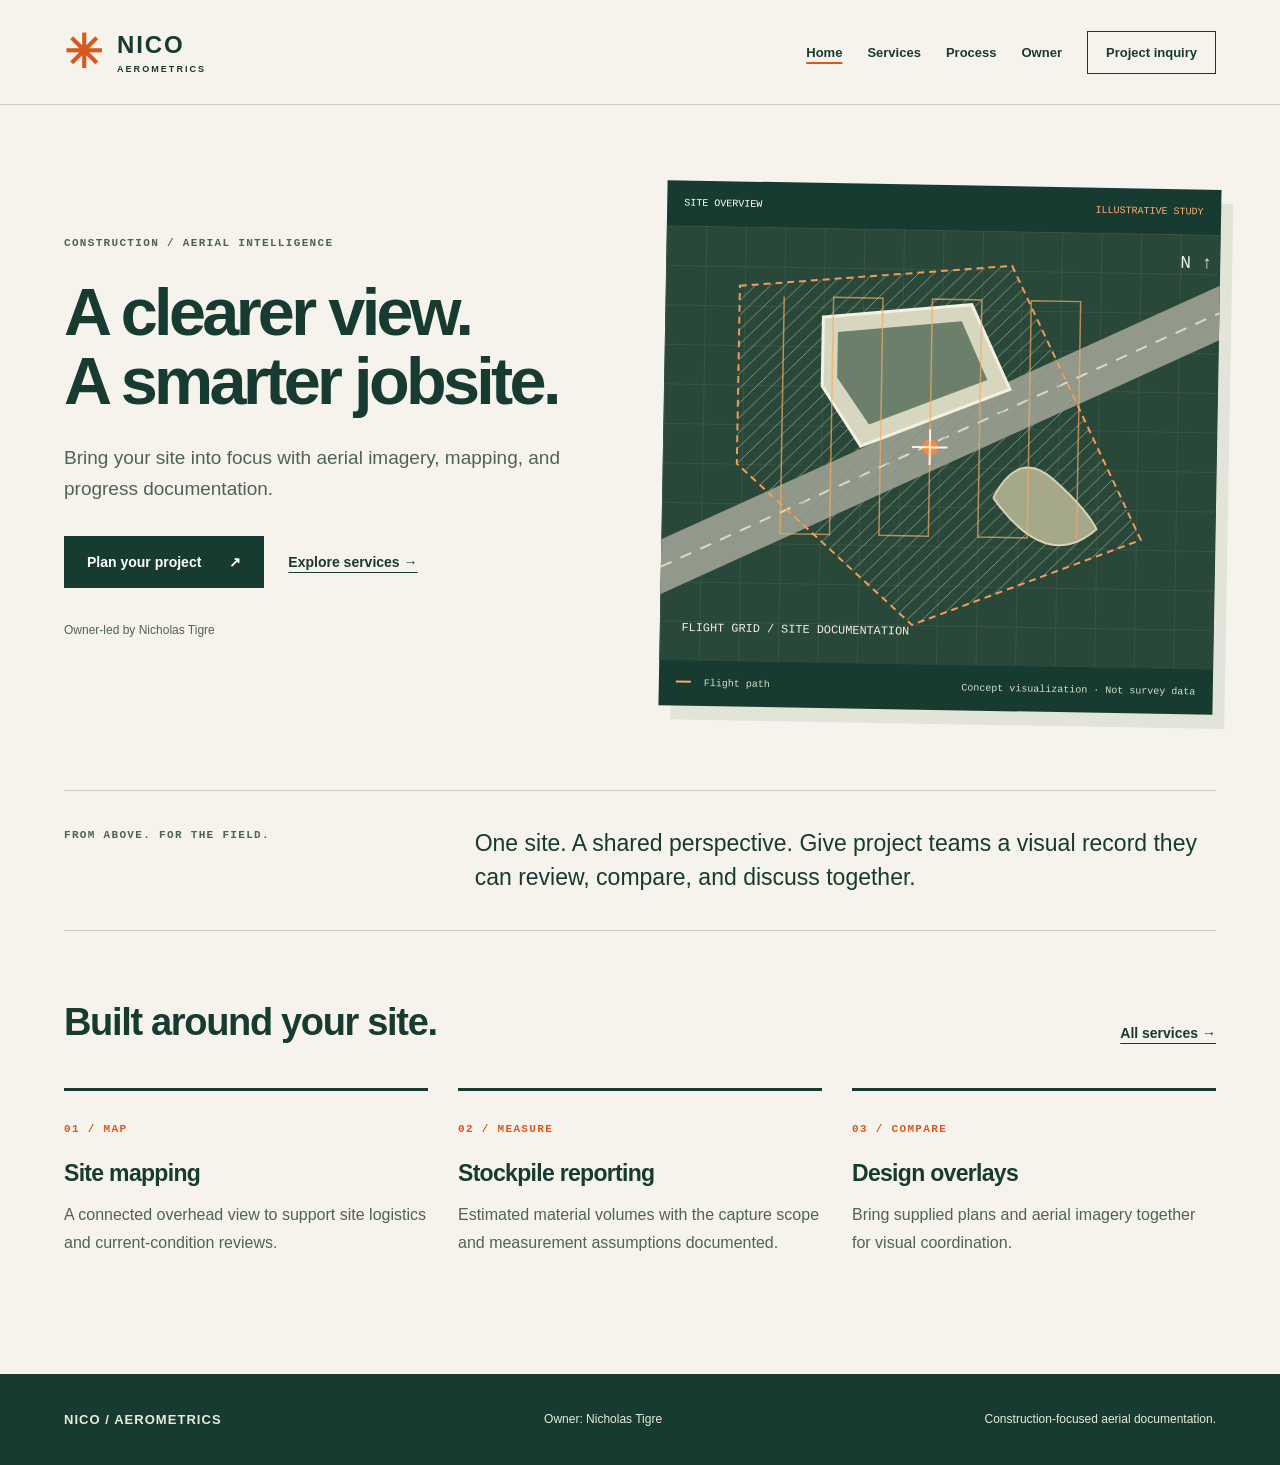
==== index.html @ 3d9e698f "Rename business to Nico Aerometrics" ====
﻿<!DOCTYPE html>
<html lang="en">
<head>
<meta charset="UTF-8">
<meta name="viewport" content="width=device-width, initial-scale=1.0">
<meta name="description" content="Aerial documentation for the decisions on the ground.">
<title>Home | Nico Aerometrics</title>
<link rel="stylesheet" href="styles.css">
<script src="script.js" defer></script>
</head>
<body>
<a class="skip-link" href="#main-content">Skip to main content</a>
<header class="site-header"><div class="header-inner"><a class="brand" href="index.html"><span class="brand-icon" aria-hidden="true">✳</span><span>NICO<span class="brand-sub">AEROMETRICS</span></span></a><button id="menu-toggle" class="menu-toggle" aria-expanded="false" aria-controls="main-nav" hidden>Menu</button><nav id="main-nav" aria-label="Main navigation"><ul><li><a href="index.html" aria-current="page">Home</a></li><li><a href="projects.html">Services</a></li><li><a href="skills.html">Process</a></li><li><a href="about.html">Owner</a></li><li><a href="contact.html">Project inquiry</a></li></ul></nav></div></header>
<main id="main-content" tabindex="-1"><section class="hero"><div><p class="eyebrow">CONSTRUCTION / AERIAL INTELLIGENCE</p><h1>A clearer view.<br>A smarter jobsite.</h1><p class="lead">Bring your site into focus with aerial imagery, mapping, and progress documentation.</p><div class="actions"><a class="button" href="contact.html">Plan your project <span aria-hidden="true">↗</span></a><a class="text-link" href="projects.html">Explore services →</a></div><p class="caption">Owner-led by Nicholas Tigre</p></div><div class="map-frame"><div class="map-label">SITE OVERVIEW <span>ILLUSTRATIVE STUDY</span></div><svg viewBox="0 0 560 440" role="img" aria-labelledby="map-title"><title id="map-title">Illustrative aerial site plan with a building footprint, stockpiles, and a flight grid. Not actual mapping data.</title><defs><pattern id="grid" width="40" height="40" patternUnits="userSpaceOnUse"><path d="M 40 0 H 0 V 40" fill="none" stroke="#456052" stroke-width="1"/></pattern><pattern id="land" width="15" height="15" patternUnits="userSpaceOnUse"><path d="M0 15L15 0" stroke="#83917a" stroke-width="1"/></pattern></defs><rect width="560" height="440" fill="#29483a"/><rect width="560" height="440" fill="url(#grid)"/><path d="M-20 355L580 70" stroke="#92998b" stroke-width="50"/><path d="M-20 355L580 70" stroke="#e0d9c7" stroke-width="2" stroke-dasharray="12 10"/><path d="M75 60L350 35L485 310L255 400L75 240Z" fill="url(#land)" stroke="#f69b56" stroke-width="2" stroke-dasharray="7 5"/><path d="M160 90L310 75L350 160L200 220L160 160Z" fill="#d7d6bf" stroke="#f5f0df" stroke-width="3"/><path d="M175 105L300 92L327 151L208 198L175 151Z" fill="#6c7f6b"/><path d="M335 270Q360 220 395 250T440 300Q390 345 335 270" fill="#a6a88a" stroke="#d8d1b4" stroke-width="2"/><path d="M120 70V310H170V70H220V310H270V70H320V310H370V70H420V310" fill="none" stroke="#f3ab65" stroke-width="1.5" opacity=".7"/><circle cx="270" cy="220" r="8" fill="#f28b43"/><path d="M270 202V238M252 220H288" stroke="#fff5df" stroke-width="2"/><text x="22" y="410" fill="#efefdf" font-size="12" font-family="monospace">FLIGHT GRID / SITE DOCUMENTATION</text><text x="520" y="34" fill="#efefdf" font-size="18" font-family="monospace">N ↑</text></svg><div class="map-key"><span><i></i> Flight path</span><span>Concept visualization · Not survey data</span></div></div></section>
<section class="intro-band"><p class="eyebrow">FROM ABOVE. FOR THE FIELD.</p><p>One site. A shared perspective. Give project teams a visual record they can review, compare, and discuss together.</p></section>
<section><div class="section-heading"><h2>Built around your site.</h2><a class="text-link" href="projects.html">All services →</a></div><div class="cards"><article><span class="number">01 / MAP</span><h3>Site mapping</h3><p>A connected overhead view to support site logistics and current-condition reviews.</p></article><article><span class="number">02 / MEASURE</span><h3>Stockpile reporting</h3><p>Estimated material volumes with the capture scope and measurement assumptions documented.</p></article><article><span class="number">03 / COMPARE</span><h3>Design overlays</h3><p>Bring supplied plans and aerial imagery together for visual coordination.</p></article></div></section></main>
<footer class="site-footer"><a class="brand" href="index.html">NICO / AEROMETRICS</a><p>Owner: Nicholas Tigre</p><p>Construction-focused aerial documentation.</p></footer>
</body>
</html>
---- styles.css ----
﻿:root{--ink:#173b30;--paper:#f5f3eb;--orange:#d85920;--line:#c9cec0;--muted:#506257}*{box-sizing:border-box}body{margin:0;background:var(--paper);color:var(--ink);font-family:Arial,Helvetica,sans-serif}a{color:inherit;text-underline-offset:5px}button,input,select,textarea{font:inherit}a:focus-visible,button:focus-visible,input:focus-visible,select:focus-visible,textarea:focus-visible{outline:3px solid var(--orange);outline-offset:5px}[hidden]{display:none!important}.skip-link{position:absolute;left:1rem;top:-100px;padding:1rem;background:var(--ink);color:white;z-index:5}.skip-link:focus{top:1rem}.site-header{border-bottom:1px solid var(--line)}.header-inner{max-width:1320px;margin:auto;padding:25px 5%;display:flex;align-items:center;justify-content:space-between;gap:24px}.brand{text-decoration:none;font-weight:800;letter-spacing:.08em;display:flex;align-items:center;gap:12px;font-size:24px}.brand-icon{color:var(--orange);font-size:46px}.brand-sub{display:block;font-size:9px;letter-spacing:.23em;margin-top:5px}nav ul{display:flex;gap:25px;align-items:center;list-style:none;padding:0;margin:0}nav a{display:block;padding:12px 0;text-decoration:none;font-size:13px;font-weight:600}nav a:hover,nav a[aria-current=page]{text-decoration:underline;text-decoration-color:var(--orange);text-decoration-thickness:2px}nav li:last-child a{border:1px solid var(--ink);padding:13px 18px}.menu-toggle{background:transparent;border:1px solid var(--ink);padding:12px 16px;color:var(--ink)}main{max-width:1320px;margin:auto;padding:0 5%}section{padding:70px 0}.hero{display:grid;grid-template-columns:1fr 1fr;gap:45px;align-items:center;padding:80px 0}.eyebrow,.number{font-family:Consolas,monospace;font-size:11px;letter-spacing:.12em;font-weight:600}.eyebrow{margin:0 0 25px;color:var(--muted)}h1{font-size:clamp(40px,5.2vw,72px);line-height:1.03;letter-spacing:-.055em;margin:0 0 28px;font-weight:700}h2{font-size:clamp(26px,3vw,38px);line-height:1.13;letter-spacing:-.035em;margin:0 0 22px}h3{font-size:23px;letter-spacing:-.03em;margin:24px 0 14px}p{line-height:1.75;font-size:16px;margin:0 0 20px}.lead{font-size:19px;max-width:590px;color:var(--muted);line-height:1.6}.actions{display:flex;gap:24px;align-items:center;flex-wrap:wrap;margin:32px 0}.button{display:inline-flex;justify-content:space-between;gap:28px;background:var(--ink);color:#fff;text-decoration:none;border:0;padding:18px 23px;font-size:14px;font-weight:600;cursor:pointer}.button:hover{background:#275743}.text-link{font-size:14px;font-weight:600}.caption{font-size:12px;color:var(--muted)}.map-frame{background:var(--ink);color:#fff;transform:rotate(1deg);box-shadow:12px 14px 0 #e2e4d7}.map-frame svg{display:block;width:100%;height:auto}.map-label,.map-key{display:flex;justify-content:space-between;gap:15px;padding:17px;font-family:Consolas,monospace;font-size:10px}.map-label span{color:#ffad76}.map-key{color:#d4dccb;flex-wrap:wrap}.map-key i{display:inline-block;width:15px;border-top:2px solid #f3ab65;margin:0 7px 3px 0}.intro-band{border-top:1px solid var(--line);border-bottom:1px solid var(--line);display:grid;grid-template-columns:1fr 2fr;gap:40px;padding:35px 0;align-items:start}.intro-band p{margin:0}.intro-band>p:last-child{font-size:23px;line-height:1.5;max-width:730px}.section-heading{display:flex;justify-content:space-between;align-items:center;gap:20px;margin-bottom:22px}.cards{display:grid;grid-template-columns:repeat(3,1fr);gap:30px}.cards article{border-top:3px solid var(--ink);padding:27px 0}.number{color:var(--orange)}.cards p{color:var(--muted)}.page-intro{padding:85px 0 55px;border-bottom:1px solid var(--line)}.page-intro h1{max-width:900px}.page-intro .lead{max-width:700px}.service-list article{display:grid;grid-template-columns:90px 1fr;gap:25px;padding:38px 0;border-bottom:1px solid var(--line)}.service-list article:first-child{padding-top:0}.service-list article p{max-width:760px}.detail{font-size:14px;color:var(--muted)}.notice{background:#e7eadd;padding:28px;border-left:3px solid var(--orange);margin:15px 0 35px}.notice h2,.notice h3{font-size:21px;margin:0 0 12px}.notice p{margin:0;font-size:14px}.cta{display:flex;align-items:center;justify-content:space-between;gap:25px}.cta h2{max-width:580px;margin:0}.steps{display:grid;grid-template-columns:1fr 1fr;gap:45px}.steps article{border-top:1px solid var(--line);padding-top:25px}.steps h2{margin-top:22px;font-size:29px}.owner-layout{display:grid;grid-template-columns:1fr 1.3fr;gap:70px;align-items:center}.owner-mark{aspect-ratio:1;background:var(--ink);color:#e8ebda;display:flex;flex-direction:column;justify-content:center;align-items:center;font-size:110px;font-weight:bold;letter-spacing:-.08em;border:16px solid #e1e6d7}.owner-mark span{font:11px Consolas,monospace;letter-spacing:.15em;color:#ffad76;margin-top:24px}.inquiry-layout{display:grid;grid-template-columns:1fr 1.3fr;gap:70px}label{display:block;font-size:14px;font-weight:600;margin:0 0 9px}input,textarea,select{display:block;width:100%;background:#fffdf7;border:1px solid #8d9c8e;border-radius:0;padding:13px;color:var(--ink);margin:0 0 24px;min-width:0}textarea{resize:vertical}.secondary-button{padding:12px 18px;border:1px solid var(--ink);background:transparent;color:var(--ink);cursor:pointer}#message-result{margin-top:30px}.site-footer{background:var(--ink);color:#e8ebdc;padding:35px max(5%,calc((100vw - 1188px)/2));display:flex;align-items:center;justify-content:space-between;gap:24px;flex-wrap:wrap}.site-footer .brand{font-size:13px}.site-footer p{font-size:12px;margin:0}
@media(max-width:850px){nav ul{gap:15px}.hero{gap:25px}h1{font-size:48px}.owner-layout,.inquiry-layout{gap:35px}.map-frame{transform:none}.cards{gap:20px}}
@media(max-width:700px){.header-inner{flex-wrap:wrap;padding-block:18px}.brand{font-size:21px}nav{width:100%}nav ul{flex-direction:column;align-items:stretch;gap:3px}nav a{padding:14px 0}.menu-toggle{margin-left:auto}.js-menu nav:not(.is-open){display:none}.hero{grid-template-columns:1fr;padding:48px 0;gap:38px}h1{font-size:clamp(38px,9vw,60px)}.hero .lead{font-size:18px}.intro-band,.cards,.steps,.owner-layout,.inquiry-layout{grid-template-columns:1fr;gap:25px}.intro-band>p:last-child{font-size:21px}section{padding:45px 0}.page-intro{padding:50px 0 35px}.section-heading,.cta{align-items:flex-start;flex-direction:column}.service-list article{grid-template-columns:35px 1fr;gap:15px}.owner-mark{max-width:320px;width:100%}.site-footer{align-items:flex-start;flex-direction:column}.site-footer p{font-size:12px}.map-label,.map-key{font-size:9px}main{overflow-wrap:break-word}}
@media(prefers-reduced-motion:no-preference){a,button{transition:background-color .15s ease}}

@media(min-width:701px){.menu-toggle{display:none}}
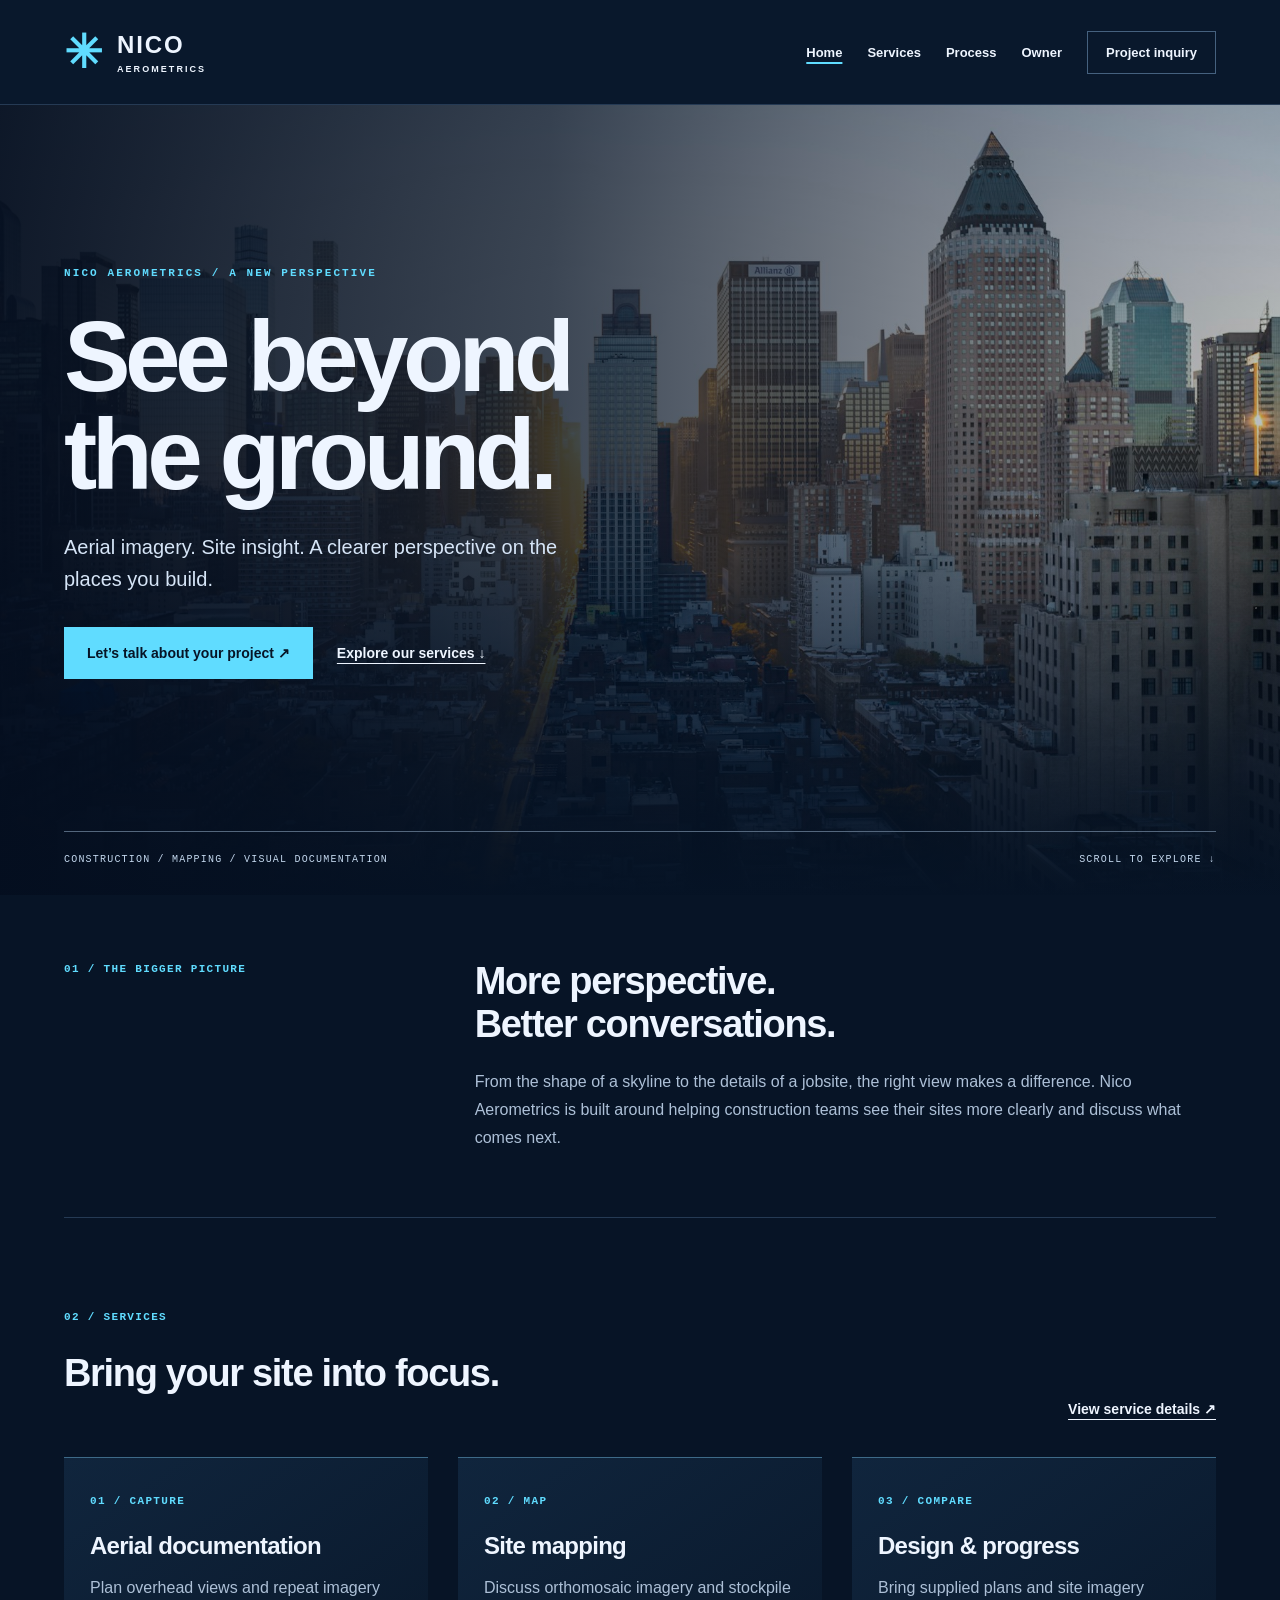
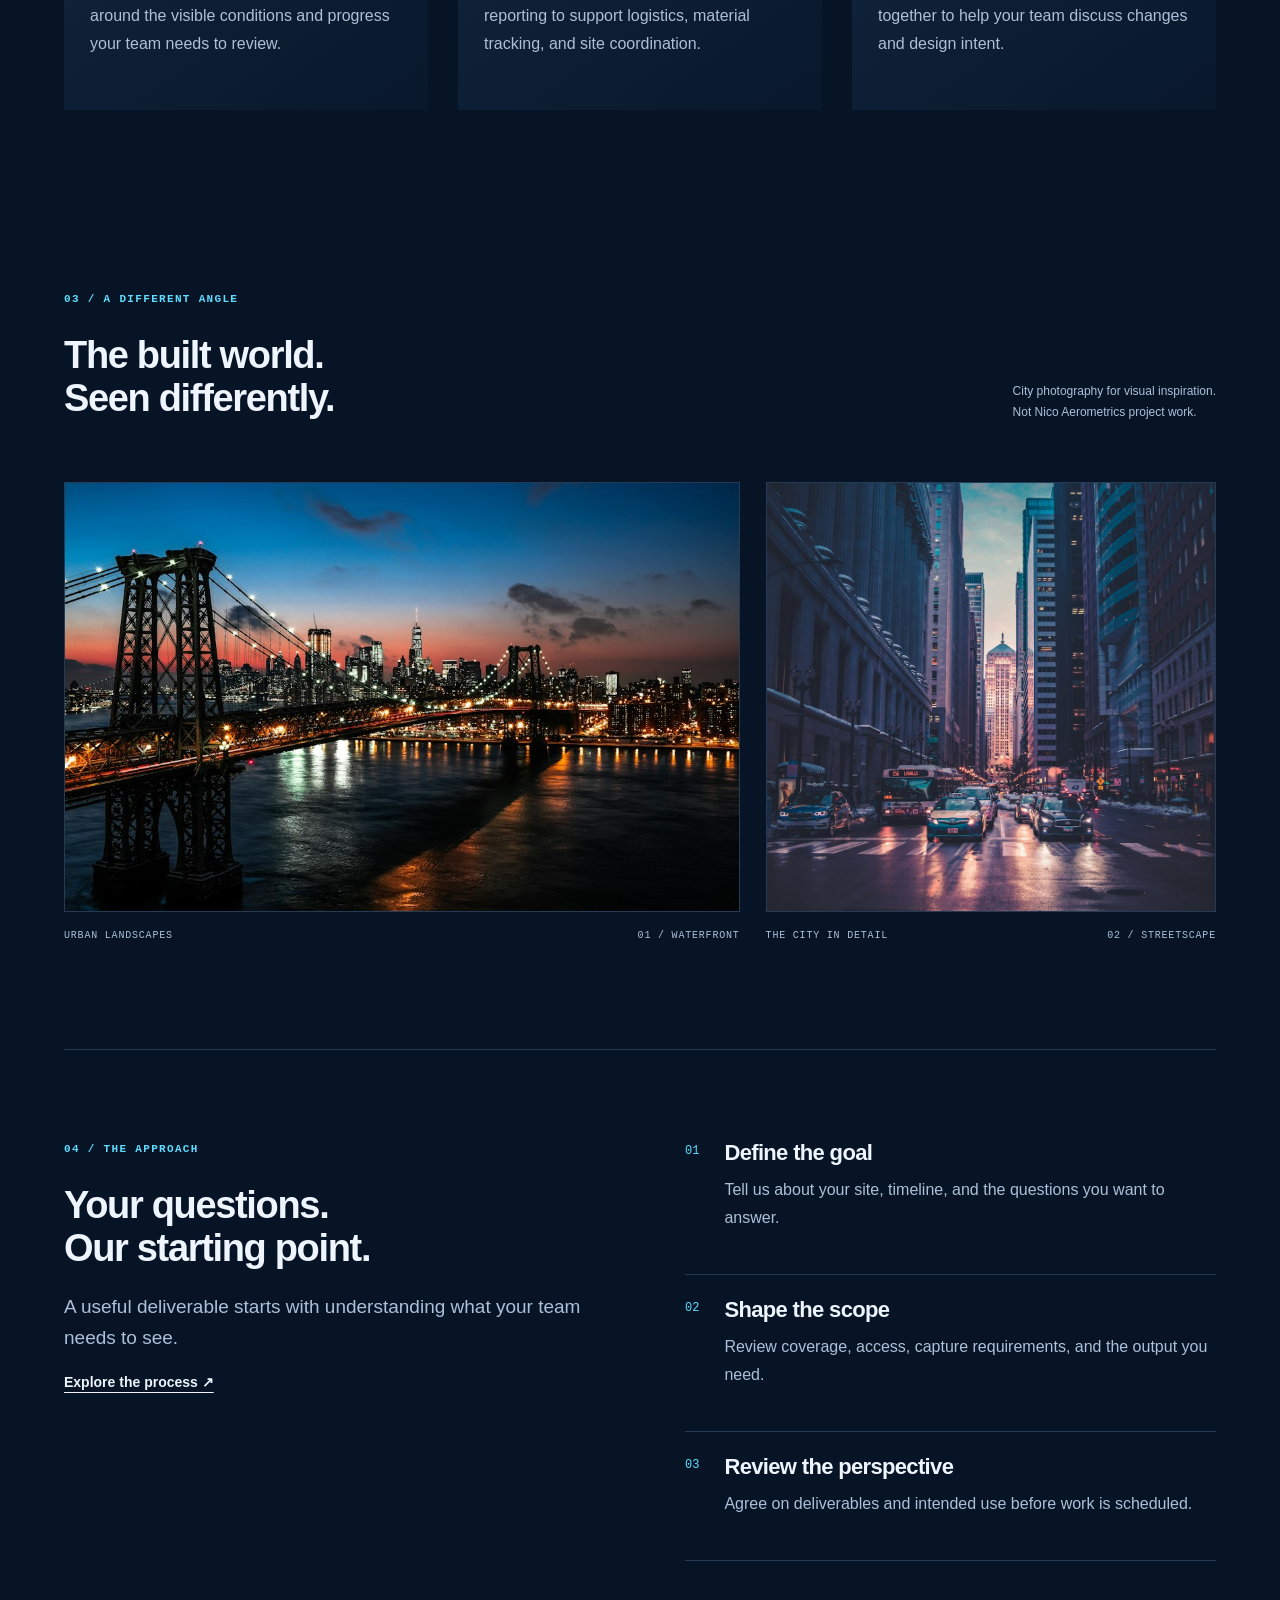
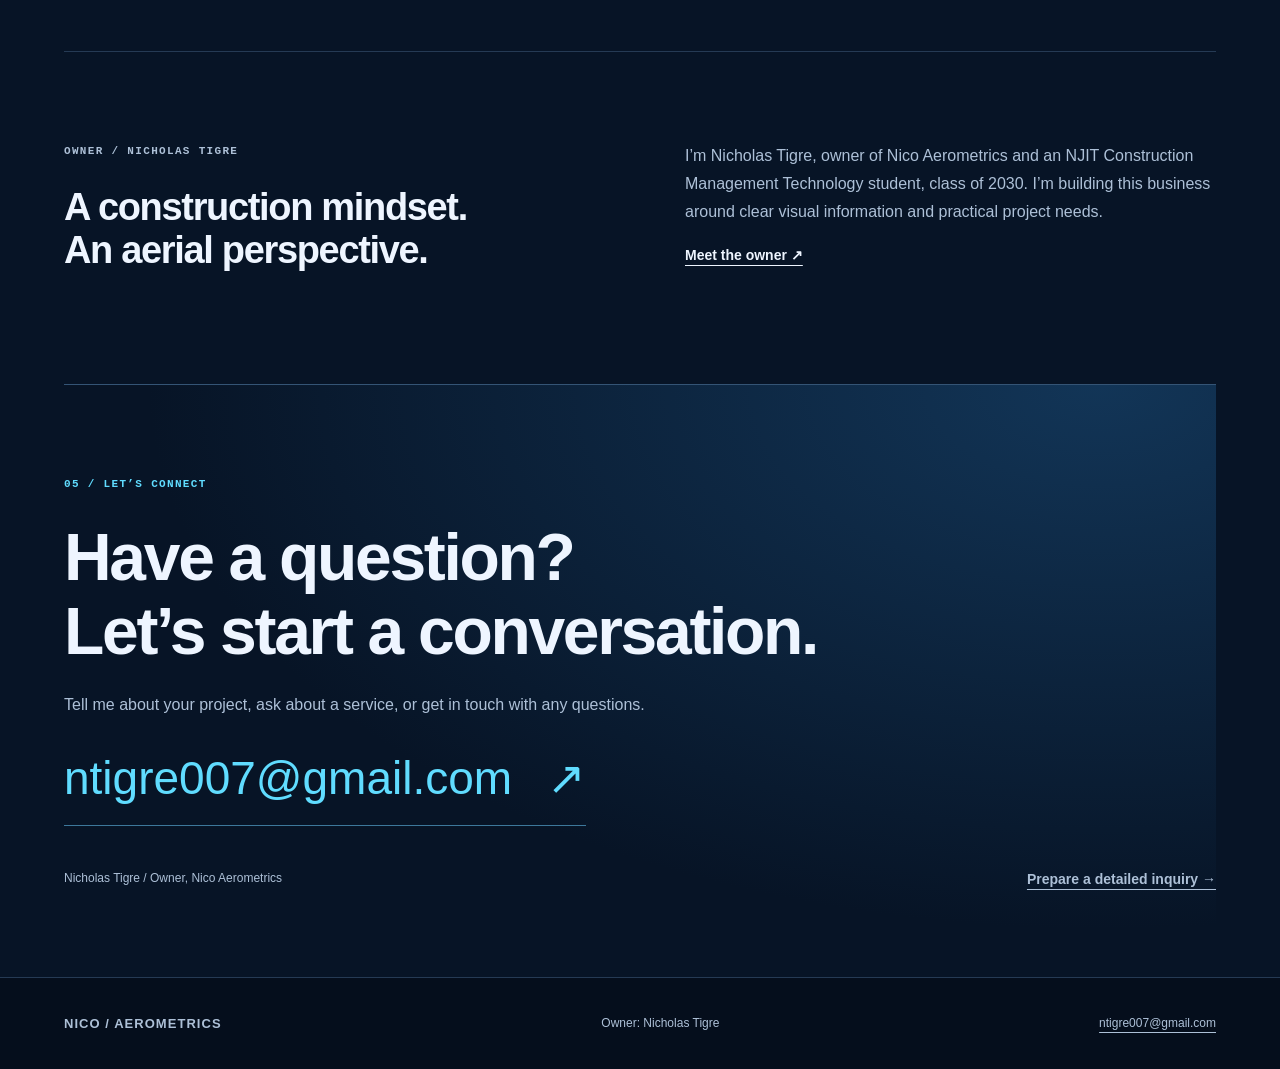
==== commit 54bab063: "Redesign site with navy theme city imagery and scrolling contact section" ====
--- a/index.html
+++ b/index.html
@@ -11,9 +11,19 @@
 <body>
 <a class="skip-link" href="#main-content">Skip to main content</a>
 <header class="site-header"><div class="header-inner"><a class="brand" href="index.html"><span class="brand-icon" aria-hidden="true">✳</span><span>NICO<span class="brand-sub">AEROMETRICS</span></span></a><button id="menu-toggle" class="menu-toggle" aria-expanded="false" aria-controls="main-nav" hidden>Menu</button><nav id="main-nav" aria-label="Main navigation"><ul><li><a href="index.html" aria-current="page">Home</a></li><li><a href="projects.html">Services</a></li><li><a href="skills.html">Process</a></li><li><a href="about.html">Owner</a></li><li><a href="contact.html">Project inquiry</a></li></ul></nav></div></header>
-<main id="main-content" tabindex="-1"><section class="hero"><div><p class="eyebrow">CONSTRUCTION / AERIAL INTELLIGENCE</p><h1>A clearer view.<br>A smarter jobsite.</h1><p class="lead">Bring your site into focus with aerial imagery, mapping, and progress documentation.</p><div class="actions"><a class="button" href="contact.html">Plan your project <span aria-hidden="true">↗</span></a><a class="text-link" href="projects.html">Explore services →</a></div><p class="caption">Owner-led by Nicholas Tigre</p></div><div class="map-frame"><div class="map-label">SITE OVERVIEW <span>ILLUSTRATIVE STUDY</span></div><svg viewBox="0 0 560 440" role="img" aria-labelledby="map-title"><title id="map-title">Illustrative aerial site plan with a building footprint, stockpiles, and a flight grid. Not actual mapping data.</title><defs><pattern id="grid" width="40" height="40" patternUnits="userSpaceOnUse"><path d="M 40 0 H 0 V 40" fill="none" stroke="#456052" stroke-width="1"/></pattern><pattern id="land" width="15" height="15" patternUnits="userSpaceOnUse"><path d="M0 15L15 0" stroke="#83917a" stroke-width="1"/></pattern></defs><rect width="560" height="440" fill="#29483a"/><rect width="560" height="440" fill="url(#grid)"/><path d="M-20 355L580 70" stroke="#92998b" stroke-width="50"/><path d="M-20 355L580 70" stroke="#e0d9c7" stroke-width="2" stroke-dasharray="12 10"/><path d="M75 60L350 35L485 310L255 400L75 240Z" fill="url(#land)" stroke="#f69b56" stroke-width="2" stroke-dasharray="7 5"/><path d="M160 90L310 75L350 160L200 220L160 160Z" fill="#d7d6bf" stroke="#f5f0df" stroke-width="3"/><path d="M175 105L300 92L327 151L208 198L175 151Z" fill="#6c7f6b"/><path d="M335 270Q360 220 395 250T440 300Q390 345 335 270" fill="#a6a88a" stroke="#d8d1b4" stroke-width="2"/><path d="M120 70V310H170V70H220V310H270V70H320V310H370V70H420V310" fill="none" stroke="#f3ab65" stroke-width="1.5" opacity=".7"/><circle cx="270" cy="220" r="8" fill="#f28b43"/><path d="M270 202V238M252 220H288" stroke="#fff5df" stroke-width="2"/><text x="22" y="410" fill="#efefdf" font-size="12" font-family="monospace">FLIGHT GRID / SITE DOCUMENTATION</text><text x="520" y="34" fill="#efefdf" font-size="18" font-family="monospace">N ↑</text></svg><div class="map-key"><span><i></i> Flight path</span><span>Concept visualization · Not survey data</span></div></div></section>
-<section class="intro-band"><p class="eyebrow">FROM ABOVE. FOR THE FIELD.</p><p>One site. A shared perspective. Give project teams a visual record they can review, compare, and discuss together.</p></section>
-<section><div class="section-heading"><h2>Built around your site.</h2><a class="text-link" href="projects.html">All services →</a></div><div class="cards"><article><span class="number">01 / MAP</span><h3>Site mapping</h3><p>A connected overhead view to support site logistics and current-condition reviews.</p></article><article><span class="number">02 / MEASURE</span><h3>Stockpile reporting</h3><p>Estimated material volumes with the capture scope and measurement assumptions documented.</p></article><article><span class="number">03 / COMPARE</span><h3>Design overlays</h3><p>Bring supplied plans and aerial imagery together for visual coordination.</p></article></div></section></main>
-<footer class="site-footer"><a class="brand" href="index.html">NICO / AEROMETRICS</a><p>Owner: Nicholas Tigre</p><p>Construction-focused aerial documentation.</p></footer>
+<main id="main-content" tabindex="-1" class="home-main">
+<section class="city-hero" aria-labelledby="hero-heading">
+<img class="hero-photo" src="assets/city-skyline.jpg" width="1800" height="1200" alt="Elevated city skyline with sunlight between the buildings" fetchpriority="high"><div class="hero-shade"></div>
+<div class="hero-content"><p class="eyebrow">NICO AEROMETRICS / A NEW PERSPECTIVE</p><h1 id="hero-heading">See beyond<br>the ground.</h1><p class="lead">Aerial imagery. Site insight. A clearer perspective on the places you build.</p><div class="actions"><a class="button" href="#contact">Let’s talk about your project ↗</a><a class="text-link" href="#services">Explore our services ↓</a></div></div>
+<div class="hero-bottom"><span>CONSTRUCTION / MAPPING / VISUAL DOCUMENTATION</span><span>SCROLL TO EXPLORE ↓</span></div></section>
+<div class="home-sections">
+<section class="intro-band"><p class="eyebrow">01 / THE BIGGER PICTURE</p><div><h2>More perspective.<br>Better conversations.</h2><p>From the shape of a skyline to the details of a jobsite, the right view makes a difference. Nico Aerometrics is built around helping construction teams see their sites more clearly and discuss what comes next.</p></div></section>
+<section id="services"><div class="section-heading"><div><p class="eyebrow">02 / SERVICES</p><h2>Bring your site into focus.</h2></div><a class="text-link" href="projects.html">View service details ↗</a></div><div class="cards"><article><span class="number">01 / CAPTURE</span><h3>Aerial documentation</h3><p>Plan overhead views and repeat imagery around the visible conditions and progress your team needs to review.</p></article><article><span class="number">02 / MAP</span><h3>Site mapping</h3><p>Discuss orthomosaic imagery and stockpile reporting to support logistics, material tracking, and site coordination.</p></article><article><span class="number">03 / COMPARE</span><h3>Design &amp; progress</h3><p>Bring supplied plans and site imagery together to help your team discuss changes and design intent.</p></article></div></section>
+<section class="city-showcase"><div class="section-heading"><div><p class="eyebrow">03 / A DIFFERENT ANGLE</p><h2>The built world.<br>Seen differently.</h2></div><p class="gallery-note">City photography for visual inspiration.<br>Not Nico Aerometrics project work.</p></div><div class="city-gallery"><figure class="gallery-wide"><img src="assets/city-waterfront.jpg" width="1000" height="667" loading="lazy" alt="Illuminated suspension bridge and Manhattan skyline across the waterfront at dusk"><figcaption><span>URBAN LANDSCAPES</span><span>01 / WATERFRONT</span></figcaption></figure><figure><img src="assets/city-night.jpg" width="1000" height="1251" loading="lazy" alt="Chicago street framed by tall buildings in blue evening light"><figcaption><span>THE CITY IN DETAIL</span><span>02 / STREETSCAPE</span></figcaption></figure></div></section>
+<section class="home-process"><div><p class="eyebrow">04 / THE APPROACH</p><h2>Your questions.<br>Our starting point.</h2><p class="lead">A useful deliverable starts with understanding what your team needs to see.</p><a class="text-link" href="skills.html">Explore the process ↗</a></div><ol class="process-list"><li><span>01</span><div><h3>Define the goal</h3><p>Tell us about your site, timeline, and the questions you want to answer.</p></div></li><li><span>02</span><div><h3>Shape the scope</h3><p>Review coverage, access, capture requirements, and the output you need.</p></div></li><li><span>03</span><div><h3>Review the perspective</h3><p>Agree on deliverables and intended use before work is scheduled.</p></div></li></ol></section>
+<section class="owner-strip"><div><p class="eyebrow">OWNER / NICHOLAS TIGRE</p><h2>A construction mindset.<br>An aerial perspective.</h2></div><div><p>I’m Nicholas Tigre, owner of Nico Aerometrics and an NJIT Construction Management Technology student, class of 2030. I’m building this business around clear visual information and practical project needs.</p><a class="text-link" href="about.html">Meet the owner ↗</a></div></section>
+<section id="contact" class="contact-section"><p class="eyebrow">05 / LET’S CONNECT</p><h2>Have a question?<br>Let’s start a conversation.</h2><p>Tell me about your project, ask about a service, or get in touch with any questions.</p><a class="contact-email" href="mailto:ntigre007@gmail.com">ntigre007@gmail.com <span aria-hidden="true">↗</span></a><div class="contact-bottom"><span>Nicholas Tigre / Owner, Nico Aerometrics</span><a class="text-link" href="contact.html">Prepare a detailed inquiry →</a></div></section>
+</div></main>
+<footer class="site-footer"><a class="brand" href="index.html">NICO / AEROMETRICS</a><p>Owner: Nicholas Tigre</p><p><a href="mailto:ntigre007@gmail.com">ntigre007@gmail.com</a></p></footer>
 </body>
 </html>
--- a/styles.css
+++ b/styles.css
@@ -4,3 +4,72 @@
 @media(prefers-reduced-motion:no-preference){a,button{transition:background-color .15s ease}}
 
 @media(min-width:701px){.menu-toggle{display:none}}
+
+/* Navy visual system shared by all pages. */
+:root { --ink:#eef5ff; --paper:#071426; --orange:#60dcff; --line:#253a54; --muted:#adc0d7; color-scheme:dark; }
+body { background:#071426; }
+.site-header { background:#09182c; }
+.brand-icon { color:#60dcff; }
+nav li:last-child a { border-color:#45617f; }
+.button { background:#60dcff; color:#061426; }
+.button:hover { background:#9bebff; }
+a:focus-visible,button:focus-visible,input:focus-visible,select:focus-visible,textarea:focus-visible { outline-color:#60dcff; }
+.skip-link { background:#60dcff; color:#071426; }
+.notice { background:#10233b; }
+.owner-mark { background:#10233b; border-color:#1b3651; color:#e9f4ff; }
+.owner-mark span { color:#60dcff; }
+input,textarea,select { background:#0c2037; border-color:#49617c; color:#eef5ff; }
+input::placeholder,textarea::placeholder { color:#adc0d7; }
+.site-footer { background:#050e1c; color:#adc0d7; border-top:1px solid #253a54; }
+.cards article { border-top:1px solid #3d6a88; }
+.eyebrow { color:#60dcff; }
+.home-main { max-width:none; padding:0; }
+.home-sections { max-width:1320px; padding:0 5%; margin:auto; }
+.city-hero { position:relative; min-height:700px; min-height:calc(100svh - 110px); display:flex; align-items:center; padding:85px max(5%,calc((100vw - 1188px)/2)) 110px; overflow:hidden; isolation:isolate; background:#08172b; }
+.hero-photo,.hero-shade { position:absolute; inset:0; width:100%; height:100%; object-fit:cover; z-index:-2; }
+.hero-photo { object-position:center 58%; }
+.hero-shade { z-index:-1; background:linear-gradient(90deg,rgba(4,14,31,.95) 0%,rgba(5,18,36,.78) 43%,rgba(5,18,36,.25) 100%),linear-gradient(0deg,#071426 0%,transparent 45%); }
+.hero-content { max-width:810px; }
+.hero-content h1 { font-size:clamp(58px,7.8vw,110px); letter-spacing:-.055em; line-height:.98; }
+.hero-content .lead { color:#d6e5f7; max-width:500px; font-size:20px; }
+.hero-content .eyebrow { font-size:11px; letter-spacing:.19em; }
+.hero-bottom { position:absolute; bottom:30px; left:5%; right:5%; display:flex; justify-content:space-between; gap:20px; border-top:1px solid #53667c; padding-top:22px; font:10px Consolas,monospace; letter-spacing:.12em; color:#c3d7ed; }
+.home-sections>section { padding-block:90px; scroll-margin-top:24px; }
+.home-sections .intro-band { border-top:0; padding-block:65px; }
+.intro-band>div p { max-width:730px; color:var(--muted); }
+.home-sections .section-heading { align-items:flex-end; margin-bottom:40px; }
+.home-sections .cards article { background:linear-gradient(145deg,#10253d,#09182b); padding:32px 26px; }
+.home-sections .cards h3 { font-size:24px; }
+.gallery-note { font-size:12px; color:var(--muted); line-height:1.7; }
+.city-gallery { display:grid; grid-template-columns:1.5fr 1fr; gap:26px; }
+.city-gallery figure { margin:0; min-width:0; }
+.city-gallery img { width:100%; height:430px; object-fit:cover; display:block; border:1px solid var(--line); }
+.city-gallery figcaption { display:flex; justify-content:space-between; gap:10px; padding:18px 0; color:#adc0d7; font:10px Consolas,monospace; letter-spacing:.08em; }
+.home-process,.owner-strip { display:grid; grid-template-columns:1fr 1fr; gap:90px; border-top:1px solid var(--line); }
+.process-list { list-style:none; padding:0; margin:0; }
+.process-list li { display:flex; gap:25px; border-bottom:1px solid var(--line); padding:22px 0; }
+.process-list li:first-child { padding-top:0; }
+.process-list li>span { font:12px Consolas,monospace; color:#60dcff; padding-top:4px; }
+.process-list h3 { margin:0 0 10px; font-size:22px; }
+.process-list p,.owner-strip p { color:var(--muted); }
+.contact-section { border-top:1px solid #345475; background:radial-gradient(ellipse at 90% 0%,#123557 0%,transparent 65%); }
+.contact-section h2 { font-size:clamp(38px,5.5vw,66px); }
+.contact-section>p:not(.eyebrow) { color:var(--muted); }
+.contact-email { display:inline-flex; gap:35px; align-items:center; color:#60dcff; font-size:clamp(21px,3.6vw,46px); text-decoration:none; border-bottom:1px solid #3d789b; padding:12px 0 20px; max-width:100%; overflow-wrap:anywhere; }
+.contact-email:hover { color:#b8f2ff; }
+.contact-bottom { margin-top:45px; display:flex; justify-content:space-between; gap:20px; flex-wrap:wrap; font-size:12px; color:var(--muted); }
+@media(max-width:850px) { .home-process,.owner-strip { gap:35px; }.city-gallery img { height:350px; } }
+@media(max-width:700px) {
+.city-hero { min-height:680px; padding:70px 5% 110px; }
+.hero-content h1 { font-size:clamp(55px,12vw,78px); }
+.hero-content .lead { font-size:18px; }
+.hero-shade { background:linear-gradient(90deg,rgba(4,14,31,.92),rgba(5,18,36,.65)),linear-gradient(0deg,#071426,transparent); }
+.hero-bottom { flex-direction:column; font-size:9px; gap:12px; }
+.home-sections>section { padding-block:55px; }
+.home-process,.owner-strip,.city-gallery { grid-template-columns:1fr; gap:30px; }
+.city-gallery img { height:300px; }
+.home-sections .section-heading { align-items:flex-start; }
+.contact-email { gap:12px; font-size:clamp(20px,5.8vw,35px); }
+.contact-bottom { flex-direction:column; }
+}
+@media(prefers-reduced-motion:no-preference) { html { scroll-behavior:smooth; } }
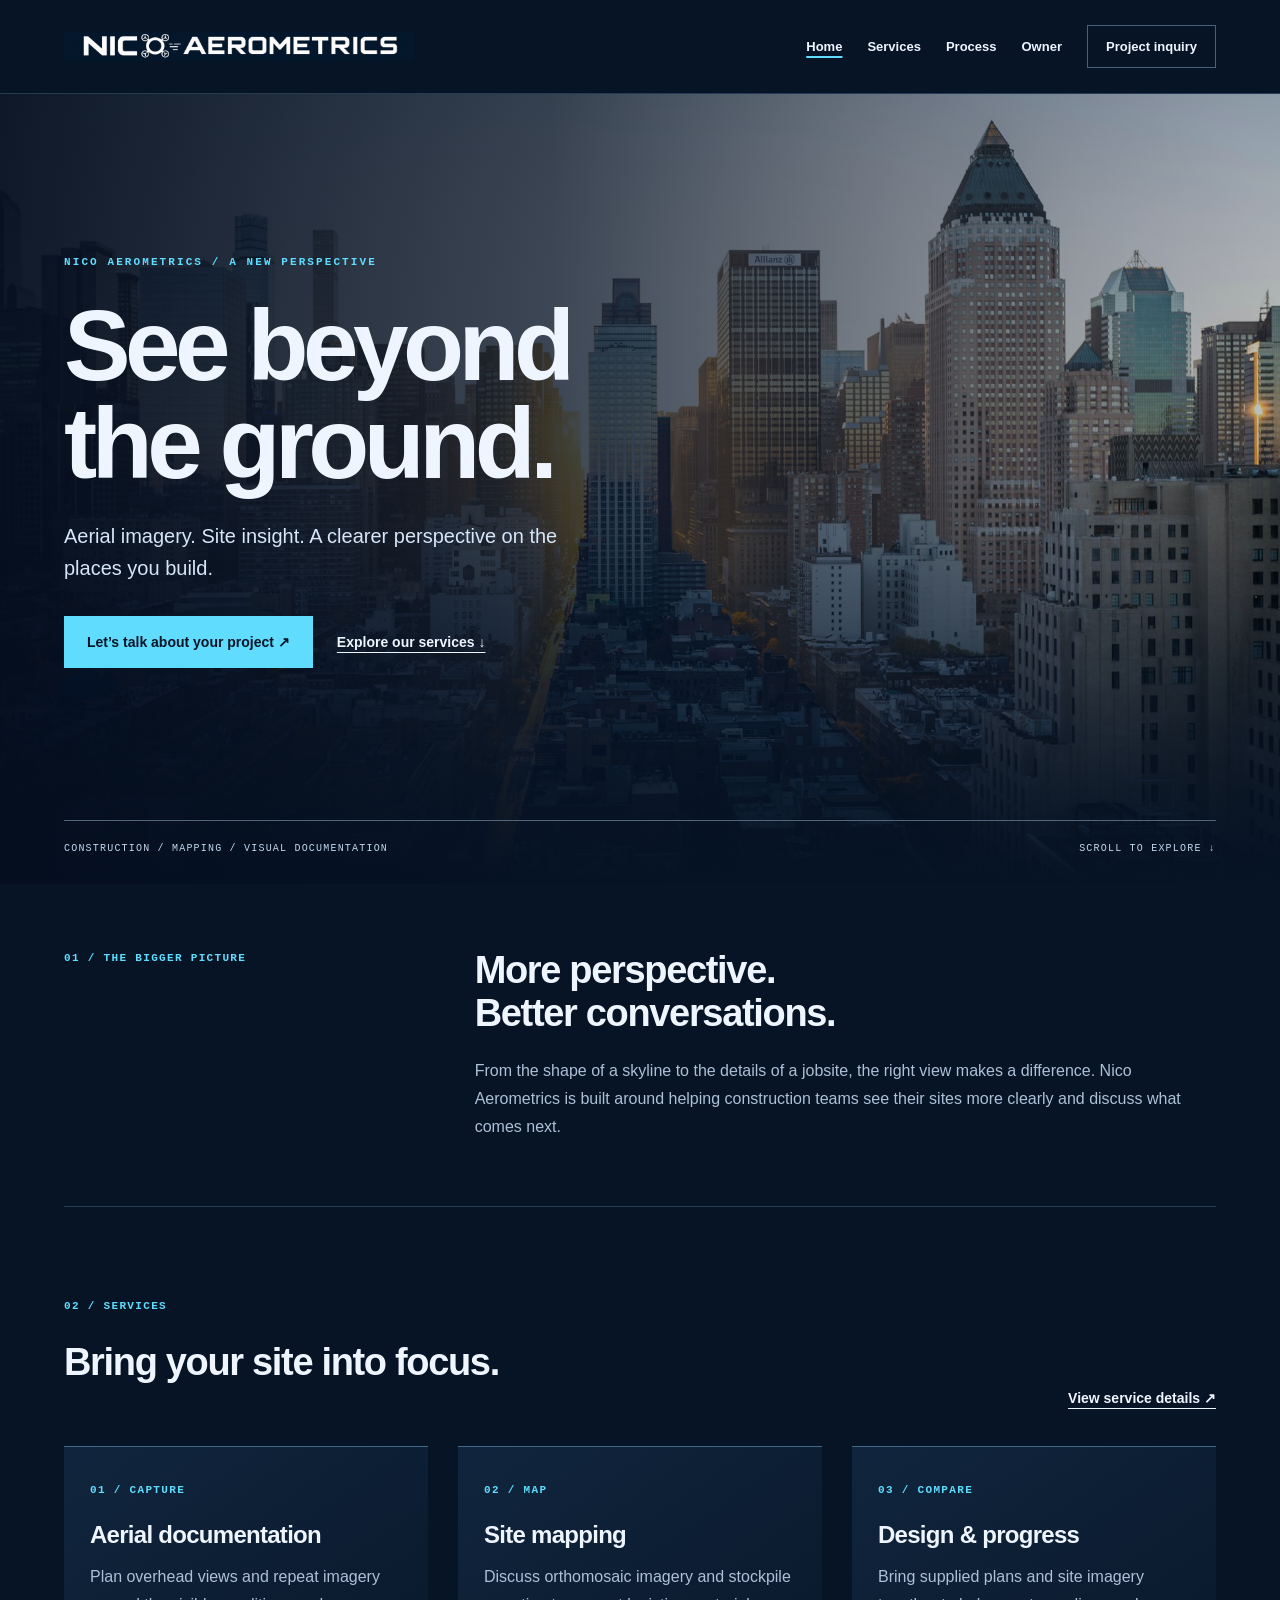
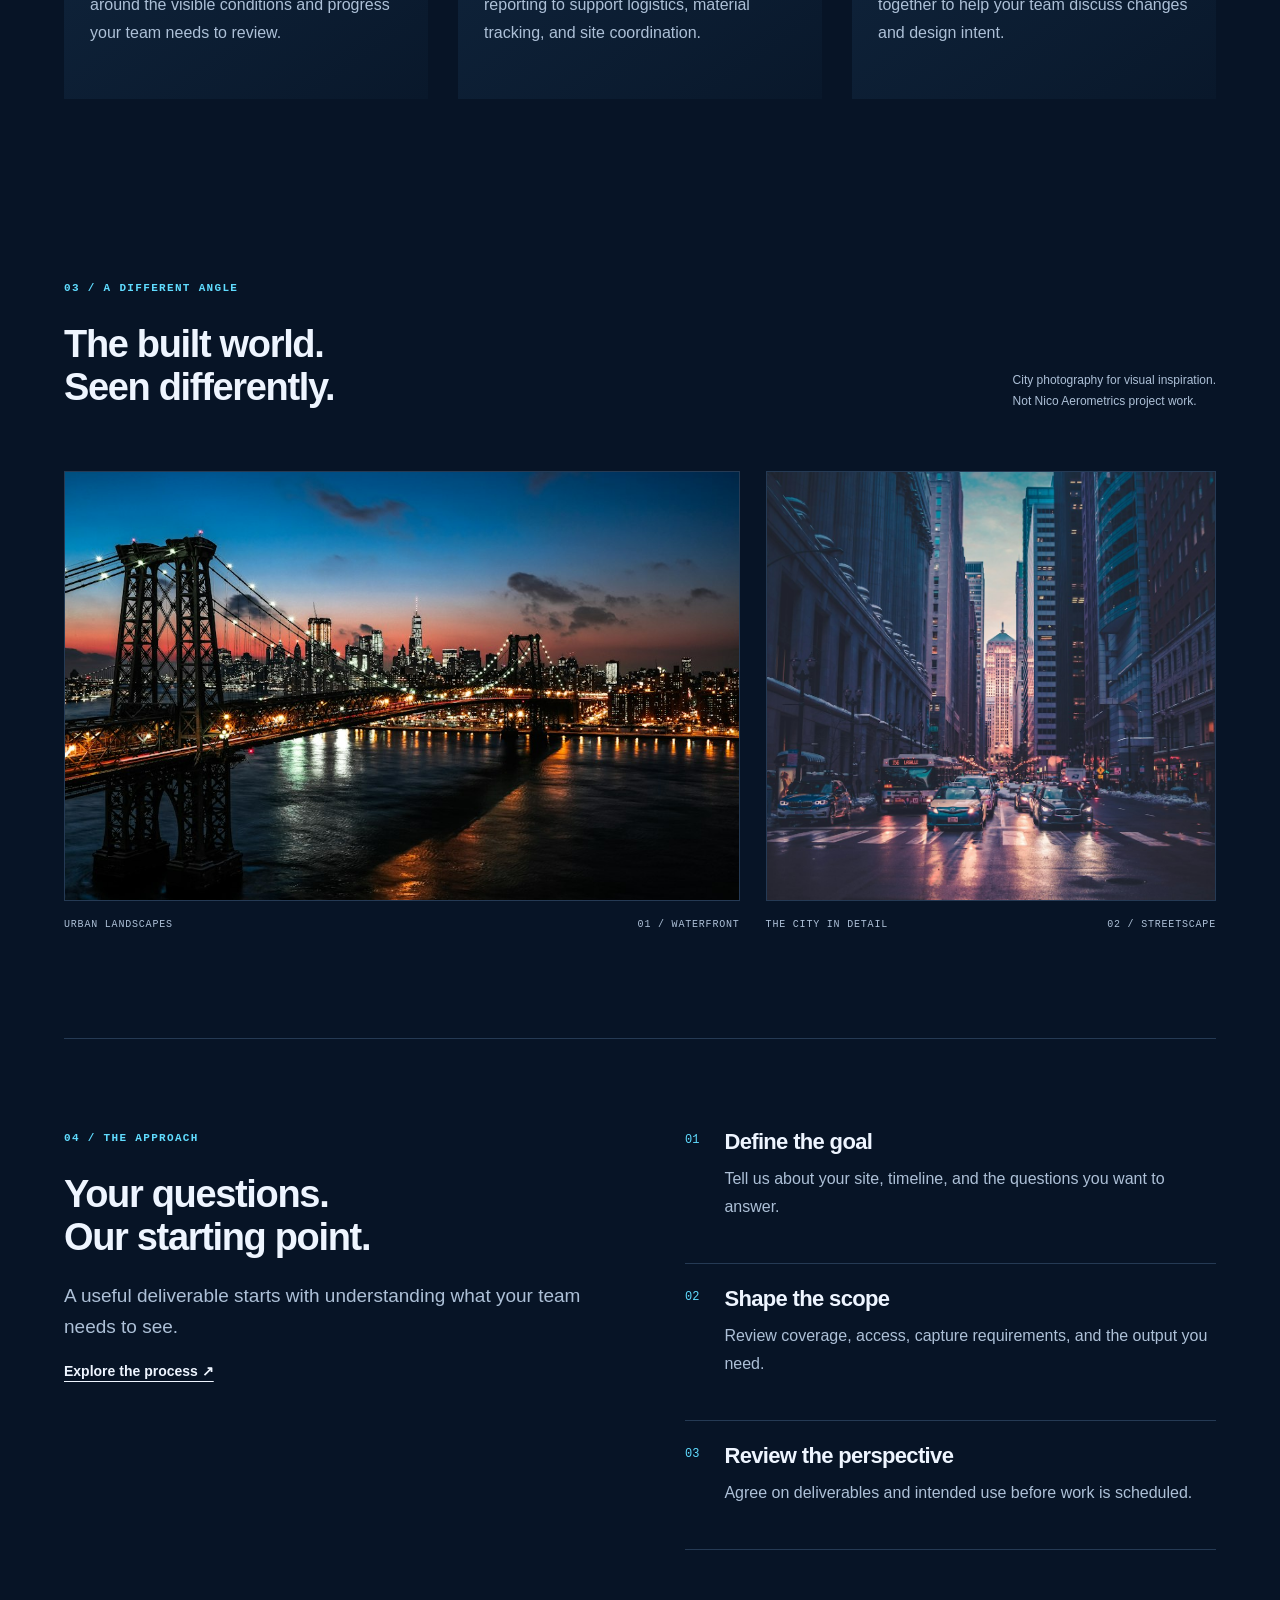
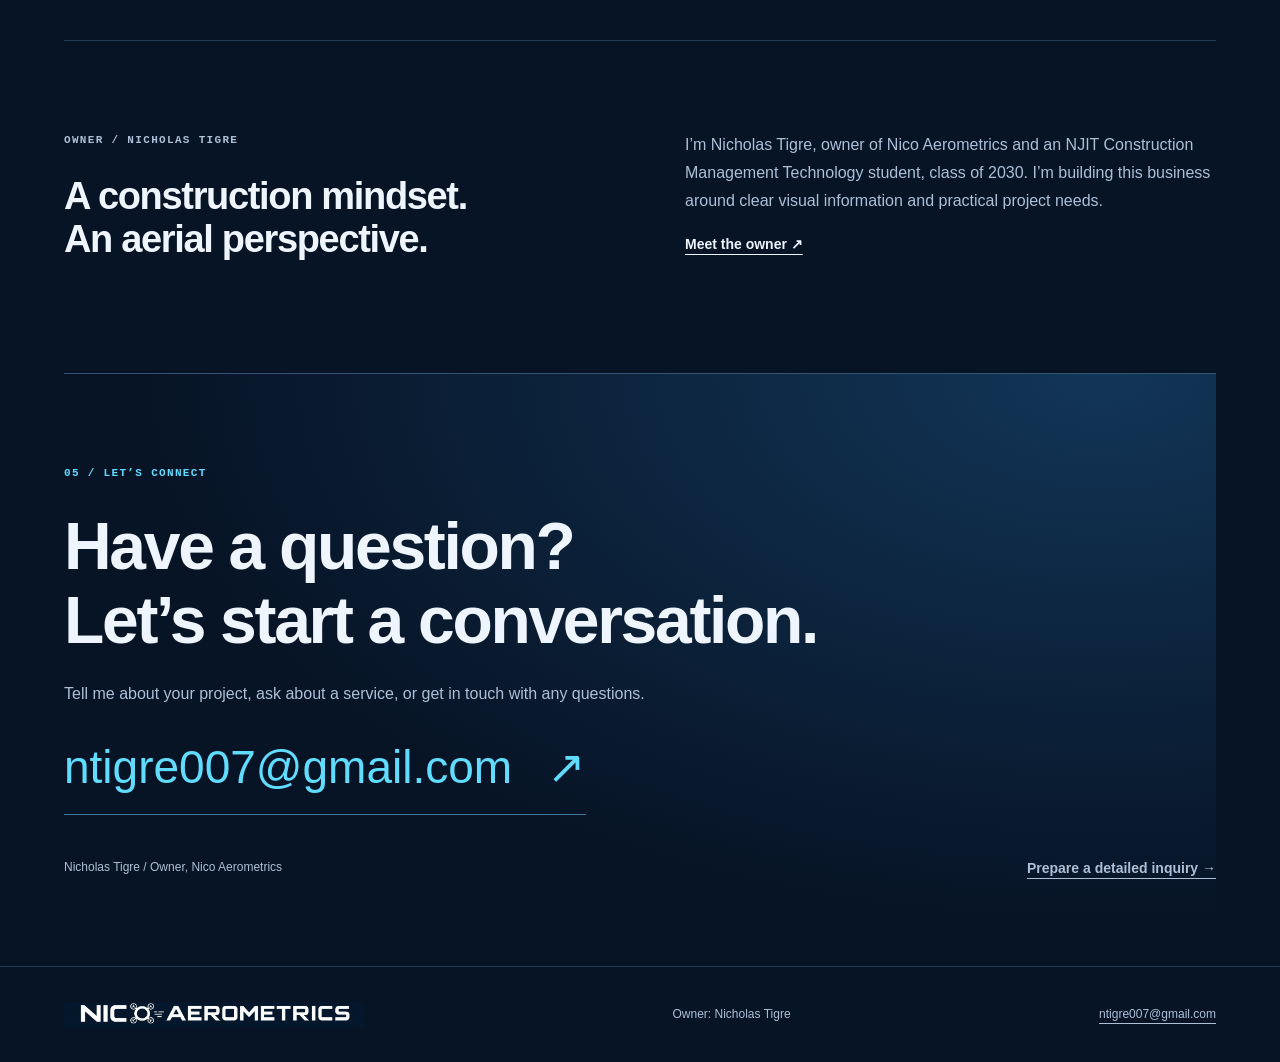
==== commit e621a237: "Publish approved Nico Aerometrics drone wordmark" ====
--- a/index.html
+++ b/index.html
@@ -10,7 +10,7 @@
 </head>
 <body>
 <a class="skip-link" href="#main-content">Skip to main content</a>
-<header class="site-header"><div class="header-inner"><a class="brand" href="index.html"><span class="brand-icon" aria-hidden="true">✳</span><span>NICO<span class="brand-sub">AEROMETRICS</span></span></a><button id="menu-toggle" class="menu-toggle" aria-expanded="false" aria-controls="main-nav" hidden>Menu</button><nav id="main-nav" aria-label="Main navigation"><ul><li><a href="index.html" aria-current="page">Home</a></li><li><a href="projects.html">Services</a></li><li><a href="skills.html">Process</a></li><li><a href="about.html">Owner</a></li><li><a href="contact.html">Project inquiry</a></li></ul></nav></div></header>
+<header class="site-header"><div class="header-inner"><a class="brand brand-logo" href="index.html"><img src="assets/nico-aerometrics-logo.png" alt="Nico Aerometrics — Home" width="2172" height="724"></a><button id="menu-toggle" class="menu-toggle" aria-expanded="false" aria-controls="main-nav" hidden>Menu</button><nav id="main-nav" aria-label="Main navigation"><ul><li><a href="index.html" aria-current="page">Home</a></li><li><a href="projects.html">Services</a></li><li><a href="skills.html">Process</a></li><li><a href="about.html">Owner</a></li><li><a href="contact.html">Project inquiry</a></li></ul></nav></div></header>
 <main id="main-content" tabindex="-1" class="home-main">
 <section class="city-hero" aria-labelledby="hero-heading">
 <img class="hero-photo" src="assets/city-skyline.jpg" width="1800" height="1200" alt="Elevated city skyline with sunlight between the buildings" fetchpriority="high"><div class="hero-shade"></div>
@@ -24,6 +24,6 @@
 <section class="owner-strip"><div><p class="eyebrow">OWNER / NICHOLAS TIGRE</p><h2>A construction mindset.<br>An aerial perspective.</h2></div><div><p>I’m Nicholas Tigre, owner of Nico Aerometrics and an NJIT Construction Management Technology student, class of 2030. I’m building this business around clear visual information and practical project needs.</p><a class="text-link" href="about.html">Meet the owner ↗</a></div></section>
 <section id="contact" class="contact-section"><p class="eyebrow">05 / LET’S CONNECT</p><h2>Have a question?<br>Let’s start a conversation.</h2><p>Tell me about your project, ask about a service, or get in touch with any questions.</p><a class="contact-email" href="mailto:ntigre007@gmail.com">ntigre007@gmail.com <span aria-hidden="true">↗</span></a><div class="contact-bottom"><span>Nicholas Tigre / Owner, Nico Aerometrics</span><a class="text-link" href="contact.html">Prepare a detailed inquiry →</a></div></section>
 </div></main>
-<footer class="site-footer"><a class="brand" href="index.html">NICO / AEROMETRICS</a><p>Owner: Nicholas Tigre</p><p><a href="mailto:ntigre007@gmail.com">ntigre007@gmail.com</a></p></footer>
+<footer class="site-footer"><a class="brand brand-logo" href="index.html"><img src="assets/nico-aerometrics-logo.png" alt="Nico Aerometrics — Home" width="2172" height="724"></a><p>Owner: Nicholas Tigre</p><p><a href="mailto:ntigre007@gmail.com">ntigre007@gmail.com</a></p></footer>
 </body>
 </html>
--- a/styles.css
+++ b/styles.css
@@ -73,3 +73,37 @@
 .contact-bottom { flex-direction:column; }
 }
 @media(prefers-reduced-motion:no-preference) { html { scroll-behavior:smooth; } }
+
+/* Design-review preview only. */
+.preview-banner {
+  padding: 13px 5%;
+  background: #14334e;
+  border-bottom: 1px solid #3b6c8b;
+  color: #d9f3ff;
+  font: 11px/1.8 Consolas, monospace;
+  letter-spacing: .04em;
+}
+.preview-banner a { display: inline-block; margin-left: 16px; }
+
+/* Approved single-line wordmark; crop the image's presentation margins in CSS. */
+.brand-logo {
+  display: block;
+  width: 350px;
+  max-width: 100%;
+  flex-shrink: 0;
+  line-height: 0;
+}
+.brand-logo img {
+  display: block;
+  width: 100%;
+  height: auto;
+  aspect-ratio: 12 / 1;
+  object-fit: cover;
+  object-position: center;
+}
+.site-header, .site-footer { background: #071426; }
+.site-footer .brand-logo { width: 300px; }
+@media (max-width: 700px) {
+  .header-inner > .brand-logo { width: min(350px, calc(100% - 95px)); }
+  .site-footer .brand-logo { width: min(300px, 100%); }
+}
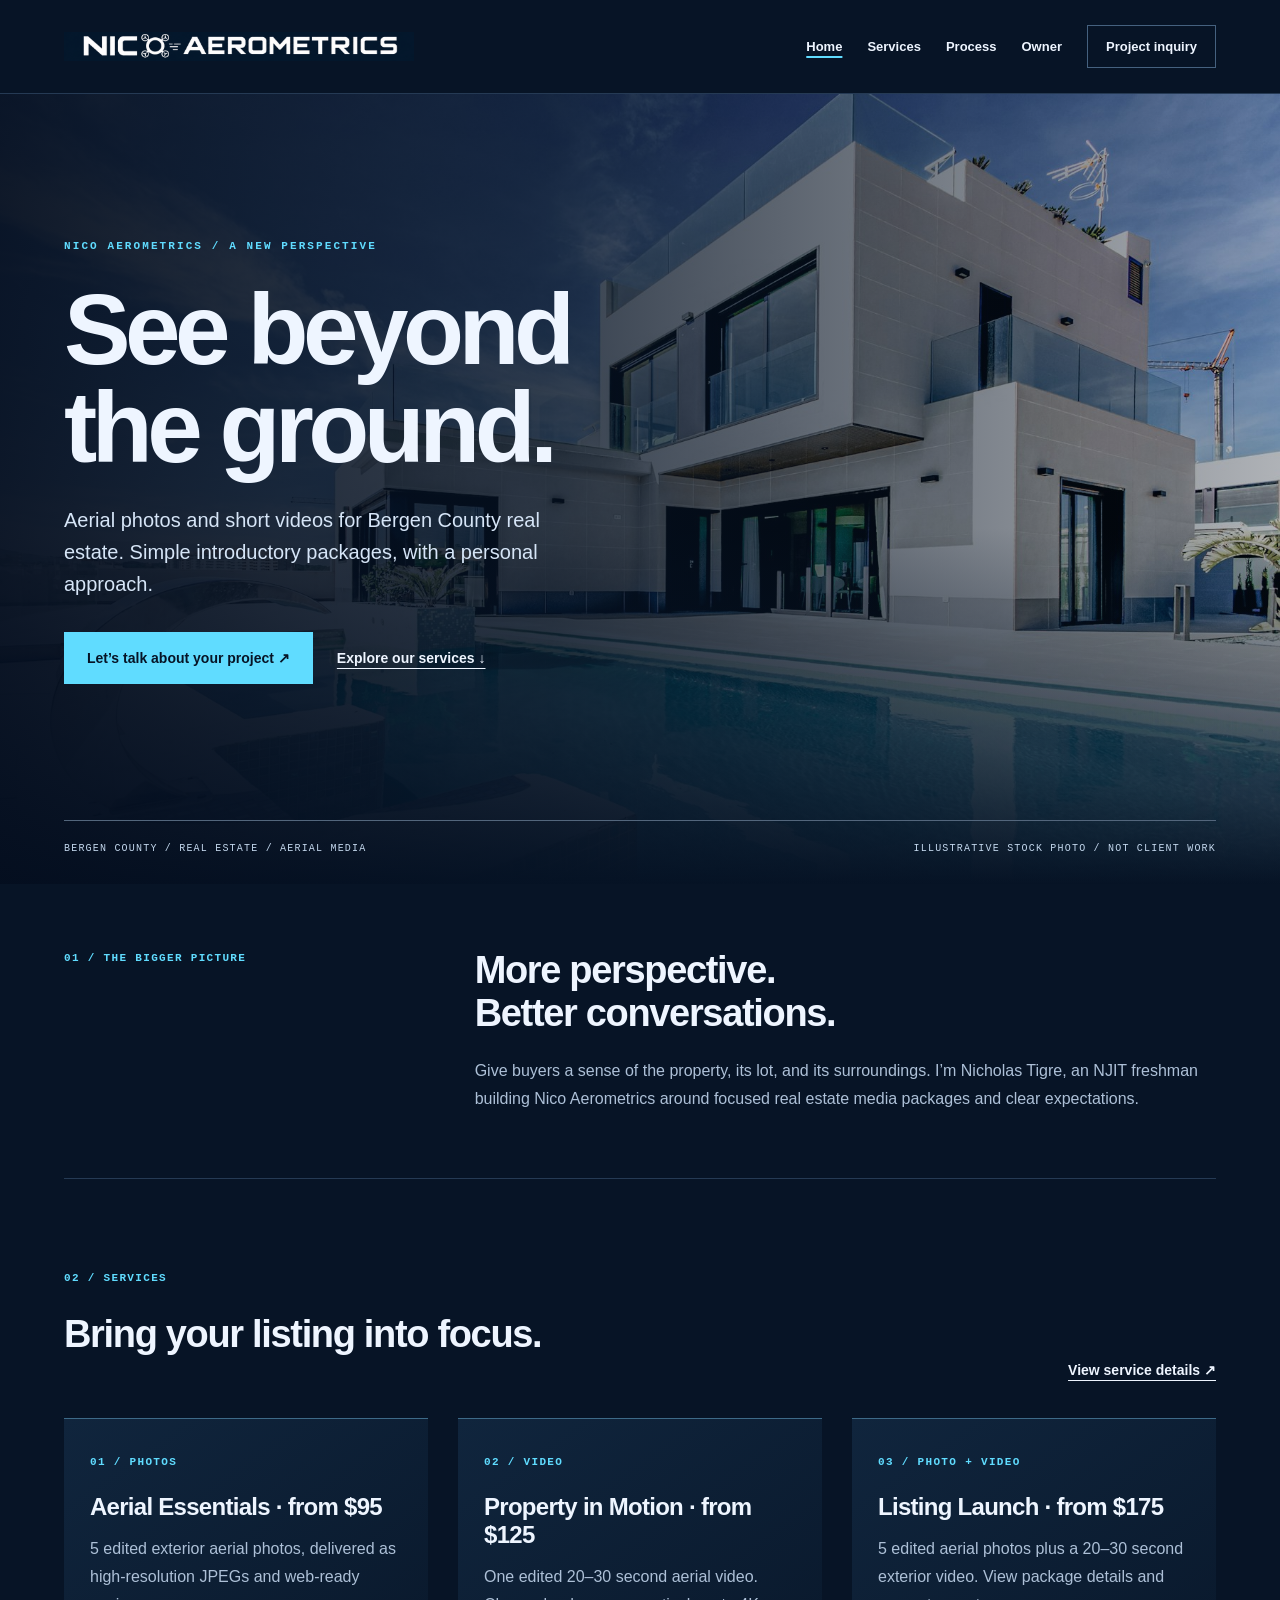
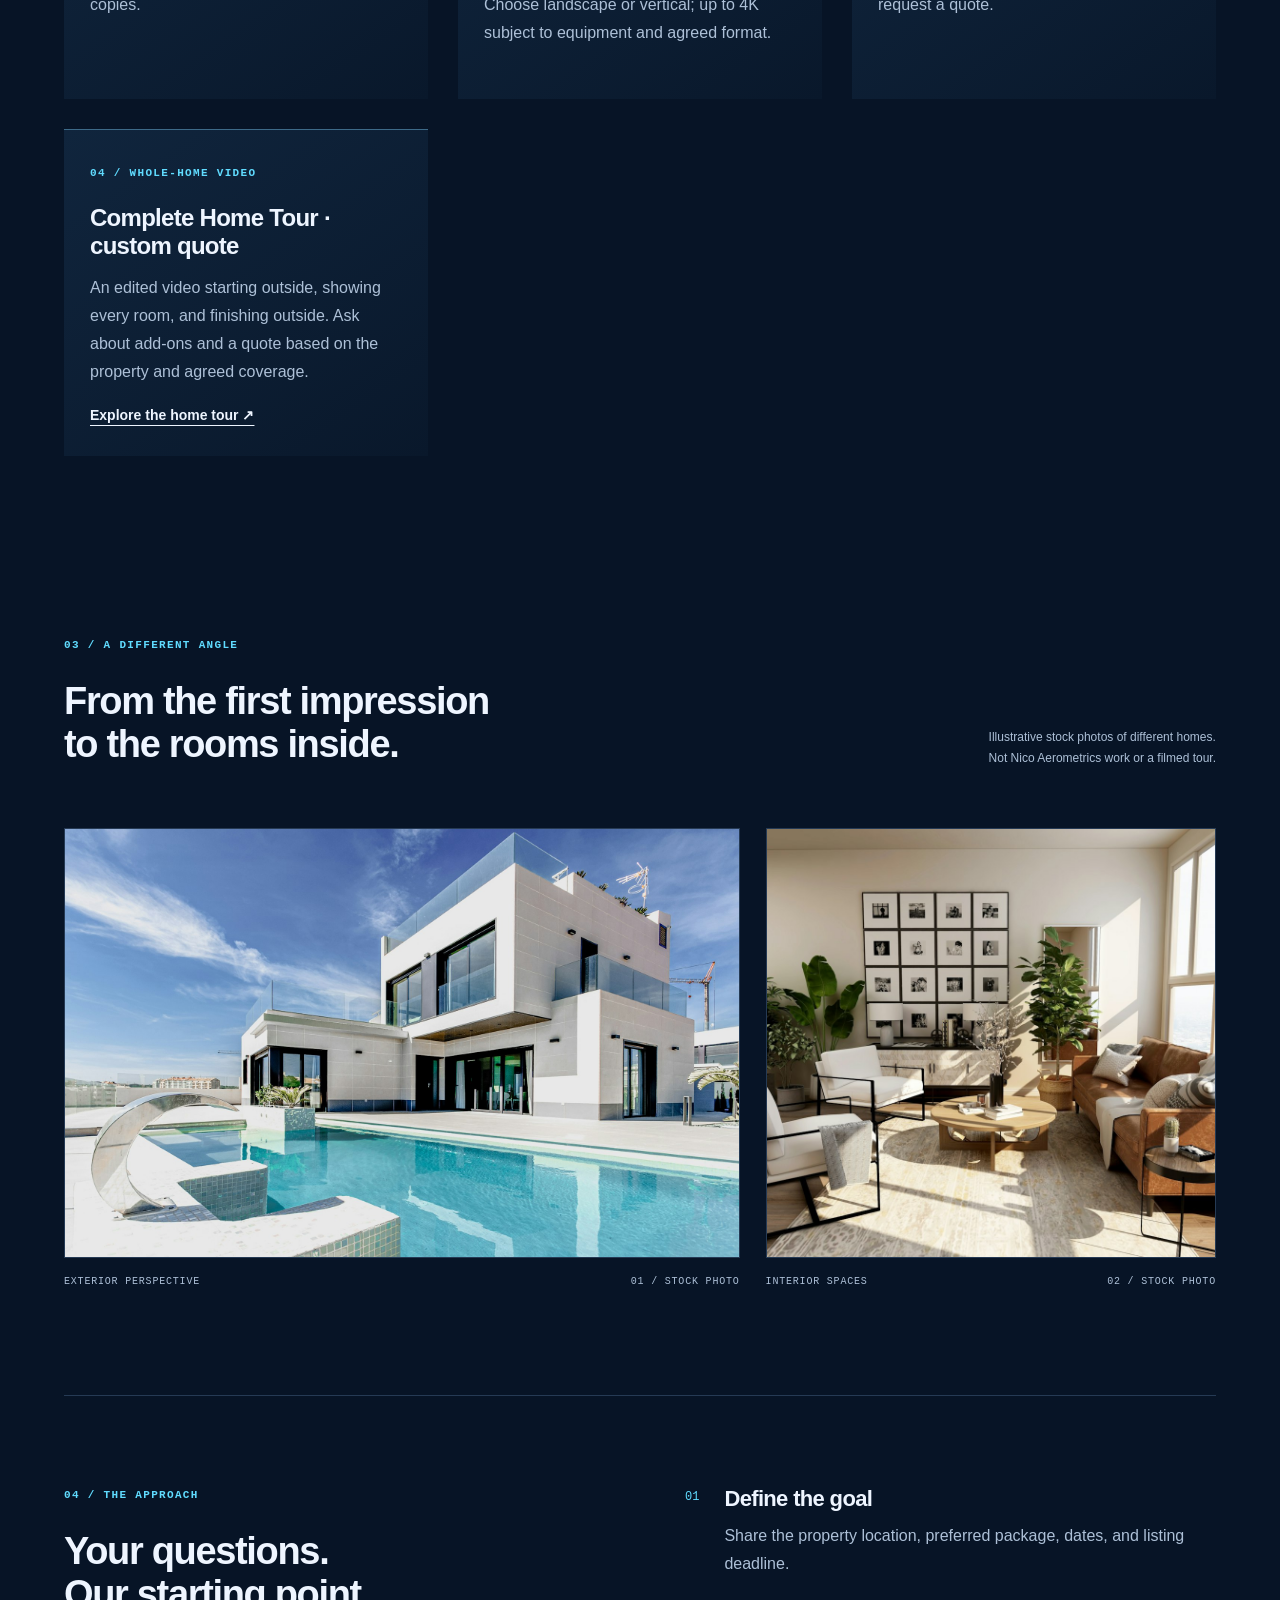
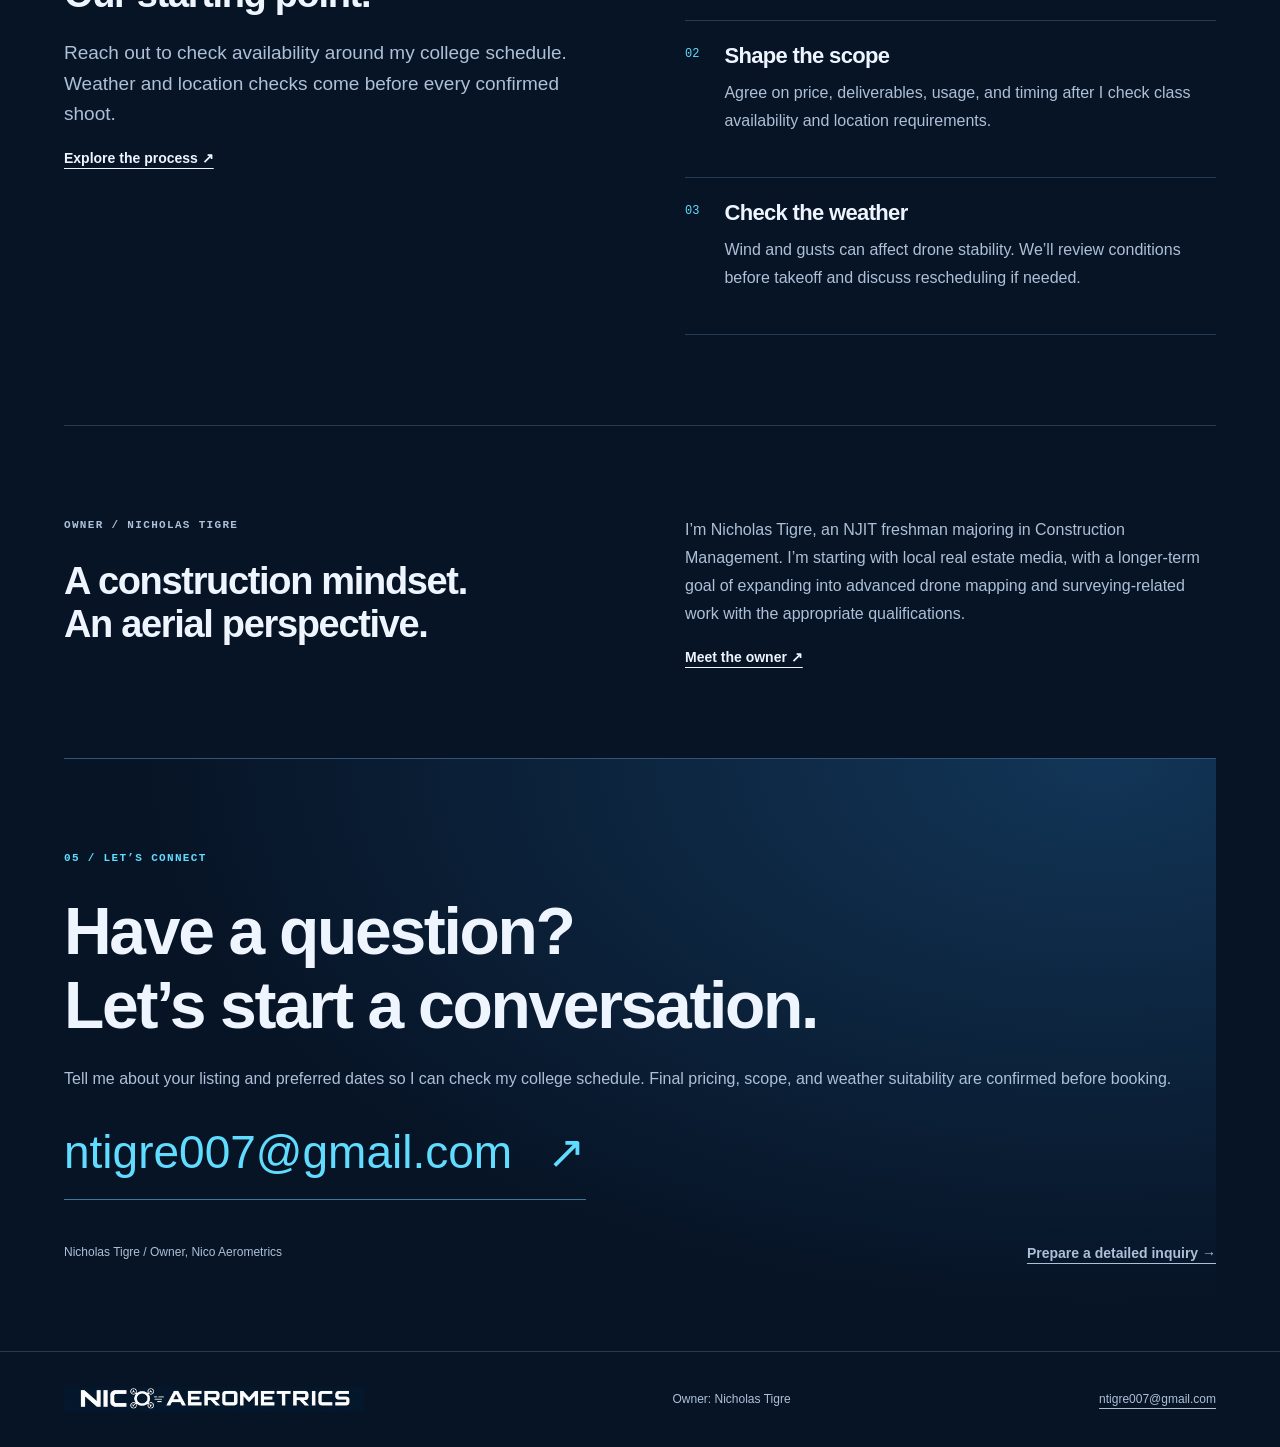
==== commit 06e052a3: "Focus Nico Aerometrics on real estate media and home tours" ====
--- a/index.html
+++ b/index.html
@@ -3,7 +3,7 @@
 <head>
 <meta charset="UTF-8">
 <meta name="viewport" content="width=device-width, initial-scale=1.0">
-<meta name="description" content="Aerial documentation for the decisions on the ground.">
+<meta name="description" content="Real estate drone photos and video in Bergen County, New Jersey.">
 <title>Home | Nico Aerometrics</title>
 <link rel="stylesheet" href="styles.css">
 <script src="script.js" defer></script>
@@ -13,16 +13,16 @@
 <header class="site-header"><div class="header-inner"><a class="brand brand-logo" href="index.html"><img src="assets/nico-aerometrics-logo.png" alt="Nico Aerometrics — Home" width="2172" height="724"></a><button id="menu-toggle" class="menu-toggle" aria-expanded="false" aria-controls="main-nav" hidden>Menu</button><nav id="main-nav" aria-label="Main navigation"><ul><li><a href="index.html" aria-current="page">Home</a></li><li><a href="projects.html">Services</a></li><li><a href="skills.html">Process</a></li><li><a href="about.html">Owner</a></li><li><a href="contact.html">Project inquiry</a></li></ul></nav></div></header>
 <main id="main-content" tabindex="-1" class="home-main">
 <section class="city-hero" aria-labelledby="hero-heading">
-<img class="hero-photo" src="assets/city-skyline.jpg" width="1800" height="1200" alt="Elevated city skyline with sunlight between the buildings" fetchpriority="high"><div class="hero-shade"></div>
-<div class="hero-content"><p class="eyebrow">NICO AEROMETRICS / A NEW PERSPECTIVE</p><h1 id="hero-heading">See beyond<br>the ground.</h1><p class="lead">Aerial imagery. Site insight. A clearer perspective on the places you build.</p><div class="actions"><a class="button" href="#contact">Let’s talk about your project ↗</a><a class="text-link" href="#services">Explore our services ↓</a></div></div>
-<div class="hero-bottom"><span>CONSTRUCTION / MAPPING / VISUAL DOCUMENTATION</span><span>SCROLL TO EXPLORE ↓</span></div></section>
+<img class="hero-photo" src="assets/house-exterior.jpg" width="1800" height="1194" alt="Modern white home with a pool and glass balconies; illustrative stock photo" fetchpriority="high"><div class="hero-shade"></div>
+<div class="hero-content"><p class="eyebrow">NICO AEROMETRICS / A NEW PERSPECTIVE</p><h1 id="hero-heading">See beyond<br>the ground.</h1><p class="lead">Aerial photos and short videos for Bergen County real estate. Simple introductory packages, with a personal approach.</p><div class="actions"><a class="button" href="#contact">Let’s talk about your project ↗</a><a class="text-link" href="#services">Explore our services ↓</a></div></div>
+<div class="hero-bottom"><span>BERGEN COUNTY / REAL ESTATE / AERIAL MEDIA</span><span>ILLUSTRATIVE STOCK PHOTO / NOT CLIENT WORK</span></div></section>
 <div class="home-sections">
-<section class="intro-band"><p class="eyebrow">01 / THE BIGGER PICTURE</p><div><h2>More perspective.<br>Better conversations.</h2><p>From the shape of a skyline to the details of a jobsite, the right view makes a difference. Nico Aerometrics is built around helping construction teams see their sites more clearly and discuss what comes next.</p></div></section>
-<section id="services"><div class="section-heading"><div><p class="eyebrow">02 / SERVICES</p><h2>Bring your site into focus.</h2></div><a class="text-link" href="projects.html">View service details ↗</a></div><div class="cards"><article><span class="number">01 / CAPTURE</span><h3>Aerial documentation</h3><p>Plan overhead views and repeat imagery around the visible conditions and progress your team needs to review.</p></article><article><span class="number">02 / MAP</span><h3>Site mapping</h3><p>Discuss orthomosaic imagery and stockpile reporting to support logistics, material tracking, and site coordination.</p></article><article><span class="number">03 / COMPARE</span><h3>Design &amp; progress</h3><p>Bring supplied plans and site imagery together to help your team discuss changes and design intent.</p></article></div></section>
-<section class="city-showcase"><div class="section-heading"><div><p class="eyebrow">03 / A DIFFERENT ANGLE</p><h2>The built world.<br>Seen differently.</h2></div><p class="gallery-note">City photography for visual inspiration.<br>Not Nico Aerometrics project work.</p></div><div class="city-gallery"><figure class="gallery-wide"><img src="assets/city-waterfront.jpg" width="1000" height="667" loading="lazy" alt="Illuminated suspension bridge and Manhattan skyline across the waterfront at dusk"><figcaption><span>URBAN LANDSCAPES</span><span>01 / WATERFRONT</span></figcaption></figure><figure><img src="assets/city-night.jpg" width="1000" height="1251" loading="lazy" alt="Chicago street framed by tall buildings in blue evening light"><figcaption><span>THE CITY IN DETAIL</span><span>02 / STREETSCAPE</span></figcaption></figure></div></section>
-<section class="home-process"><div><p class="eyebrow">04 / THE APPROACH</p><h2>Your questions.<br>Our starting point.</h2><p class="lead">A useful deliverable starts with understanding what your team needs to see.</p><a class="text-link" href="skills.html">Explore the process ↗</a></div><ol class="process-list"><li><span>01</span><div><h3>Define the goal</h3><p>Tell us about your site, timeline, and the questions you want to answer.</p></div></li><li><span>02</span><div><h3>Shape the scope</h3><p>Review coverage, access, capture requirements, and the output you need.</p></div></li><li><span>03</span><div><h3>Review the perspective</h3><p>Agree on deliverables and intended use before work is scheduled.</p></div></li></ol></section>
-<section class="owner-strip"><div><p class="eyebrow">OWNER / NICHOLAS TIGRE</p><h2>A construction mindset.<br>An aerial perspective.</h2></div><div><p>I’m Nicholas Tigre, owner of Nico Aerometrics and an NJIT Construction Management Technology student, class of 2030. I’m building this business around clear visual information and practical project needs.</p><a class="text-link" href="about.html">Meet the owner ↗</a></div></section>
-<section id="contact" class="contact-section"><p class="eyebrow">05 / LET’S CONNECT</p><h2>Have a question?<br>Let’s start a conversation.</h2><p>Tell me about your project, ask about a service, or get in touch with any questions.</p><a class="contact-email" href="mailto:ntigre007@gmail.com">ntigre007@gmail.com <span aria-hidden="true">↗</span></a><div class="contact-bottom"><span>Nicholas Tigre / Owner, Nico Aerometrics</span><a class="text-link" href="contact.html">Prepare a detailed inquiry →</a></div></section>
+<section class="intro-band"><p class="eyebrow">01 / THE BIGGER PICTURE</p><div><h2>More perspective.<br>Better conversations.</h2><p>Give buyers a sense of the property, its lot, and its surroundings. I’m Nicholas Tigre, an NJIT freshman building Nico Aerometrics around focused real estate media packages and clear expectations.</p></div></section>
+<section id="services"><div class="section-heading"><div><p class="eyebrow">02 / SERVICES</p><h2>Bring your listing into focus.</h2></div><a class="text-link" href="projects.html">View service details ↗</a></div><div class="cards"><article><span class="number">01 / PHOTOS</span><h3>Aerial Essentials · from $95</h3><p>5 edited exterior aerial photos, delivered as high-resolution JPEGs and web-ready copies.</p></article><article><span class="number">02 / VIDEO</span><h3>Property in Motion · from $125</h3><p>One edited 20–30 second aerial video. Choose landscape or vertical; up to 4K subject to equipment and agreed format.</p></article><article><span class="number">03 / PHOTO + VIDEO</span><h3>Listing Launch · from $175</h3><p>5 edited aerial photos plus a 20–30 second exterior video. View package details and request a quote.</p></article><article><span class="number">04 / WHOLE-HOME VIDEO</span><h3>Complete Home Tour · custom quote</h3><p>An edited video starting outside, showing every room, and finishing outside. Ask about add-ons and a quote based on the property and agreed coverage.</p><a class="text-link" href="projects.html#packages">Explore the home tour ↗</a></article></div></section>
+<section class="city-showcase"><div class="section-heading"><div><p class="eyebrow">03 / A DIFFERENT ANGLE</p><h2>From the first impression<br>to the rooms inside.</h2></div><p class="gallery-note">Illustrative stock photos of different homes.<br>Not Nico Aerometrics work or a filmed tour.</p></div><div class="city-gallery"><figure class="gallery-wide"><img src="assets/house-exterior.jpg" width="1800" height="1194" loading="lazy" alt="Modern white home exterior overlooking a swimming pool"><figcaption><span>EXTERIOR PERSPECTIVE</span><span>01 / STOCK PHOTO</span></figcaption></figure><figure><img src="assets/home-interior.jpg" width="1200" height="900" loading="lazy" alt="Sunlit living room with a brown sofa, white chairs, and indoor plants"><figcaption><span>INTERIOR SPACES</span><span>02 / STOCK PHOTO</span></figcaption></figure></div></section>
+<section class="home-process"><div><p class="eyebrow">04 / THE APPROACH</p><h2>Your questions.<br>Our starting point.</h2><p class="lead">Reach out to check availability around my college schedule. Weather and location checks come before every confirmed shoot.</p><a class="text-link" href="skills.html">Explore the process ↗</a></div><ol class="process-list"><li><span>01</span><div><h3>Define the goal</h3><p>Share the property location, preferred package, dates, and listing deadline.</p></div></li><li><span>02</span><div><h3>Shape the scope</h3><p>Agree on price, deliverables, usage, and timing after I check class availability and location requirements.</p></div></li><li><span>03</span><div><h3>Check the weather</h3><p>Wind and gusts can affect drone stability. We’ll review conditions before takeoff and discuss rescheduling if needed.</p></div></li></ol></section>
+<section class="owner-strip"><div><p class="eyebrow">OWNER / NICHOLAS TIGRE</p><h2>A construction mindset.<br>An aerial perspective.</h2></div><div><p>I’m Nicholas Tigre, an NJIT freshman majoring in Construction Management. I’m starting with local real estate media, with a longer-term goal of expanding into advanced drone mapping and surveying-related work with the appropriate qualifications.</p><a class="text-link" href="about.html">Meet the owner ↗</a></div></section>
+<section id="contact" class="contact-section"><p class="eyebrow">05 / LET’S CONNECT</p><h2>Have a question?<br>Let’s start a conversation.</h2><p>Tell me about your listing and preferred dates so I can check my college schedule. Final pricing, scope, and weather suitability are confirmed before booking.</p><a class="contact-email" href="mailto:ntigre007@gmail.com">ntigre007@gmail.com <span aria-hidden="true">↗</span></a><div class="contact-bottom"><span>Nicholas Tigre / Owner, Nico Aerometrics</span><a class="text-link" href="contact.html">Prepare a detailed inquiry →</a></div></section>
 </div></main>
 <footer class="site-footer"><a class="brand brand-logo" href="index.html"><img src="assets/nico-aerometrics-logo.png" alt="Nico Aerometrics — Home" width="2172" height="724"></a><p>Owner: Nicholas Tigre</p><p><a href="mailto:ntigre007@gmail.com">ntigre007@gmail.com</a></p></footer>
 </body>
--- a/styles.css
+++ b/styles.css
@@ -107,3 +107,7 @@
   .header-inner > .brand-logo { width: min(350px, calc(100% - 95px)); }
   .site-footer .brand-logo { width: min(300px, 100%); }
 }
+
+.package-price{font-size:30px;font-weight:700;color:var(--orange);margin-bottom:16px}.package-cards article{padding:28px 22px;background:#10233b}.package-cards + .detail{margin-top:24px}
+
+@media(min-width:701px){.package-cards{grid-template-columns:repeat(2,minmax(0,1fr))}}
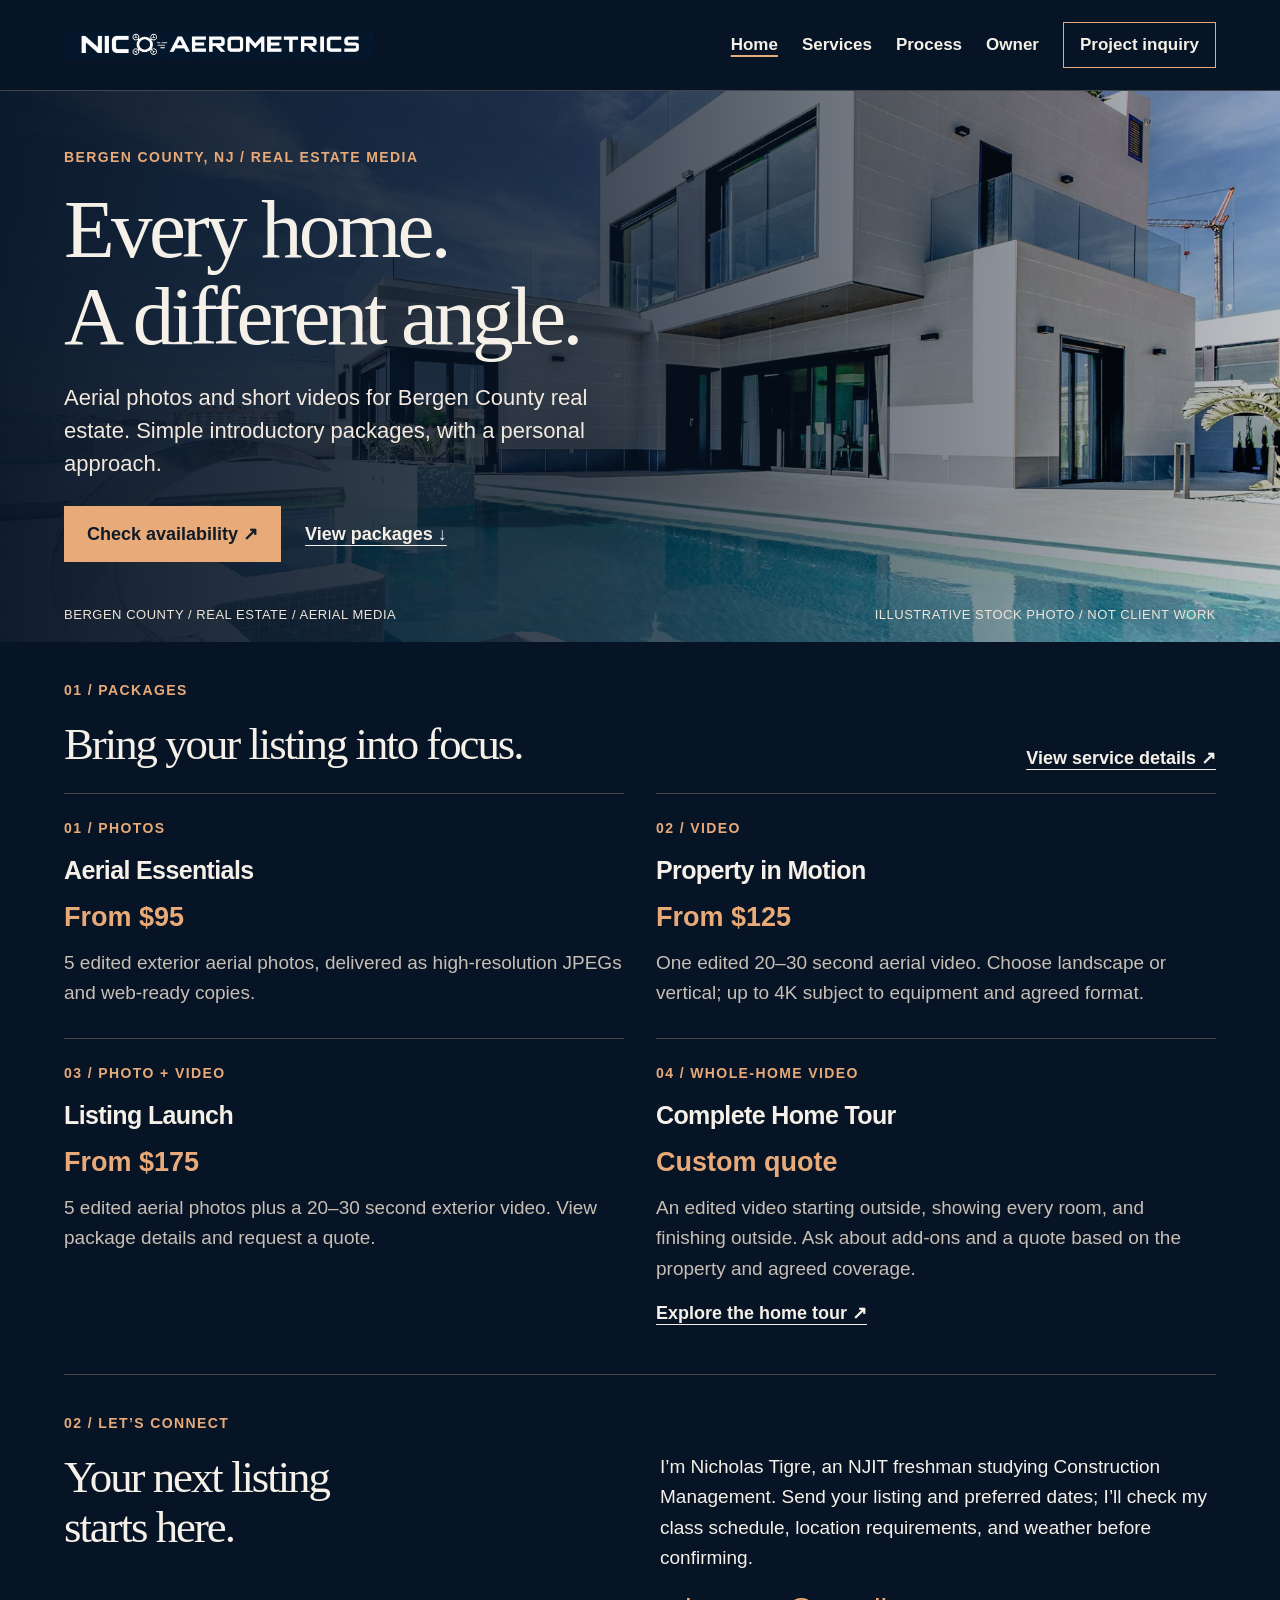
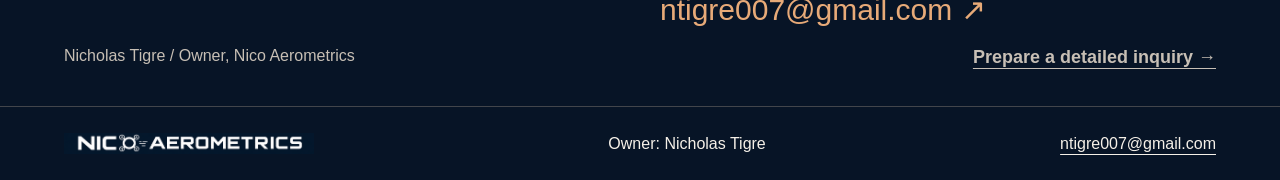
==== commit 9f232ca8: "Restyle site with copper accents and compact readable homepage" ====
--- a/index.html
+++ b/index.html
@@ -14,15 +14,11 @@
 <main id="main-content" tabindex="-1" class="home-main">
 <section class="city-hero" aria-labelledby="hero-heading">
 <img class="hero-photo" src="assets/house-exterior.jpg" width="1800" height="1194" alt="Modern white home with a pool and glass balconies; illustrative stock photo" fetchpriority="high"><div class="hero-shade"></div>
-<div class="hero-content"><p class="eyebrow">NICO AEROMETRICS / A NEW PERSPECTIVE</p><h1 id="hero-heading">See beyond<br>the ground.</h1><p class="lead">Aerial photos and short videos for Bergen County real estate. Simple introductory packages, with a personal approach.</p><div class="actions"><a class="button" href="#contact">Let’s talk about your project ↗</a><a class="text-link" href="#services">Explore our services ↓</a></div></div>
+<div class="hero-content"><p class="eyebrow">BERGEN COUNTY, NJ / REAL ESTATE MEDIA</p><h1 id="hero-heading">Every home.<br>A different angle.</h1><p class="lead">Aerial photos and short videos for Bergen County real estate. Simple introductory packages, with a personal approach.</p><div class="actions"><a class="button" href="#contact">Check availability ↗</a><a class="text-link" href="#services">View packages ↓</a></div></div>
 <div class="hero-bottom"><span>BERGEN COUNTY / REAL ESTATE / AERIAL MEDIA</span><span>ILLUSTRATIVE STOCK PHOTO / NOT CLIENT WORK</span></div></section>
 <div class="home-sections">
-<section class="intro-band"><p class="eyebrow">01 / THE BIGGER PICTURE</p><div><h2>More perspective.<br>Better conversations.</h2><p>Give buyers a sense of the property, its lot, and its surroundings. I’m Nicholas Tigre, an NJIT freshman building Nico Aerometrics around focused real estate media packages and clear expectations.</p></div></section>
-<section id="services"><div class="section-heading"><div><p class="eyebrow">02 / SERVICES</p><h2>Bring your listing into focus.</h2></div><a class="text-link" href="projects.html">View service details ↗</a></div><div class="cards"><article><span class="number">01 / PHOTOS</span><h3>Aerial Essentials · from $95</h3><p>5 edited exterior aerial photos, delivered as high-resolution JPEGs and web-ready copies.</p></article><article><span class="number">02 / VIDEO</span><h3>Property in Motion · from $125</h3><p>One edited 20–30 second aerial video. Choose landscape or vertical; up to 4K subject to equipment and agreed format.</p></article><article><span class="number">03 / PHOTO + VIDEO</span><h3>Listing Launch · from $175</h3><p>5 edited aerial photos plus a 20–30 second exterior video. View package details and request a quote.</p></article><article><span class="number">04 / WHOLE-HOME VIDEO</span><h3>Complete Home Tour · custom quote</h3><p>An edited video starting outside, showing every room, and finishing outside. Ask about add-ons and a quote based on the property and agreed coverage.</p><a class="text-link" href="projects.html#packages">Explore the home tour ↗</a></article></div></section>
-<section class="city-showcase"><div class="section-heading"><div><p class="eyebrow">03 / A DIFFERENT ANGLE</p><h2>From the first impression<br>to the rooms inside.</h2></div><p class="gallery-note">Illustrative stock photos of different homes.<br>Not Nico Aerometrics work or a filmed tour.</p></div><div class="city-gallery"><figure class="gallery-wide"><img src="assets/house-exterior.jpg" width="1800" height="1194" loading="lazy" alt="Modern white home exterior overlooking a swimming pool"><figcaption><span>EXTERIOR PERSPECTIVE</span><span>01 / STOCK PHOTO</span></figcaption></figure><figure><img src="assets/home-interior.jpg" width="1200" height="900" loading="lazy" alt="Sunlit living room with a brown sofa, white chairs, and indoor plants"><figcaption><span>INTERIOR SPACES</span><span>02 / STOCK PHOTO</span></figcaption></figure></div></section>
-<section class="home-process"><div><p class="eyebrow">04 / THE APPROACH</p><h2>Your questions.<br>Our starting point.</h2><p class="lead">Reach out to check availability around my college schedule. Weather and location checks come before every confirmed shoot.</p><a class="text-link" href="skills.html">Explore the process ↗</a></div><ol class="process-list"><li><span>01</span><div><h3>Define the goal</h3><p>Share the property location, preferred package, dates, and listing deadline.</p></div></li><li><span>02</span><div><h3>Shape the scope</h3><p>Agree on price, deliverables, usage, and timing after I check class availability and location requirements.</p></div></li><li><span>03</span><div><h3>Check the weather</h3><p>Wind and gusts can affect drone stability. We’ll review conditions before takeoff and discuss rescheduling if needed.</p></div></li></ol></section>
-<section class="owner-strip"><div><p class="eyebrow">OWNER / NICHOLAS TIGRE</p><h2>A construction mindset.<br>An aerial perspective.</h2></div><div><p>I’m Nicholas Tigre, an NJIT freshman majoring in Construction Management. I’m starting with local real estate media, with a longer-term goal of expanding into advanced drone mapping and surveying-related work with the appropriate qualifications.</p><a class="text-link" href="about.html">Meet the owner ↗</a></div></section>
-<section id="contact" class="contact-section"><p class="eyebrow">05 / LET’S CONNECT</p><h2>Have a question?<br>Let’s start a conversation.</h2><p>Tell me about your listing and preferred dates so I can check my college schedule. Final pricing, scope, and weather suitability are confirmed before booking.</p><a class="contact-email" href="mailto:ntigre007@gmail.com">ntigre007@gmail.com <span aria-hidden="true">↗</span></a><div class="contact-bottom"><span>Nicholas Tigre / Owner, Nico Aerometrics</span><a class="text-link" href="contact.html">Prepare a detailed inquiry →</a></div></section>
+<section id="services"><div class="section-heading"><div><p class="eyebrow">01 / PACKAGES</p><h2>Bring your listing into focus.</h2></div><a class="text-link" href="projects.html">View service details ↗</a></div><div class="cards"><article><span class="number">01 / PHOTOS</span><h3>Aerial Essentials</h3><p class="package-price">From $95</p><p>5 edited exterior aerial photos, delivered as high-resolution JPEGs and web-ready copies.</p></article><article><span class="number">02 / VIDEO</span><h3>Property in Motion</h3><p class="package-price">From $125</p><p>One edited 20–30 second aerial video. Choose landscape or vertical; up to 4K subject to equipment and agreed format.</p></article><article><span class="number">03 / PHOTO + VIDEO</span><h3>Listing Launch</h3><p class="package-price">From $175</p><p>5 edited aerial photos plus a 20–30 second exterior video. View package details and request a quote.</p></article><article><span class="number">04 / WHOLE-HOME VIDEO</span><h3>Complete Home Tour</h3><p class="package-price">Custom quote</p><p>An edited video starting outside, showing every room, and finishing outside. Ask about add-ons and a quote based on the property and agreed coverage.</p><a class="text-link" href="projects.html#packages">Explore the home tour ↗</a></article></div></section>
+<section id="contact" class="contact-section"><p class="eyebrow">02 / LET’S CONNECT</p><h2>Your next listing<br>starts here.</h2><p>I’m Nicholas Tigre, an NJIT freshman studying Construction Management. Send your listing and preferred dates; I’ll check my class schedule, location requirements, and weather before confirming.</p><a class="contact-email" href="mailto:ntigre007@gmail.com">ntigre007@gmail.com <span aria-hidden="true">↗</span></a><div class="contact-bottom"><span>Nicholas Tigre / Owner, Nico Aerometrics</span><a class="text-link" href="contact.html">Prepare a detailed inquiry →</a></div></section>
 </div></main>
 <footer class="site-footer"><a class="brand brand-logo" href="index.html"><img src="assets/nico-aerometrics-logo.png" alt="Nico Aerometrics — Home" width="2172" height="724"></a><p>Owner: Nicholas Tigre</p><p><a href="mailto:ntigre007@gmail.com">ntigre007@gmail.com</a></p></footer>
 </body>
--- a/styles.css
+++ b/styles.css
@@ -1,113 +1,12 @@
-﻿:root{--ink:#173b30;--paper:#f5f3eb;--orange:#d85920;--line:#c9cec0;--muted:#506257}*{box-sizing:border-box}body{margin:0;background:var(--paper);color:var(--ink);font-family:Arial,Helvetica,sans-serif}a{color:inherit;text-underline-offset:5px}button,input,select,textarea{font:inherit}a:focus-visible,button:focus-visible,input:focus-visible,select:focus-visible,textarea:focus-visible{outline:3px solid var(--orange);outline-offset:5px}[hidden]{display:none!important}.skip-link{position:absolute;left:1rem;top:-100px;padding:1rem;background:var(--ink);color:white;z-index:5}.skip-link:focus{top:1rem}.site-header{border-bottom:1px solid var(--line)}.header-inner{max-width:1320px;margin:auto;padding:25px 5%;display:flex;align-items:center;justify-content:space-between;gap:24px}.brand{text-decoration:none;font-weight:800;letter-spacing:.08em;display:flex;align-items:center;gap:12px;font-size:24px}.brand-icon{color:var(--orange);font-size:46px}.brand-sub{display:block;font-size:9px;letter-spacing:.23em;margin-top:5px}nav ul{display:flex;gap:25px;align-items:center;list-style:none;padding:0;margin:0}nav a{display:block;padding:12px 0;text-decoration:none;font-size:13px;font-weight:600}nav a:hover,nav a[aria-current=page]{text-decoration:underline;text-decoration-color:var(--orange);text-decoration-thickness:2px}nav li:last-child a{border:1px solid var(--ink);padding:13px 18px}.menu-toggle{background:transparent;border:1px solid var(--ink);padding:12px 16px;color:var(--ink)}main{max-width:1320px;margin:auto;padding:0 5%}section{padding:70px 0}.hero{display:grid;grid-template-columns:1fr 1fr;gap:45px;align-items:center;padding:80px 0}.eyebrow,.number{font-family:Consolas,monospace;font-size:11px;letter-spacing:.12em;font-weight:600}.eyebrow{margin:0 0 25px;color:var(--muted)}h1{font-size:clamp(40px,5.2vw,72px);line-height:1.03;letter-spacing:-.055em;margin:0 0 28px;font-weight:700}h2{font-size:clamp(26px,3vw,38px);line-height:1.13;letter-spacing:-.035em;margin:0 0 22px}h3{font-size:23px;letter-spacing:-.03em;margin:24px 0 14px}p{line-height:1.75;font-size:16px;margin:0 0 20px}.lead{font-size:19px;max-width:590px;color:var(--muted);line-height:1.6}.actions{display:flex;gap:24px;align-items:center;flex-wrap:wrap;margin:32px 0}.button{display:inline-flex;justify-content:space-between;gap:28px;background:var(--ink);color:#fff;text-decoration:none;border:0;padding:18px 23px;font-size:14px;font-weight:600;cursor:pointer}.button:hover{background:#275743}.text-link{font-size:14px;font-weight:600}.caption{font-size:12px;color:var(--muted)}.map-frame{background:var(--ink);color:#fff;transform:rotate(1deg);box-shadow:12px 14px 0 #e2e4d7}.map-frame svg{display:block;width:100%;height:auto}.map-label,.map-key{display:flex;justify-content:space-between;gap:15px;padding:17px;font-family:Consolas,monospace;font-size:10px}.map-label span{color:#ffad76}.map-key{color:#d4dccb;flex-wrap:wrap}.map-key i{display:inline-block;width:15px;border-top:2px solid #f3ab65;margin:0 7px 3px 0}.intro-band{border-top:1px solid var(--line);border-bottom:1px solid var(--line);display:grid;grid-template-columns:1fr 2fr;gap:40px;padding:35px 0;align-items:start}.intro-band p{margin:0}.intro-band>p:last-child{font-size:23px;line-height:1.5;max-width:730px}.section-heading{display:flex;justify-content:space-between;align-items:center;gap:20px;margin-bottom:22px}.cards{display:grid;grid-template-columns:repeat(3,1fr);gap:30px}.cards article{border-top:3px solid var(--ink);padding:27px 0}.number{color:var(--orange)}.cards p{color:var(--muted)}.page-intro{padding:85px 0 55px;border-bottom:1px solid var(--line)}.page-intro h1{max-width:900px}.page-intro .lead{max-width:700px}.service-list article{display:grid;grid-template-columns:90px 1fr;gap:25px;padding:38px 0;border-bottom:1px solid var(--line)}.service-list article:first-child{padding-top:0}.service-list article p{max-width:760px}.detail{font-size:14px;color:var(--muted)}.notice{background:#e7eadd;padding:28px;border-left:3px solid var(--orange);margin:15px 0 35px}.notice h2,.notice h3{font-size:21px;margin:0 0 12px}.notice p{margin:0;font-size:14px}.cta{display:flex;align-items:center;justify-content:space-between;gap:25px}.cta h2{max-width:580px;margin:0}.steps{display:grid;grid-template-columns:1fr 1fr;gap:45px}.steps article{border-top:1px solid var(--line);padding-top:25px}.steps h2{margin-top:22px;font-size:29px}.owner-layout{display:grid;grid-template-columns:1fr 1.3fr;gap:70px;align-items:center}.owner-mark{aspect-ratio:1;background:var(--ink);color:#e8ebda;display:flex;flex-direction:column;justify-content:center;align-items:center;font-size:110px;font-weight:bold;letter-spacing:-.08em;border:16px solid #e1e6d7}.owner-mark span{font:11px Consolas,monospace;letter-spacing:.15em;color:#ffad76;margin-top:24px}.inquiry-layout{display:grid;grid-template-columns:1fr 1.3fr;gap:70px}label{display:block;font-size:14px;font-weight:600;margin:0 0 9px}input,textarea,select{display:block;width:100%;background:#fffdf7;border:1px solid #8d9c8e;border-radius:0;padding:13px;color:var(--ink);margin:0 0 24px;min-width:0}textarea{resize:vertical}.secondary-button{padding:12px 18px;border:1px solid var(--ink);background:transparent;color:var(--ink);cursor:pointer}#message-result{margin-top:30px}.site-footer{background:var(--ink);color:#e8ebdc;padding:35px max(5%,calc((100vw - 1188px)/2));display:flex;align-items:center;justify-content:space-between;gap:24px;flex-wrap:wrap}.site-footer .brand{font-size:13px}.site-footer p{font-size:12px;margin:0}
-@media(max-width:850px){nav ul{gap:15px}.hero{gap:25px}h1{font-size:48px}.owner-layout,.inquiry-layout{gap:35px}.map-frame{transform:none}.cards{gap:20px}}
-@media(max-width:700px){.header-inner{flex-wrap:wrap;padding-block:18px}.brand{font-size:21px}nav{width:100%}nav ul{flex-direction:column;align-items:stretch;gap:3px}nav a{padding:14px 0}.menu-toggle{margin-left:auto}.js-menu nav:not(.is-open){display:none}.hero{grid-template-columns:1fr;padding:48px 0;gap:38px}h1{font-size:clamp(38px,9vw,60px)}.hero .lead{font-size:18px}.intro-band,.cards,.steps,.owner-layout,.inquiry-layout{grid-template-columns:1fr;gap:25px}.intro-band>p:last-child{font-size:21px}section{padding:45px 0}.page-intro{padding:50px 0 35px}.section-heading,.cta{align-items:flex-start;flex-direction:column}.service-list article{grid-template-columns:35px 1fr;gap:15px}.owner-mark{max-width:320px;width:100%}.site-footer{align-items:flex-start;flex-direction:column}.site-footer p{font-size:12px}.map-label,.map-key{font-size:9px}main{overflow-wrap:break-word}}
+/* Nico Aerometrics: ink, ivory and copper. */
+:root{--paper:#071426;--ink:#f5f0e8;--muted:#c7bfb5;--orange:#e7aa78;--line:#42454b;--panel:#111f30;color-scheme:dark}
+*{box-sizing:border-box}body{margin:0;background:var(--paper);color:var(--ink);font-family:'Segoe UI',Arial,sans-serif;font-size:19px}a{color:inherit;text-underline-offset:5px}button,input,select,textarea{font:inherit}a:focus-visible,button:focus-visible,input:focus-visible,select:focus-visible,textarea:focus-visible{outline:3px solid var(--orange);outline-offset:5px}[hidden]{display:none!important}.skip-link{position:absolute;top:-100px;left:16px;background:var(--orange);color:var(--paper);padding:16px;z-index:10}.skip-link:focus{top:16px}
+.site-header,.site-footer{background:#071426}.site-header{border-bottom:1px solid var(--line)}.header-inner{max-width:1440px;margin:auto;padding:22px 5%;display:flex;align-items:center;justify-content:space-between;gap:28px}.brand-logo{display:block;width:310px;max-width:100%;flex-shrink:0;line-height:0}.brand-logo img{width:100%;height:auto;aspect-ratio:12/1;object-fit:cover;object-position:center;display:block}nav ul{display:flex;align-items:center;list-style:none;gap:24px;margin:0;padding:0}nav a{display:block;padding:12px 0;font-size:17px;font-weight:600;text-decoration:none}nav a:hover,nav a[aria-current=page]{text-decoration:underline;text-decoration-color:var(--orange);text-decoration-thickness:2px}nav li:last-child a{border:1px solid var(--orange);padding:12px 16px}.menu-toggle,.secondary-button{background:transparent;color:var(--ink);border:1px solid var(--muted);padding:12px 16px;cursor:pointer}
+main{max-width:1280px;margin:auto;padding:0 5%;overflow-wrap:break-word}section{padding:40px 0}h1,h2{font-family:Georgia,'Times New Roman',serif;font-weight:400;letter-spacing:-.045em}h1{font-size:clamp(44px,5.4vw,76px);line-height:1.04;margin:0 0 22px}h2{font-size:clamp(32px,3.5vw,46px);line-height:1.12;margin:0 0 20px}h3{font-size:25px;line-height:1.2;letter-spacing:-.025em;margin:16px 0}p{font-size:19px;line-height:1.6;margin:0 0 18px}.lead{font-size:22px;line-height:1.5;color:var(--muted);max-width:720px}.eyebrow,.number{font-size:14px;line-height:1.5;letter-spacing:.1em;font-weight:650;color:var(--orange)}.eyebrow{margin:0 0 18px}.detail,.caption,.gallery-note,.notice p{font-size:17px;line-height:1.55;color:var(--muted)}.button{display:inline-flex;justify-content:center;align-items:center;gap:18px;padding:16px 22px;background:var(--orange);color:#111b27;border:1px solid var(--orange);font-size:18px;font-weight:700;text-decoration:none;cursor:pointer}.button:hover{background:#f5c6a0}.text-link{font-size:18px;font-weight:600}.actions{display:flex;align-items:center;gap:24px;flex-wrap:wrap;margin:26px 0 0}.section-heading{display:flex;justify-content:space-between;align-items:end;gap:24px;margin-bottom:24px}.section-heading h2{margin-bottom:0}
+.home-main{max-width:none;padding:0}.home-sections{max-width:1280px;margin:auto;padding:0 5%}.city-hero{position:relative;isolation:isolate;display:flex;align-items:center;min-height:470px;padding:56px max(5%,calc((100vw - 1152px)/2)) 80px;background:#071426;overflow:hidden}.hero-photo,.hero-shade{position:absolute;inset:0;width:100%;height:100%;object-fit:cover;z-index:-2}.hero-photo{object-position:center 58%}.hero-shade{z-index:-1;background:linear-gradient(90deg,rgba(7,20,38,.96),rgba(7,20,38,.75) 46%,rgba(7,20,38,.18))}.hero-content{max-width:700px}.hero-content h1{font-size:clamp(48px,6.5vw,88px)}.hero-content .lead{max-width:570px;color:#f1e9df}.hero-bottom{position:absolute;bottom:18px;left:5%;right:5%;display:flex;justify-content:space-between;gap:16px;color:#eee5da;font-size:13px;line-height:1.4;letter-spacing:.04em}.home-sections>section{padding:38px 0;scroll-margin-top:20px}.cards{display:grid;grid-template-columns:repeat(2,minmax(0,1fr));gap:0 32px}.cards article{min-width:0;border-top:1px solid var(--line);padding:22px 0 12px}.cards p{color:var(--muted)}.cards .package-price{font-size:27px;line-height:1.2;color:var(--orange);font-weight:600;margin:0 0 14px}.package-cards article{padding:24px;background:var(--panel);border-top:2px solid var(--orange)}.package-cards{gap:20px}.package-cards+.detail{margin-top:22px}.contact-section{border-top:1px solid var(--line);display:grid;grid-template-columns:1fr 1fr;column-gap:40px}.contact-section>.eyebrow,.contact-bottom{grid-column:1/-1}.contact-section>h2{grid-row:2/4}.contact-email{display:inline-block;font-size:clamp(21px,2.5vw,30px);color:var(--orange);overflow-wrap:anywhere;text-decoration:none}.contact-bottom{display:flex;justify-content:space-between;flex-wrap:wrap;gap:14px;margin-top:20px;font-size:16px;color:var(--muted)}
+.page-intro{padding:46px 0 28px;border-bottom:1px solid var(--line)}.page-intro .lead{margin-bottom:0}.notice{background:var(--panel);border-left:3px solid var(--orange);padding:22px;margin:24px 0}.notice h2,.notice h3{font:600 24px/1.2 'Segoe UI',Arial,sans-serif;margin:0 0 12px}.notice p{margin-bottom:0}.steps{display:grid;grid-template-columns:1fr 1fr;gap:28px}.steps article{border-top:1px solid var(--line);padding-top:22px}.steps h2{font-size:32px;margin-top:16px}.cta{display:flex;align-items:center;justify-content:space-between;gap:24px;border-top:1px solid var(--line)}.cta h2{margin:0}.owner-layout{display:grid;grid-template-columns:.65fr 1.35fr;gap:40px;align-items:center}.owner-mark{aspect-ratio:1;background:var(--panel);border:1px solid var(--line);display:flex;align-items:center;justify-content:center;flex-direction:column;font:100px Georgia,serif;color:var(--orange)}.owner-mark span{font:15px 'Segoe UI',sans-serif;letter-spacing:.12em;margin-top:18px}.inquiry-layout{display:grid;grid-template-columns:1fr 1.25fr;gap:40px}label{display:block;font-size:18px;font-weight:600;margin-bottom:9px}input,textarea,select{display:block;width:100%;min-width:0;background:var(--panel);color:var(--ink);border:1px solid #77766f;padding:13px;margin:0 0 22px;border-radius:0}textarea{resize:vertical}input::placeholder,textarea::placeholder{color:var(--muted)}#message-result{margin-top:26px}.city-gallery{display:grid;grid-template-columns:1fr 1fr;gap:22px}.city-gallery figure{margin:0;min-width:0}.city-gallery img{display:block;width:100%;height:250px;object-fit:cover}.city-gallery figcaption{font-size:14px;line-height:1.5;color:var(--muted);padding-top:12px}.site-footer{display:flex;align-items:center;justify-content:space-between;flex-wrap:wrap;gap:20px;padding:24px 5%;border-top:1px solid var(--line)}.site-footer .brand-logo{width:250px}.site-footer p{font-size:16px;margin:0}.preview-banner{padding:18px 5%;background:var(--panel);font-size:16px}.intro-band,.home-process,.owner-strip{display:grid;grid-template-columns:1fr 1fr;gap:32px}.process-list{padding-left:22px}
+@media(min-width:901px){.menu-toggle{display:none}}
+@media(max-width:1100px){.header-inner{gap:18px}.brand-logo{width:260px}nav ul{gap:16px}nav a{font-size:16px}}
+@media(max-width:900px){.header-inner{flex-wrap:wrap}.header-inner>.brand-logo{width:min(310px,calc(100% - 110px))}.menu-toggle{margin-left:auto}nav{width:100%}nav ul{flex-direction:column;align-items:stretch;gap:0}nav a{font-size:18px;padding:12px 0}.js-menu nav:not(.is-open){display:none}.city-hero{min-height:440px}.hero-bottom{font-size:12px}.inquiry-layout,.owner-layout{gap:28px}}
+@media(max-width:700px){body,p{font-size:18px}.lead{font-size:21px}.header-inner{padding:18px 5%}.city-hero{min-height:0;padding:40px 5% 88px}.hero-content h1{font-size:clamp(46px,11vw,70px)}.hero-content .lead{font-size:20px}.hero-shade{background:linear-gradient(90deg,rgba(7,20,38,.95),rgba(7,20,38,.67))}.hero-bottom{flex-direction:column;gap:6px}.cards,.steps,.owner-layout,.inquiry-layout,.city-gallery,.intro-band,.home-process,.owner-strip,.contact-section{grid-template-columns:1fr}.home-sections>section,section{padding:28px 0}.cards{gap:0}.package-cards{gap:18px}.cards article{padding:20px 0 10px}.package-cards article{padding:22px}.section-heading,.cta{flex-direction:column;align-items:flex-start;gap:18px}.contact-section>h2{grid-row:auto}.contact-section>.eyebrow,.contact-bottom{grid-column:auto}.contact-bottom{flex-direction:column}.owner-mark{max-width:240px}.site-footer{align-items:flex-start;flex-direction:column}.page-intro{padding-top:32px}.city-gallery img{height:220px}.actions{gap:20px}.button{font-size:17px}.gallery-note{font-size:16px}}
 @media(prefers-reduced-motion:no-preference){a,button{transition:background-color .15s ease}}
-
-@media(min-width:701px){.menu-toggle{display:none}}
-
-/* Navy visual system shared by all pages. */
-:root { --ink:#eef5ff; --paper:#071426; --orange:#60dcff; --line:#253a54; --muted:#adc0d7; color-scheme:dark; }
-body { background:#071426; }
-.site-header { background:#09182c; }
-.brand-icon { color:#60dcff; }
-nav li:last-child a { border-color:#45617f; }
-.button { background:#60dcff; color:#061426; }
-.button:hover { background:#9bebff; }
-a:focus-visible,button:focus-visible,input:focus-visible,select:focus-visible,textarea:focus-visible { outline-color:#60dcff; }
-.skip-link { background:#60dcff; color:#071426; }
-.notice { background:#10233b; }
-.owner-mark { background:#10233b; border-color:#1b3651; color:#e9f4ff; }
-.owner-mark span { color:#60dcff; }
-input,textarea,select { background:#0c2037; border-color:#49617c; color:#eef5ff; }
-input::placeholder,textarea::placeholder { color:#adc0d7; }
-.site-footer { background:#050e1c; color:#adc0d7; border-top:1px solid #253a54; }
-.cards article { border-top:1px solid #3d6a88; }
-.eyebrow { color:#60dcff; }
-.home-main { max-width:none; padding:0; }
-.home-sections { max-width:1320px; padding:0 5%; margin:auto; }
-.city-hero { position:relative; min-height:700px; min-height:calc(100svh - 110px); display:flex; align-items:center; padding:85px max(5%,calc((100vw - 1188px)/2)) 110px; overflow:hidden; isolation:isolate; background:#08172b; }
-.hero-photo,.hero-shade { position:absolute; inset:0; width:100%; height:100%; object-fit:cover; z-index:-2; }
-.hero-photo { object-position:center 58%; }
-.hero-shade { z-index:-1; background:linear-gradient(90deg,rgba(4,14,31,.95) 0%,rgba(5,18,36,.78) 43%,rgba(5,18,36,.25) 100%),linear-gradient(0deg,#071426 0%,transparent 45%); }
-.hero-content { max-width:810px; }
-.hero-content h1 { font-size:clamp(58px,7.8vw,110px); letter-spacing:-.055em; line-height:.98; }
-.hero-content .lead { color:#d6e5f7; max-width:500px; font-size:20px; }
-.hero-content .eyebrow { font-size:11px; letter-spacing:.19em; }
-.hero-bottom { position:absolute; bottom:30px; left:5%; right:5%; display:flex; justify-content:space-between; gap:20px; border-top:1px solid #53667c; padding-top:22px; font:10px Consolas,monospace; letter-spacing:.12em; color:#c3d7ed; }
-.home-sections>section { padding-block:90px; scroll-margin-top:24px; }
-.home-sections .intro-band { border-top:0; padding-block:65px; }
-.intro-band>div p { max-width:730px; color:var(--muted); }
-.home-sections .section-heading { align-items:flex-end; margin-bottom:40px; }
-.home-sections .cards article { background:linear-gradient(145deg,#10253d,#09182b); padding:32px 26px; }
-.home-sections .cards h3 { font-size:24px; }
-.gallery-note { font-size:12px; color:var(--muted); line-height:1.7; }
-.city-gallery { display:grid; grid-template-columns:1.5fr 1fr; gap:26px; }
-.city-gallery figure { margin:0; min-width:0; }
-.city-gallery img { width:100%; height:430px; object-fit:cover; display:block; border:1px solid var(--line); }
-.city-gallery figcaption { display:flex; justify-content:space-between; gap:10px; padding:18px 0; color:#adc0d7; font:10px Consolas,monospace; letter-spacing:.08em; }
-.home-process,.owner-strip { display:grid; grid-template-columns:1fr 1fr; gap:90px; border-top:1px solid var(--line); }
-.process-list { list-style:none; padding:0; margin:0; }
-.process-list li { display:flex; gap:25px; border-bottom:1px solid var(--line); padding:22px 0; }
-.process-list li:first-child { padding-top:0; }
-.process-list li>span { font:12px Consolas,monospace; color:#60dcff; padding-top:4px; }
-.process-list h3 { margin:0 0 10px; font-size:22px; }
-.process-list p,.owner-strip p { color:var(--muted); }
-.contact-section { border-top:1px solid #345475; background:radial-gradient(ellipse at 90% 0%,#123557 0%,transparent 65%); }
-.contact-section h2 { font-size:clamp(38px,5.5vw,66px); }
-.contact-section>p:not(.eyebrow) { color:var(--muted); }
-.contact-email { display:inline-flex; gap:35px; align-items:center; color:#60dcff; font-size:clamp(21px,3.6vw,46px); text-decoration:none; border-bottom:1px solid #3d789b; padding:12px 0 20px; max-width:100%; overflow-wrap:anywhere; }
-.contact-email:hover { color:#b8f2ff; }
-.contact-bottom { margin-top:45px; display:flex; justify-content:space-between; gap:20px; flex-wrap:wrap; font-size:12px; color:var(--muted); }
-@media(max-width:850px) { .home-process,.owner-strip { gap:35px; }.city-gallery img { height:350px; } }
-@media(max-width:700px) {
-.city-hero { min-height:680px; padding:70px 5% 110px; }
-.hero-content h1 { font-size:clamp(55px,12vw,78px); }
-.hero-content .lead { font-size:18px; }
-.hero-shade { background:linear-gradient(90deg,rgba(4,14,31,.92),rgba(5,18,36,.65)),linear-gradient(0deg,#071426,transparent); }
-.hero-bottom { flex-direction:column; font-size:9px; gap:12px; }
-.home-sections>section { padding-block:55px; }
-.home-process,.owner-strip,.city-gallery { grid-template-columns:1fr; gap:30px; }
-.city-gallery img { height:300px; }
-.home-sections .section-heading { align-items:flex-start; }
-.contact-email { gap:12px; font-size:clamp(20px,5.8vw,35px); }
-.contact-bottom { flex-direction:column; }
-}
-@media(prefers-reduced-motion:no-preference) { html { scroll-behavior:smooth; } }
-
-/* Design-review preview only. */
-.preview-banner {
-  padding: 13px 5%;
-  background: #14334e;
-  border-bottom: 1px solid #3b6c8b;
-  color: #d9f3ff;
-  font: 11px/1.8 Consolas, monospace;
-  letter-spacing: .04em;
-}
-.preview-banner a { display: inline-block; margin-left: 16px; }
-
-/* Approved single-line wordmark; crop the image's presentation margins in CSS. */
-.brand-logo {
-  display: block;
-  width: 350px;
-  max-width: 100%;
-  flex-shrink: 0;
-  line-height: 0;
-}
-.brand-logo img {
-  display: block;
-  width: 100%;
-  height: auto;
-  aspect-ratio: 12 / 1;
-  object-fit: cover;
-  object-position: center;
-}
-.site-header, .site-footer { background: #071426; }
-.site-footer .brand-logo { width: 300px; }
-@media (max-width: 700px) {
-  .header-inner > .brand-logo { width: min(350px, calc(100% - 95px)); }
-  .site-footer .brand-logo { width: min(300px, 100%); }
-}
-
-.package-price{font-size:30px;font-weight:700;color:var(--orange);margin-bottom:16px}.package-cards article{padding:28px 22px;background:#10233b}.package-cards + .detail{margin-top:24px}
-
-@media(min-width:701px){.package-cards{grid-template-columns:repeat(2,minmax(0,1fr))}}
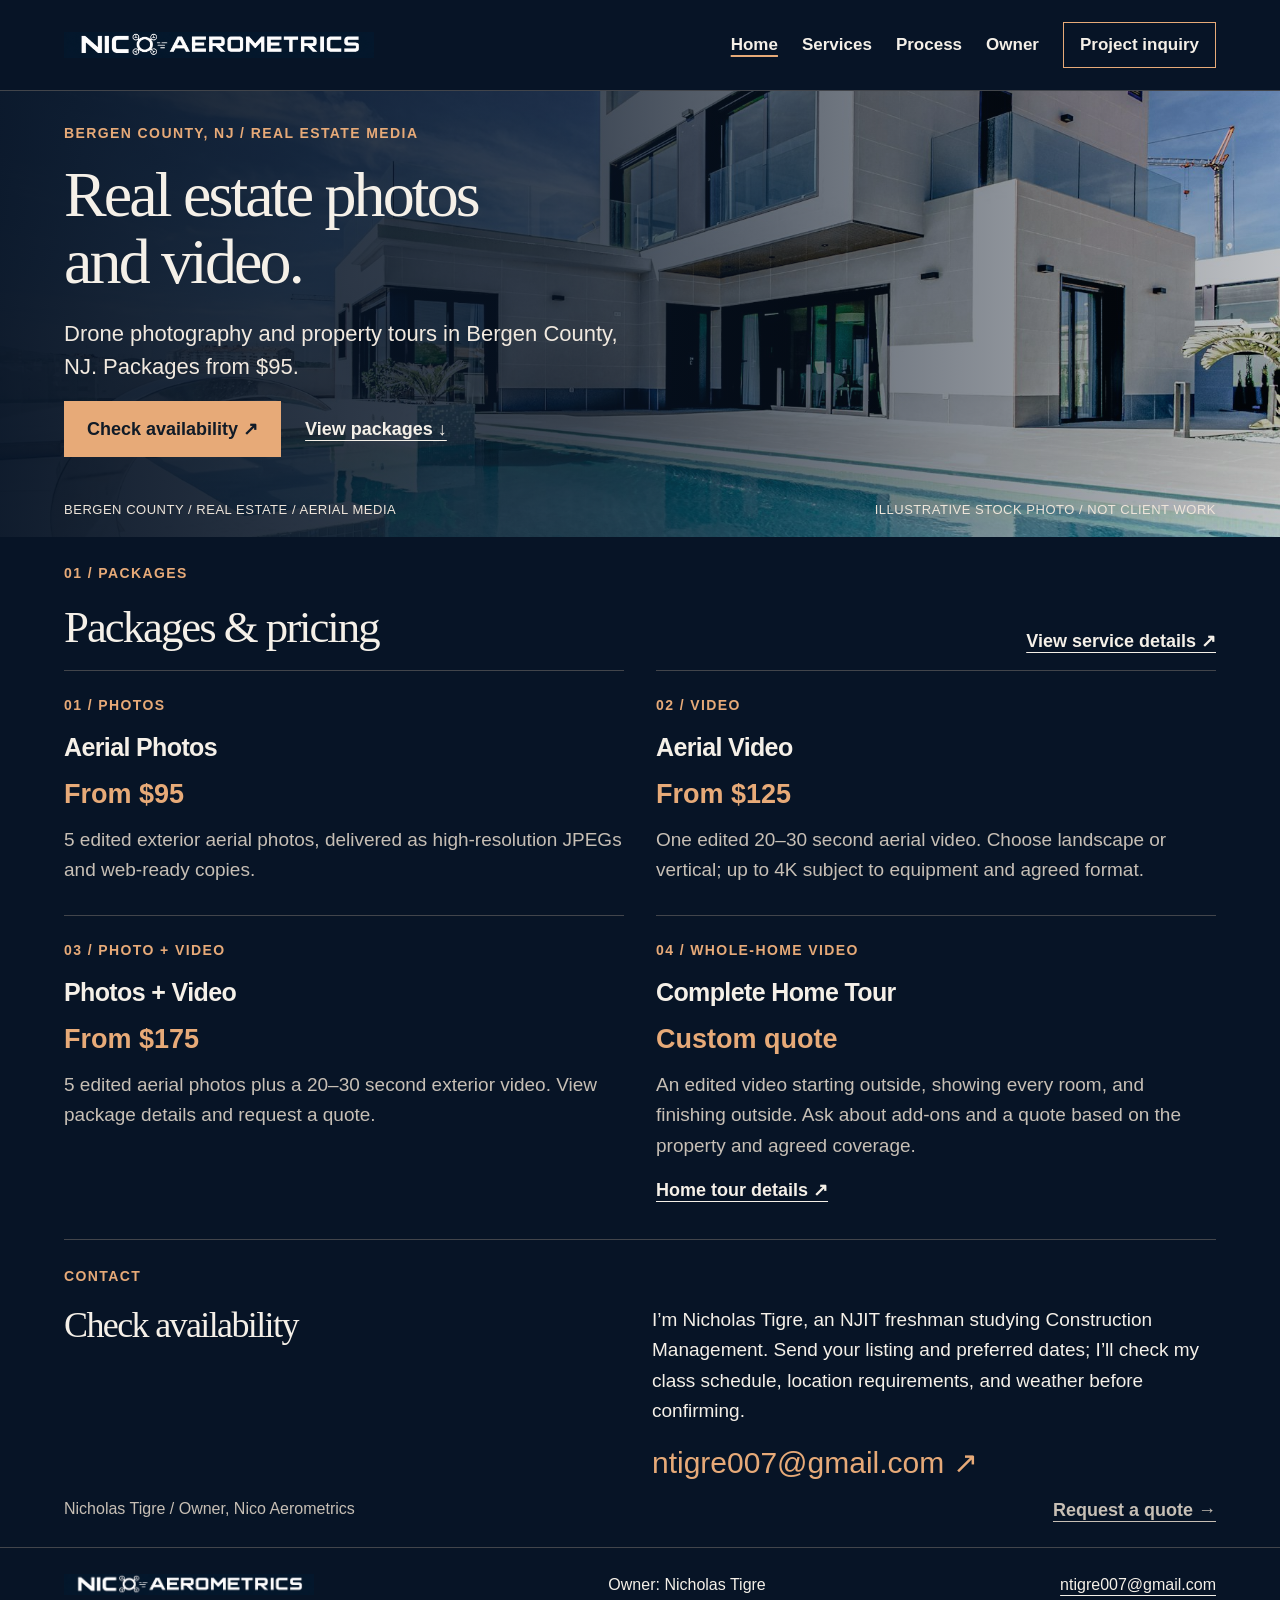
==== commit b1ae8fba: "Use direct service copy and tighten page layouts" ====
--- a/index.html
+++ b/index.html
@@ -14,11 +14,11 @@
 <main id="main-content" tabindex="-1" class="home-main">
 <section class="city-hero" aria-labelledby="hero-heading">
 <img class="hero-photo" src="assets/house-exterior.jpg" width="1800" height="1194" alt="Modern white home with a pool and glass balconies; illustrative stock photo" fetchpriority="high"><div class="hero-shade"></div>
-<div class="hero-content"><p class="eyebrow">BERGEN COUNTY, NJ / REAL ESTATE MEDIA</p><h1 id="hero-heading">Every home.<br>A different angle.</h1><p class="lead">Aerial photos and short videos for Bergen County real estate. Simple introductory packages, with a personal approach.</p><div class="actions"><a class="button" href="#contact">Check availability ↗</a><a class="text-link" href="#services">View packages ↓</a></div></div>
+<div class="hero-content"><p class="eyebrow">BERGEN COUNTY, NJ / REAL ESTATE MEDIA</p><h1 id="hero-heading">Real estate photos<br>and video.</h1><p class="lead">Drone photography and property tours in Bergen County, NJ. Packages from $95.</p><div class="actions"><a class="button" href="#contact">Check availability ↗</a><a class="text-link" href="#services">View packages ↓</a></div></div>
 <div class="hero-bottom"><span>BERGEN COUNTY / REAL ESTATE / AERIAL MEDIA</span><span>ILLUSTRATIVE STOCK PHOTO / NOT CLIENT WORK</span></div></section>
 <div class="home-sections">
-<section id="services"><div class="section-heading"><div><p class="eyebrow">01 / PACKAGES</p><h2>Bring your listing into focus.</h2></div><a class="text-link" href="projects.html">View service details ↗</a></div><div class="cards"><article><span class="number">01 / PHOTOS</span><h3>Aerial Essentials</h3><p class="package-price">From $95</p><p>5 edited exterior aerial photos, delivered as high-resolution JPEGs and web-ready copies.</p></article><article><span class="number">02 / VIDEO</span><h3>Property in Motion</h3><p class="package-price">From $125</p><p>One edited 20–30 second aerial video. Choose landscape or vertical; up to 4K subject to equipment and agreed format.</p></article><article><span class="number">03 / PHOTO + VIDEO</span><h3>Listing Launch</h3><p class="package-price">From $175</p><p>5 edited aerial photos plus a 20–30 second exterior video. View package details and request a quote.</p></article><article><span class="number">04 / WHOLE-HOME VIDEO</span><h3>Complete Home Tour</h3><p class="package-price">Custom quote</p><p>An edited video starting outside, showing every room, and finishing outside. Ask about add-ons and a quote based on the property and agreed coverage.</p><a class="text-link" href="projects.html#packages">Explore the home tour ↗</a></article></div></section>
-<section id="contact" class="contact-section"><p class="eyebrow">02 / LET’S CONNECT</p><h2>Your next listing<br>starts here.</h2><p>I’m Nicholas Tigre, an NJIT freshman studying Construction Management. Send your listing and preferred dates; I’ll check my class schedule, location requirements, and weather before confirming.</p><a class="contact-email" href="mailto:ntigre007@gmail.com">ntigre007@gmail.com <span aria-hidden="true">↗</span></a><div class="contact-bottom"><span>Nicholas Tigre / Owner, Nico Aerometrics</span><a class="text-link" href="contact.html">Prepare a detailed inquiry →</a></div></section>
+<section id="services"><div class="section-heading"><div><p class="eyebrow">01 / PACKAGES</p><h2>Packages &amp; pricing</h2></div><a class="text-link" href="projects.html">View service details ↗</a></div><div class="cards"><article><span class="number">01 / PHOTOS</span><h3>Aerial Photos</h3><p class="package-price">From $95</p><p>5 edited exterior aerial photos, delivered as high-resolution JPEGs and web-ready copies.</p></article><article><span class="number">02 / VIDEO</span><h3>Aerial Video</h3><p class="package-price">From $125</p><p>One edited 20–30 second aerial video. Choose landscape or vertical; up to 4K subject to equipment and agreed format.</p></article><article><span class="number">03 / PHOTO + VIDEO</span><h3>Photos + Video</h3><p class="package-price">From $175</p><p>5 edited aerial photos plus a 20–30 second exterior video. View package details and request a quote.</p></article><article><span class="number">04 / WHOLE-HOME VIDEO</span><h3>Complete Home Tour</h3><p class="package-price">Custom quote</p><p>An edited video starting outside, showing every room, and finishing outside. Ask about add-ons and a quote based on the property and agreed coverage.</p><a class="text-link" href="projects.html#packages">Home tour details ↗</a></article></div></section>
+<section id="contact" class="contact-section"><p class="eyebrow">CONTACT</p><h2>Check availability</h2><p>I’m Nicholas Tigre, an NJIT freshman studying Construction Management. Send your listing and preferred dates; I’ll check my class schedule, location requirements, and weather before confirming.</p><a class="contact-email" href="mailto:ntigre007@gmail.com">ntigre007@gmail.com <span aria-hidden="true">↗</span></a><div class="contact-bottom"><span>Nicholas Tigre / Owner, Nico Aerometrics</span><a class="text-link" href="contact.html">Request a quote →</a></div></section>
 </div></main>
 <footer class="site-footer"><a class="brand brand-logo" href="index.html"><img src="assets/nico-aerometrics-logo.png" alt="Nico Aerometrics — Home" width="2172" height="724"></a><p>Owner: Nicholas Tigre</p><p><a href="mailto:ntigre007@gmail.com">ntigre007@gmail.com</a></p></footer>
 </body>
--- a/styles.css
+++ b/styles.css
@@ -2,11 +2,14 @@
 :root{--paper:#071426;--ink:#f5f0e8;--muted:#c7bfb5;--orange:#e7aa78;--line:#42454b;--panel:#111f30;color-scheme:dark}
 *{box-sizing:border-box}body{margin:0;background:var(--paper);color:var(--ink);font-family:'Segoe UI',Arial,sans-serif;font-size:19px}a{color:inherit;text-underline-offset:5px}button,input,select,textarea{font:inherit}a:focus-visible,button:focus-visible,input:focus-visible,select:focus-visible,textarea:focus-visible{outline:3px solid var(--orange);outline-offset:5px}[hidden]{display:none!important}.skip-link{position:absolute;top:-100px;left:16px;background:var(--orange);color:var(--paper);padding:16px;z-index:10}.skip-link:focus{top:16px}
 .site-header,.site-footer{background:#071426}.site-header{border-bottom:1px solid var(--line)}.header-inner{max-width:1440px;margin:auto;padding:22px 5%;display:flex;align-items:center;justify-content:space-between;gap:28px}.brand-logo{display:block;width:310px;max-width:100%;flex-shrink:0;line-height:0}.brand-logo img{width:100%;height:auto;aspect-ratio:12/1;object-fit:cover;object-position:center;display:block}nav ul{display:flex;align-items:center;list-style:none;gap:24px;margin:0;padding:0}nav a{display:block;padding:12px 0;font-size:17px;font-weight:600;text-decoration:none}nav a:hover,nav a[aria-current=page]{text-decoration:underline;text-decoration-color:var(--orange);text-decoration-thickness:2px}nav li:last-child a{border:1px solid var(--orange);padding:12px 16px}.menu-toggle,.secondary-button{background:transparent;color:var(--ink);border:1px solid var(--muted);padding:12px 16px;cursor:pointer}
-main{max-width:1280px;margin:auto;padding:0 5%;overflow-wrap:break-word}section{padding:40px 0}h1,h2{font-family:Georgia,'Times New Roman',serif;font-weight:400;letter-spacing:-.045em}h1{font-size:clamp(44px,5.4vw,76px);line-height:1.04;margin:0 0 22px}h2{font-size:clamp(32px,3.5vw,46px);line-height:1.12;margin:0 0 20px}h3{font-size:25px;line-height:1.2;letter-spacing:-.025em;margin:16px 0}p{font-size:19px;line-height:1.6;margin:0 0 18px}.lead{font-size:22px;line-height:1.5;color:var(--muted);max-width:720px}.eyebrow,.number{font-size:14px;line-height:1.5;letter-spacing:.1em;font-weight:650;color:var(--orange)}.eyebrow{margin:0 0 18px}.detail,.caption,.gallery-note,.notice p{font-size:17px;line-height:1.55;color:var(--muted)}.button{display:inline-flex;justify-content:center;align-items:center;gap:18px;padding:16px 22px;background:var(--orange);color:#111b27;border:1px solid var(--orange);font-size:18px;font-weight:700;text-decoration:none;cursor:pointer}.button:hover{background:#f5c6a0}.text-link{font-size:18px;font-weight:600}.actions{display:flex;align-items:center;gap:24px;flex-wrap:wrap;margin:26px 0 0}.section-heading{display:flex;justify-content:space-between;align-items:end;gap:24px;margin-bottom:24px}.section-heading h2{margin-bottom:0}
-.home-main{max-width:none;padding:0}.home-sections{max-width:1280px;margin:auto;padding:0 5%}.city-hero{position:relative;isolation:isolate;display:flex;align-items:center;min-height:470px;padding:56px max(5%,calc((100vw - 1152px)/2)) 80px;background:#071426;overflow:hidden}.hero-photo,.hero-shade{position:absolute;inset:0;width:100%;height:100%;object-fit:cover;z-index:-2}.hero-photo{object-position:center 58%}.hero-shade{z-index:-1;background:linear-gradient(90deg,rgba(7,20,38,.96),rgba(7,20,38,.75) 46%,rgba(7,20,38,.18))}.hero-content{max-width:700px}.hero-content h1{font-size:clamp(48px,6.5vw,88px)}.hero-content .lead{max-width:570px;color:#f1e9df}.hero-bottom{position:absolute;bottom:18px;left:5%;right:5%;display:flex;justify-content:space-between;gap:16px;color:#eee5da;font-size:13px;line-height:1.4;letter-spacing:.04em}.home-sections>section{padding:38px 0;scroll-margin-top:20px}.cards{display:grid;grid-template-columns:repeat(2,minmax(0,1fr));gap:0 32px}.cards article{min-width:0;border-top:1px solid var(--line);padding:22px 0 12px}.cards p{color:var(--muted)}.cards .package-price{font-size:27px;line-height:1.2;color:var(--orange);font-weight:600;margin:0 0 14px}.package-cards article{padding:24px;background:var(--panel);border-top:2px solid var(--orange)}.package-cards{gap:20px}.package-cards+.detail{margin-top:22px}.contact-section{border-top:1px solid var(--line);display:grid;grid-template-columns:1fr 1fr;column-gap:40px}.contact-section>.eyebrow,.contact-bottom{grid-column:1/-1}.contact-section>h2{grid-row:2/4}.contact-email{display:inline-block;font-size:clamp(21px,2.5vw,30px);color:var(--orange);overflow-wrap:anywhere;text-decoration:none}.contact-bottom{display:flex;justify-content:space-between;flex-wrap:wrap;gap:14px;margin-top:20px;font-size:16px;color:var(--muted)}
-.page-intro{padding:46px 0 28px;border-bottom:1px solid var(--line)}.page-intro .lead{margin-bottom:0}.notice{background:var(--panel);border-left:3px solid var(--orange);padding:22px;margin:24px 0}.notice h2,.notice h3{font:600 24px/1.2 'Segoe UI',Arial,sans-serif;margin:0 0 12px}.notice p{margin-bottom:0}.steps{display:grid;grid-template-columns:1fr 1fr;gap:28px}.steps article{border-top:1px solid var(--line);padding-top:22px}.steps h2{font-size:32px;margin-top:16px}.cta{display:flex;align-items:center;justify-content:space-between;gap:24px;border-top:1px solid var(--line)}.cta h2{margin:0}.owner-layout{display:grid;grid-template-columns:.65fr 1.35fr;gap:40px;align-items:center}.owner-mark{aspect-ratio:1;background:var(--panel);border:1px solid var(--line);display:flex;align-items:center;justify-content:center;flex-direction:column;font:100px Georgia,serif;color:var(--orange)}.owner-mark span{font:15px 'Segoe UI',sans-serif;letter-spacing:.12em;margin-top:18px}.inquiry-layout{display:grid;grid-template-columns:1fr 1.25fr;gap:40px}label{display:block;font-size:18px;font-weight:600;margin-bottom:9px}input,textarea,select{display:block;width:100%;min-width:0;background:var(--panel);color:var(--ink);border:1px solid #77766f;padding:13px;margin:0 0 22px;border-radius:0}textarea{resize:vertical}input::placeholder,textarea::placeholder{color:var(--muted)}#message-result{margin-top:26px}.city-gallery{display:grid;grid-template-columns:1fr 1fr;gap:22px}.city-gallery figure{margin:0;min-width:0}.city-gallery img{display:block;width:100%;height:250px;object-fit:cover}.city-gallery figcaption{font-size:14px;line-height:1.5;color:var(--muted);padding-top:12px}.site-footer{display:flex;align-items:center;justify-content:space-between;flex-wrap:wrap;gap:20px;padding:24px 5%;border-top:1px solid var(--line)}.site-footer .brand-logo{width:250px}.site-footer p{font-size:16px;margin:0}.preview-banner{padding:18px 5%;background:var(--panel);font-size:16px}.intro-band,.home-process,.owner-strip{display:grid;grid-template-columns:1fr 1fr;gap:32px}.process-list{padding-left:22px}
+main{max-width:1280px;margin:auto;padding:0 5%;overflow-wrap:break-word}section{padding:26px 0}h1,h2{font-family:Georgia,'Times New Roman',serif;font-weight:400;letter-spacing:-.045em}h1{font-size:clamp(44px,5.4vw,76px);line-height:1.04;margin:0 0 22px}h2{font-size:clamp(32px,3.5vw,46px);line-height:1.12;margin:0 0 20px}h3{font-size:25px;line-height:1.2;letter-spacing:-.025em;margin:16px 0}p{font-size:19px;line-height:1.6;margin:0 0 18px}.lead{font-size:22px;line-height:1.5;color:var(--muted);max-width:720px}.eyebrow,.number{font-size:14px;line-height:1.5;letter-spacing:.1em;font-weight:650;color:var(--orange)}.eyebrow{margin:0 0 18px}.detail,.caption,.gallery-note,.notice p{font-size:17px;line-height:1.55;color:var(--muted)}.button{display:inline-flex;justify-content:center;align-items:center;gap:18px;padding:16px 22px;background:var(--orange);color:#111b27;border:1px solid var(--orange);font-size:18px;font-weight:700;text-decoration:none;cursor:pointer}.button:hover{background:#f5c6a0}.text-link{font-size:18px;font-weight:600}.actions{display:flex;align-items:center;gap:24px;flex-wrap:wrap;margin:26px 0 0}.section-heading{display:flex;justify-content:space-between;align-items:end;gap:24px;margin-bottom:24px}.section-heading h2{margin-bottom:0}
+.home-main{max-width:none;padding:0}.home-sections{max-width:1280px;margin:auto;padding:0 5%}.city-hero{position:relative;isolation:isolate;display:flex;align-items:center;min-height:320px;padding:32px max(5%,calc((100vw - 1152px)/2)) 80px;background:#071426;overflow:hidden}.hero-photo,.hero-shade{position:absolute;inset:0;width:100%;height:100%;object-fit:cover;z-index:-2}.hero-photo{object-position:center 58%}.hero-shade{z-index:-1;background:linear-gradient(90deg,rgba(7,20,38,.96),rgba(7,20,38,.75) 46%,rgba(7,20,38,.18))}.hero-content{max-width:700px}.hero-content h1{font-size:clamp(42px,5vw,66px)}.hero-content .lead{max-width:570px;color:#f1e9df}.hero-bottom{position:absolute;bottom:18px;left:5%;right:5%;display:flex;justify-content:space-between;gap:16px;color:#eee5da;font-size:13px;line-height:1.4;letter-spacing:.04em}.home-sections>section{padding:26px 0;scroll-margin-top:20px}.cards{display:grid;grid-template-columns:repeat(2,minmax(0,1fr));gap:0 32px}.cards article{min-width:0;border-top:1px solid var(--line);padding:22px 0 12px}.cards p{color:var(--muted)}.cards .package-price{font-size:27px;line-height:1.2;color:var(--orange);font-weight:600;margin:0 0 14px}.package-cards article{padding:24px;background:var(--panel);border-top:2px solid var(--orange)}.package-cards{gap:20px}.package-cards+.detail{margin-top:22px}.contact-section{border-top:1px solid var(--line);display:grid;grid-template-columns:1fr 1fr;column-gap:40px}.contact-section>.eyebrow,.contact-bottom{grid-column:1/-1}.contact-section>h2{grid-row:2/4}.contact-email{display:inline-block;font-size:clamp(21px,2.5vw,30px);color:var(--orange);overflow-wrap:anywhere;text-decoration:none}.contact-bottom{display:flex;justify-content:space-between;flex-wrap:wrap;gap:14px;margin-top:20px;font-size:16px;color:var(--muted)}
+.page-intro{padding:28px 0 20px;border-bottom:1px solid var(--line)}.page-intro .lead{margin-bottom:0}.notice{background:var(--panel);border-left:3px solid var(--orange);padding:22px;margin:24px 0}.notice h2,.notice h3{font:600 24px/1.2 'Segoe UI',Arial,sans-serif;margin:0 0 12px}.notice p{margin-bottom:0}.steps{display:grid;grid-template-columns:1fr 1fr;gap:28px}.steps article{border-top:1px solid var(--line);padding-top:22px}.steps h2{font-size:32px;margin-top:16px}.cta{display:flex;align-items:center;justify-content:space-between;gap:24px;border-top:1px solid var(--line)}.cta h2{margin:0}.owner-layout{display:grid;grid-template-columns:.65fr 1.35fr;gap:40px;align-items:center}.owner-mark{aspect-ratio:1;background:var(--panel);border:1px solid var(--line);display:flex;align-items:center;justify-content:center;flex-direction:column;font:100px Georgia,serif;color:var(--orange)}.owner-mark span{font:15px 'Segoe UI',sans-serif;letter-spacing:.12em;margin-top:18px}.inquiry-layout{display:grid;grid-template-columns:1fr 1.25fr;gap:40px}label{display:block;font-size:18px;font-weight:600;margin-bottom:9px}input,textarea,select{display:block;width:100%;min-width:0;background:var(--panel);color:var(--ink);border:1px solid #77766f;padding:13px;margin:0 0 22px;border-radius:0}textarea{resize:vertical}input::placeholder,textarea::placeholder{color:var(--muted)}#message-result{margin-top:26px}.city-gallery{display:grid;grid-template-columns:1fr 1fr;gap:22px}.city-gallery figure{margin:0;min-width:0}.city-gallery img{display:block;width:100%;height:250px;object-fit:cover}.city-gallery figcaption{font-size:14px;line-height:1.5;color:var(--muted);padding-top:12px}.site-footer{display:flex;align-items:center;justify-content:space-between;flex-wrap:wrap;gap:20px;padding:24px 5%;border-top:1px solid var(--line)}.site-footer .brand-logo{width:250px}.site-footer p{font-size:16px;margin:0}.preview-banner{padding:18px 5%;background:var(--panel);font-size:16px}.intro-band,.home-process,.owner-strip{display:grid;grid-template-columns:1fr 1fr;gap:32px}.process-list{padding-left:22px}
 @media(min-width:901px){.menu-toggle{display:none}}
 @media(max-width:1100px){.header-inner{gap:18px}.brand-logo{width:260px}nav ul{gap:16px}nav a{font-size:16px}}
-@media(max-width:900px){.header-inner{flex-wrap:wrap}.header-inner>.brand-logo{width:min(310px,calc(100% - 110px))}.menu-toggle{margin-left:auto}nav{width:100%}nav ul{flex-direction:column;align-items:stretch;gap:0}nav a{font-size:18px;padding:12px 0}.js-menu nav:not(.is-open){display:none}.city-hero{min-height:440px}.hero-bottom{font-size:12px}.inquiry-layout,.owner-layout{gap:28px}}
-@media(max-width:700px){body,p{font-size:18px}.lead{font-size:21px}.header-inner{padding:18px 5%}.city-hero{min-height:0;padding:40px 5% 88px}.hero-content h1{font-size:clamp(46px,11vw,70px)}.hero-content .lead{font-size:20px}.hero-shade{background:linear-gradient(90deg,rgba(7,20,38,.95),rgba(7,20,38,.67))}.hero-bottom{flex-direction:column;gap:6px}.cards,.steps,.owner-layout,.inquiry-layout,.city-gallery,.intro-band,.home-process,.owner-strip,.contact-section{grid-template-columns:1fr}.home-sections>section,section{padding:28px 0}.cards{gap:0}.package-cards{gap:18px}.cards article{padding:20px 0 10px}.package-cards article{padding:22px}.section-heading,.cta{flex-direction:column;align-items:flex-start;gap:18px}.contact-section>h2{grid-row:auto}.contact-section>.eyebrow,.contact-bottom{grid-column:auto}.contact-bottom{flex-direction:column}.owner-mark{max-width:240px}.site-footer{align-items:flex-start;flex-direction:column}.page-intro{padding-top:32px}.city-gallery img{height:220px}.actions{gap:20px}.button{font-size:17px}.gallery-note{font-size:16px}}
+@media(max-width:900px){.header-inner{flex-wrap:wrap}.header-inner>.brand-logo{width:min(310px,calc(100% - 110px))}.menu-toggle{margin-left:auto}nav{width:100%}nav ul{flex-direction:column;align-items:stretch;gap:0}nav a{font-size:18px;padding:12px 0}.js-menu nav:not(.is-open){display:none}.city-hero{min-height:320px}.hero-bottom{font-size:12px}.inquiry-layout,.owner-layout{gap:28px}}
+@media(max-width:700px){body,p{font-size:18px}.lead{font-size:21px}.header-inner{padding:18px 5%}.city-hero{min-height:0;padding:28px 5% 78px}.hero-content h1{font-size:clamp(46px,11vw,70px)}.hero-content .lead{font-size:20px}.hero-shade{background:linear-gradient(90deg,rgba(7,20,38,.95),rgba(7,20,38,.67))}.hero-bottom{flex-direction:column;gap:6px}.cards,.steps,.owner-layout,.inquiry-layout,.city-gallery,.intro-band,.home-process,.owner-strip,.contact-section{grid-template-columns:1fr}.home-sections>section,section{padding:28px 0}.cards{gap:0}.package-cards{gap:18px}.cards article{padding:20px 0 10px}.package-cards article{padding:22px}.section-heading,.cta{flex-direction:column;align-items:flex-start;gap:18px}.contact-section>h2{grid-row:auto}.contact-section>.eyebrow,.contact-bottom{grid-column:auto}.contact-bottom{flex-direction:column}.owner-mark{max-width:240px}.site-footer{align-items:flex-start;flex-direction:column}.page-intro{padding-top:32px}.city-gallery img{height:220px}.actions{gap:20px}.button{font-size:17px}.gallery-note{font-size:16px}}
 @media(prefers-reduced-motion:no-preference){a,button{transition:background-color .15s ease}}
+
+/* Compact inquiry: no empty introductory column. */
+.inquiry-layout{display:block;max-width:900px;margin-inline:auto;padding-top:22px}#inquiry-form{display:grid;grid-template-columns:repeat(2,minmax(0,1fr));gap:16px 24px}.form-field{min-width:0}.form-field input,.form-field select,.form-field textarea{margin-bottom:0}.form-wide,.form-note,#message-result,#form-status,#inquiry-form>noscript{grid-column:1/-1}.form-note{font-size:17px;color:var(--muted);margin:0}#inquiry-form>.button{justify-self:start}.contact-section{column-gap:24px}.contact-section h2{font-size:36px}.actions{margin-top:18px}.section-heading{margin-bottom:18px}@media(max-width:600px){#inquiry-form{grid-template-columns:1fr;gap:16px}.hero-content h1{font-size:44px}}
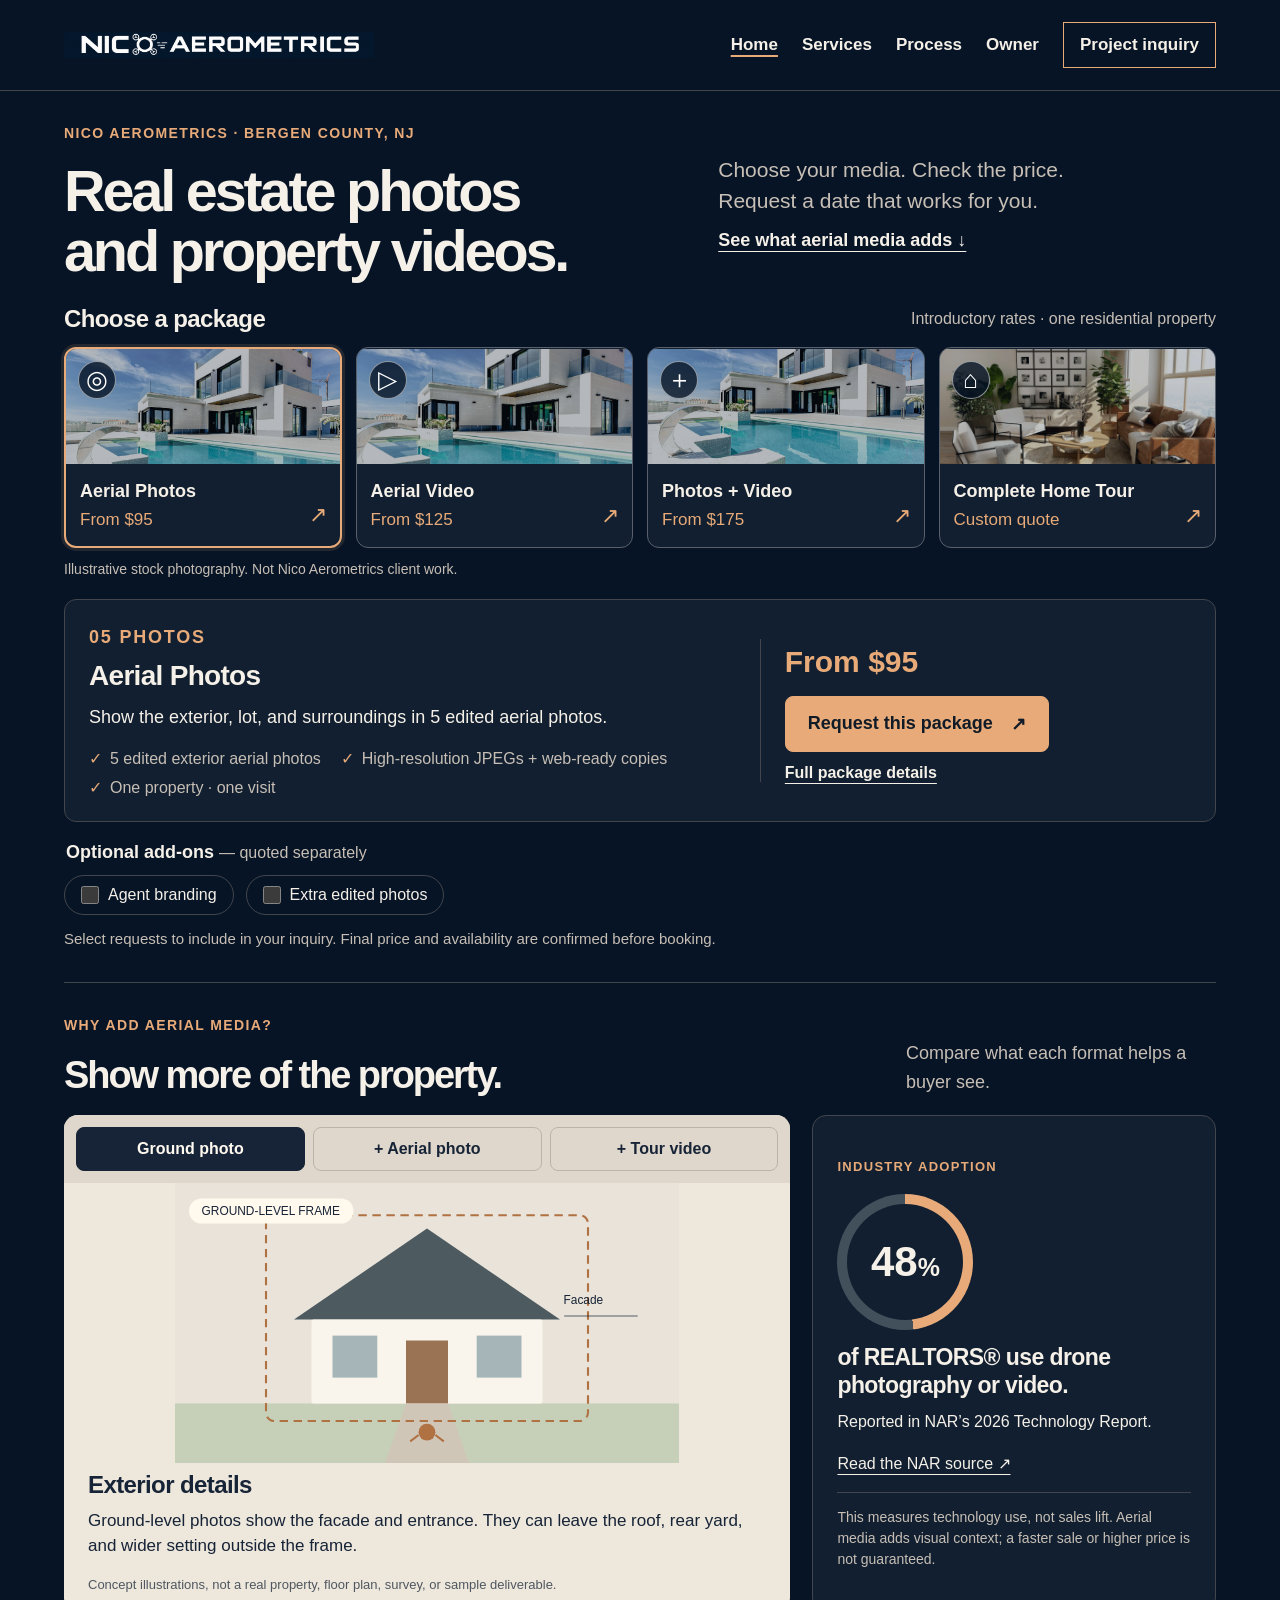
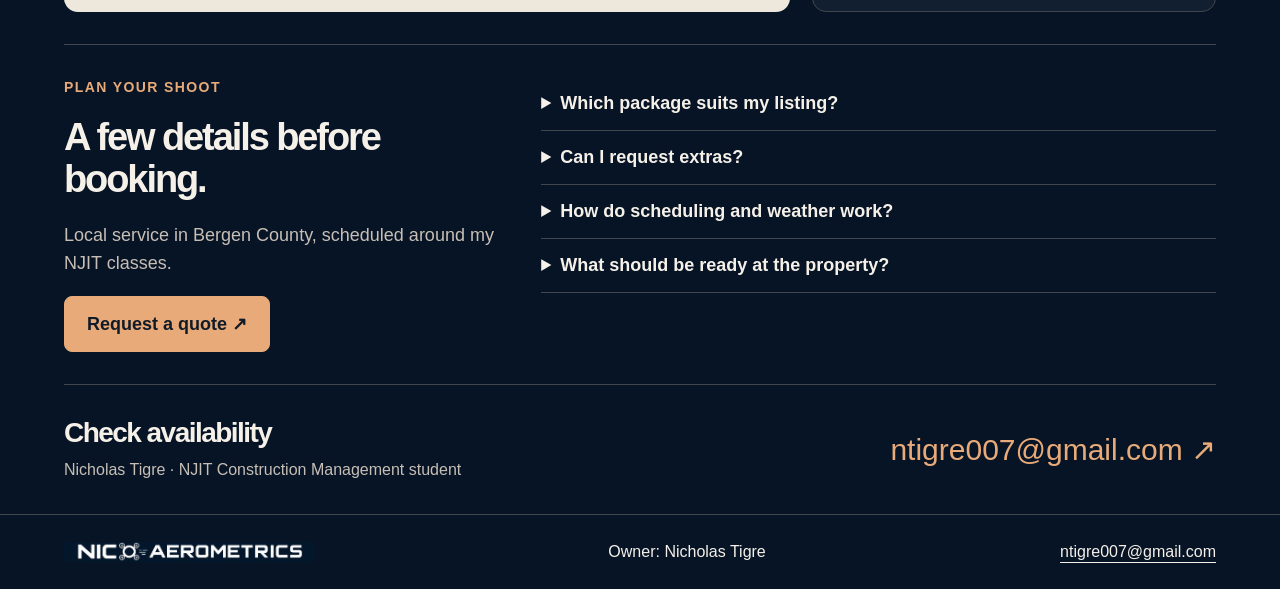
==== commit 4703d6e8: "Publish interactive media packages with mobile styling and brand icons" ====
--- a/index.html
+++ b/index.html
@@ -5,21 +5,16 @@
 <meta name="viewport" content="width=device-width, initial-scale=1.0">
 <meta name="description" content="Real estate drone photos and video in Bergen County, New Jersey.">
 <title>Home | Nico Aerometrics</title>
+<link rel="icon" href="favicon.ico" sizes="48x48"><link rel="icon" type="image/png" href="assets/favicon-48.png" sizes="48x48"><link rel="apple-touch-icon" href="assets/apple-touch-icon.png" sizes="180x180">
 <link rel="stylesheet" href="styles.css">
 <script src="script.js" defer></script>
 </head>
 <body>
 <a class="skip-link" href="#main-content">Skip to main content</a>
 <header class="site-header"><div class="header-inner"><a class="brand brand-logo" href="index.html"><img src="assets/nico-aerometrics-logo.png" alt="Nico Aerometrics — Home" width="2172" height="724"></a><button id="menu-toggle" class="menu-toggle" aria-expanded="false" aria-controls="main-nav" hidden>Menu</button><nav id="main-nav" aria-label="Main navigation"><ul><li><a href="index.html" aria-current="page">Home</a></li><li><a href="projects.html">Services</a></li><li><a href="skills.html">Process</a></li><li><a href="about.html">Owner</a></li><li><a href="contact.html">Project inquiry</a></li></ul></nav></div></header>
-<main id="main-content" tabindex="-1" class="home-main">
-<section class="city-hero" aria-labelledby="hero-heading">
-<img class="hero-photo" src="assets/house-exterior.jpg" width="1800" height="1194" alt="Modern white home with a pool and glass balconies; illustrative stock photo" fetchpriority="high"><div class="hero-shade"></div>
-<div class="hero-content"><p class="eyebrow">BERGEN COUNTY, NJ / REAL ESTATE MEDIA</p><h1 id="hero-heading">Real estate photos<br>and video.</h1><p class="lead">Drone photography and property tours in Bergen County, NJ. Packages from $95.</p><div class="actions"><a class="button" href="#contact">Check availability ↗</a><a class="text-link" href="#services">View packages ↓</a></div></div>
-<div class="hero-bottom"><span>BERGEN COUNTY / REAL ESTATE / AERIAL MEDIA</span><span>ILLUSTRATIVE STOCK PHOTO / NOT CLIENT WORK</span></div></section>
-<div class="home-sections">
-<section id="services"><div class="section-heading"><div><p class="eyebrow">01 / PACKAGES</p><h2>Packages &amp; pricing</h2></div><a class="text-link" href="projects.html">View service details ↗</a></div><div class="cards"><article><span class="number">01 / PHOTOS</span><h3>Aerial Photos</h3><p class="package-price">From $95</p><p>5 edited exterior aerial photos, delivered as high-resolution JPEGs and web-ready copies.</p></article><article><span class="number">02 / VIDEO</span><h3>Aerial Video</h3><p class="package-price">From $125</p><p>One edited 20–30 second aerial video. Choose landscape or vertical; up to 4K subject to equipment and agreed format.</p></article><article><span class="number">03 / PHOTO + VIDEO</span><h3>Photos + Video</h3><p class="package-price">From $175</p><p>5 edited aerial photos plus a 20–30 second exterior video. View package details and request a quote.</p></article><article><span class="number">04 / WHOLE-HOME VIDEO</span><h3>Complete Home Tour</h3><p class="package-price">Custom quote</p><p>An edited video starting outside, showing every room, and finishing outside. Ask about add-ons and a quote based on the property and agreed coverage.</p><a class="text-link" href="projects.html#packages">Home tour details ↗</a></article></div></section>
-<section id="contact" class="contact-section"><p class="eyebrow">CONTACT</p><h2>Check availability</h2><p>I’m Nicholas Tigre, an NJIT freshman studying Construction Management. Send your listing and preferred dates; I’ll check my class schedule, location requirements, and weather before confirming.</p><a class="contact-email" href="mailto:ntigre007@gmail.com">ntigre007@gmail.com <span aria-hidden="true">↗</span></a><div class="contact-bottom"><span>Nicholas Tigre / Owner, Nico Aerometrics</span><a class="text-link" href="contact.html">Request a quote →</a></div></section>
-</div></main>
+<main id="main-content" tabindex="-1" class="home-main"><div class="home-sections"><section id="services" class="booking-hero" aria-labelledby="hero-heading"><div class="booking-heading"><div><p class="eyebrow">NICO AEROMETRICS · BERGEN COUNTY, NJ</p><h1 id="hero-heading">Real estate photos<br>and property videos.</h1></div><div><p class="lead">Choose your media. Check the price.<br>Request a date that works for you.</p><a class="text-link" href="#why-aerial">See what aerial media adds ↓</a></div></div><div class="picker-label"><h2>Choose a package</h2><span>Introductory rates · one residential property</span></div><div class="service-picker" aria-label="Select a package" hidden><button type="button" class="service-choice" data-choice="photos" aria-controls="package-photos" aria-pressed="true"><span class="choice-image"><img src="assets/house-exterior.jpg" width="400" height="220" alt="" loading="eager"><span class="choice-mark" aria-hidden="true">◎</span></span><span class="choice-copy"><strong>Aerial Photos</strong><span>From $95</span></span><span class="choice-arrow" aria-hidden="true">↗</span></button><button type="button" class="service-choice" data-choice="video" aria-controls="package-video" aria-pressed="false"><span class="choice-image"><img src="assets/house-exterior.jpg" width="400" height="220" alt="" loading="lazy"><span class="choice-mark" aria-hidden="true">▷</span></span><span class="choice-copy"><strong>Aerial Video</strong><span>From $125</span></span><span class="choice-arrow" aria-hidden="true">↗</span></button><button type="button" class="service-choice" data-choice="bundle" aria-controls="package-bundle" aria-pressed="false"><span class="choice-image"><img src="assets/house-exterior.jpg" width="400" height="220" alt="" loading="lazy"><span class="choice-mark" aria-hidden="true">＋</span></span><span class="choice-copy"><strong>Photos + Video</strong><span>From $175</span></span><span class="choice-arrow" aria-hidden="true">↗</span></button><button type="button" class="service-choice" data-choice="tour" aria-controls="package-tour" aria-pressed="false"><span class="choice-image"><img src="assets/home-interior.jpg" width="400" height="220" alt="" loading="lazy"><span class="choice-mark" aria-hidden="true">⌂</span></span><span class="choice-copy"><strong>Complete Home Tour</strong><span>Custom quote</span></span><span class="choice-arrow" aria-hidden="true">↗</span></button></div><p class="stock-note">Illustrative stock photography. Not Nico Aerometrics client work.</p><div class="package-panels"><article id="package-photos" class="package-panel" data-package="photos" aria-labelledby="title-photos"><div><p class="eyebrow">05 PHOTOS</p><h3 id="title-photos">Aerial Photos</h3><p>Show the exterior, lot, and surroundings in 5 edited aerial photos.</p><ul class="included-list"><li>5 edited exterior aerial photos</li><li>High-resolution JPEGs + web-ready copies</li><li>One property · one visit</li></ul></div><div class="package-action"><p class="package-price">From $95</p><a class="button package-inquiry" data-service="photos" href="contact.html?service=photos">Request this package <span aria-hidden="true">↗</span></a><a class="text-link" href="projects.html#packages">Full package details</a></div></article><article id="package-video" class="package-panel" data-package="video" aria-labelledby="title-video"><div><p class="eyebrow">20–30 SECONDS</p><h3 id="title-video">Aerial Video</h3><p>A short exterior edit for your listing or social channels.</p><ul class="included-list"><li>One edited 20–30 second video</li><li>Landscape or vertical format</li><li>Up to 4K, subject to equipment and format</li></ul></div><div class="package-action"><p class="package-price">From $125</p><a class="button package-inquiry" data-service="video" href="contact.html?service=video">Request this package <span aria-hidden="true">↗</span></a><a class="text-link" href="projects.html#packages">Full package details</a></div></article><article id="package-bundle" class="package-panel" data-package="bundle" aria-labelledby="title-bundle"><div><p class="eyebrow">COMBINED PACKAGE</p><h3 id="title-bundle">Photos + Video</h3><p>Exterior photos and a short video from the same property visit.</p><ul class="included-list"><li>5 edited aerial photos</li><li>One edited 20–30 second exterior video</li><li>High-resolution photos + web-ready copies</li></ul></div><div class="package-action"><p class="package-price">From $175</p><a class="button package-inquiry" data-service="bundle" href="contact.html?service=bundle">Request this package <span aria-hidden="true">↗</span></a><a class="text-link" href="projects.html#packages">Full package details</a></div></article><article id="package-tour" class="package-panel" data-package="tour" aria-labelledby="title-tour"><div><p class="eyebrow">EVERY ROOM</p><h3 id="title-tour">Complete Home Tour</h3><p>An edited video that starts outside, shows every room, and finishes outside.</p><ul class="included-list"><li>Exterior opening and closing</li><li>Room-by-room interior coverage</li><li>Route, length, and filming method agreed before booking</li></ul></div><div class="package-action"><p class="package-price">Custom quote</p><a class="button package-inquiry" data-service="tour" href="contact.html?service=tour">Request this package <span aria-hidden="true">↗</span></a><a class="text-link" href="projects.html#packages">Full package details</a></div></article></div><fieldset class="add-on-picker" hidden><legend>Optional add-ons <span>— quoted separately</span></legend><label><input type="checkbox" value="Agent branding">Agent branding</label><label><input type="checkbox" value="Extra edited photos">Extra edited photos</label><p class="caption">Select requests to include in your inquiry. Final price and availability are confirmed before booking.</p></fieldset></section>
+<section id="why-aerial" class="media-benefits" aria-labelledby="benefit-title"><div class="section-heading"><div><p class="eyebrow">WHY ADD AERIAL MEDIA?</p><h2 id="benefit-title">Show more of the property.</h2></div><p>Compare what each format helps a buyer see.</p></div><div class="benefit-grid"><div class="comparison-widget"><div class="view-switch" aria-label="Choose a property view" hidden><button type="button" data-view-choice="ground" aria-controls="view-ground" aria-pressed="true">Ground photo</button><button type="button" data-view-choice="aerial" aria-controls="view-aerial" aria-pressed="false">+ Aerial photo</button><button type="button" data-view-choice="tour" aria-controls="view-tour" aria-pressed="false">+ Tour video</button></div><div class="comparison-panels"><article id="view-ground" data-view="ground"><img src="assets/view-ground.svg" width="720" height="400" loading="lazy" alt="Illustration of a house facade from ground level, with the roof and yard partly out of view"><div class="view-description"><h3>Exterior details</h3><p>Ground-level photos show the facade and entrance. They can leave the roof, rear yard, and wider setting outside the frame.</p></div></article><article id="view-aerial" data-view="aerial"><img src="assets/view-aerial.svg" width="720" height="400" loading="lazy" alt="Overhead property illustration showing a house roof, rear yard, driveway, and surrounding street"><div class="view-description"><h3>Lot and surroundings</h3><p>Aerial views add the roof, outdoor space, access, and nearby features in one frame. Useful when the setting is part of the listing’s appeal.</p></div></article><article id="view-tour" data-view="tour"><img src="assets/view-tour.svg" width="720" height="400" loading="lazy" alt="Conceptual room layout with a video route from outside through living room, kitchen, and bedrooms and back outside"><div class="view-description"><h3>Room-to-room flow</h3><p>A video connects spaces in sequence, helping buyers understand how the rooms relate before visiting.</p></div></article></div><p class="diagram-note">Concept illustrations, not a real property, floor plan, survey, or sample deliverable.</p></div><aside class="evidence-card"><p class="eyebrow">INDUSTRY ADOPTION</p><div class="stat-ring"><strong>48<span>%</span></strong></div><h3>of REALTORS® use drone photography or video.</h3><p>Reported in NAR’s 2026 Technology Report.</p><a href="https://www.nar.realtor/newsroom/realtors-adopt-technology-to-save-time-and-improve-the-client-experience-nar-report-finds" target="_blank" rel="noopener noreferrer">Read the NAR source ↗</a><p class="evidence-limit">This measures technology use, not sales lift. Aerial media adds visual context; a faster sale or higher price is not guaranteed.</p></aside></div></section>
+<section class="listing-guide" aria-labelledby="guide-title"><div><p class="eyebrow">PLAN YOUR SHOOT</p><h2 id="guide-title">A few details before booking.</h2><p>Local service in Bergen County, scheduled around my NJIT classes.</p><a class="button" href="contact.html">Request a quote ↗</a></div><div class="faq-list"><details><summary>Which package suits my listing?</summary><p>Choose photos for exterior and lot context, video for a short moving overview, or the bundle for both. Choose the home tour when you need every room included. Share your property size and priorities for a recommendation.</p></details><details><summary>Can I request extras?</summary><p>Yes. Ask for agent branding, extra photos, or coverage of specific features. Extras and any additional fees are confirmed in the quote.</p></details><details><summary>How do scheduling and weather work?</summary><p>Send preferred dates and your listing deadline. I’ll check class availability, access, airspace, and permissions. Wind, gusts, rain, visibility, and equipment limits are reviewed before flight; unsuitable conditions may require a new date.</p></details><details><summary>What should be ready at the property?</summary><p>Arrange owner permission and access to the agreed areas. For a home tour, prepare every room and discuss the route and filming method in advance. Indoor FPV depends on a suitable setup and safe access; a single continuous take is not guaranteed.</p></details></div></section><section id="contact" class="contact-bar"><div><h2>Check availability</h2><p>Nicholas Tigre · NJIT Construction Management student</p></div><a class="contact-email" href="mailto:ntigre007@gmail.com">ntigre007@gmail.com ↗</a></section></div></main>
 <footer class="site-footer"><a class="brand brand-logo" href="index.html"><img src="assets/nico-aerometrics-logo.png" alt="Nico Aerometrics — Home" width="2172" height="724"></a><p>Owner: Nicholas Tigre</p><p><a href="mailto:ntigre007@gmail.com">ntigre007@gmail.com</a></p></footer>
 </body>
 </html>
--- a/styles.css
+++ b/styles.css
@@ -13,3 +13,12 @@
 
 /* Compact inquiry: no empty introductory column. */
 .inquiry-layout{display:block;max-width:900px;margin-inline:auto;padding-top:22px}#inquiry-form{display:grid;grid-template-columns:repeat(2,minmax(0,1fr));gap:16px 24px}.form-field{min-width:0}.form-field input,.form-field select,.form-field textarea{margin-bottom:0}.form-wide,.form-note,#message-result,#form-status,#inquiry-form>noscript{grid-column:1/-1}.form-note{font-size:17px;color:var(--muted);margin:0}#inquiry-form>.button{justify-self:start}.contact-section{column-gap:24px}.contact-section h2{font-size:36px}.actions{margin-top:18px}.section-heading{margin-bottom:18px}@media(max-width:600px){#inquiry-form{grid-template-columns:1fr;gap:16px}.hero-content h1{font-size:44px}}
+
+/* Visual service selection and compact listing-media comparison. */
+h1,h2{font-family:'Segoe UI',Arial,sans-serif;font-weight:650;letter-spacing:-.055em}h1{font-size:clamp(38px,4.5vw,62px)}h2{font-size:clamp(28px,3vw,38px)}.home-sections{max-width:1360px}.home-sections>section{padding:32px 0}.booking-heading{display:grid;grid-template-columns:1.25fr 1fr;align-items:center;gap:32px;margin-bottom:24px}.booking-heading h1{margin:0}.booking-heading .lead{font-size:21px;line-height:1.5;margin-bottom:12px}.picker-label{display:flex;justify-content:space-between;align-items:center;gap:16px;margin:0 0 14px}.picker-label h2{font-size:24px;letter-spacing:-.025em;margin:0}.picker-label>span{font-size:16px;color:var(--muted)}.service-picker{display:grid;grid-template-columns:repeat(4,minmax(0,1fr));gap:14px}.service-choice{position:relative;display:block;padding:0;background:var(--panel);color:var(--ink);border:1px solid #58606b;border-radius:12px;overflow:hidden;text-align:left;cursor:pointer;min-width:0}.service-choice[aria-pressed=true]{border:2px solid var(--orange);box-shadow:0 0 0 3px #e7aa7820}.choice-image{display:block;position:relative;height:115px;overflow:hidden}.choice-image img{display:block;width:100%;height:100%;object-fit:cover;opacity:.76}.service-choice:nth-child(2) img{object-position:80% 60%;transform:scale(1.18)}.service-choice:nth-child(3) img{object-position:10% 80%}.choice-mark{position:absolute;left:12px;top:12px;display:grid;place-items:center;width:38px;height:38px;border:1px solid #ffffff85;background:#071426cc;color:#fff;border-radius:50%;font-size:25px}.choice-copy{display:block;padding:16px 32px 16px 14px}.choice-copy strong{display:block;font-size:18px;line-height:1.25;margin-bottom:6px}.choice-copy>span{font-size:17px;color:var(--orange)}.choice-arrow{position:absolute;right:13px;bottom:18px;color:var(--orange);font-size:22px}.stock-note{font-size:14px;color:var(--muted);margin:10px 0 18px}.package-panels{border:1px solid var(--line);background:var(--panel);border-radius:12px;overflow:hidden}.package-panel{padding:24px;display:grid;grid-template-columns:1.5fr 1fr;gap:24px;align-items:center}.package-panel+.package-panel{border-top:1px solid var(--line)}.package-panel h3{font-size:28px;margin:0 0 12px}.package-panel .eyebrow{margin-bottom:8px}.package-panel p{font-size:18px;line-height:1.5}.included-list{list-style:none;padding:0;margin:0;display:flex;gap:10px 20px;flex-wrap:wrap;font-size:16px;color:var(--muted)}.included-list li:before{content:'✓';color:var(--orange);margin-right:8px}.package-action{display:flex;flex-direction:column;align-items:flex-start;gap:12px;border-left:1px solid var(--line);padding-left:24px}.package-action .package-price{font-size:30px;font-weight:650;color:var(--orange);margin:0}.package-action .text-link{font-size:16px}.add-on-picker{margin:20px 0 0;border:0;padding:0;display:flex;gap:12px;flex-wrap:wrap}.add-on-picker legend{font-size:18px;font-weight:600;margin-bottom:12px}.add-on-picker legend span{font-size:16px;color:var(--muted);font-weight:400}.add-on-picker label{display:flex;align-items:center;gap:9px;font-size:16px;font-weight:400;border:1px solid var(--line);border-radius:24px;padding:10px 16px;margin:0;cursor:pointer}.add-on-picker label:has(input:checked){background:var(--panel);border-color:var(--orange)}.add-on-picker input{width:18px;height:18px;margin:0;accent-color:var(--orange)}.add-on-picker .caption{flex-basis:100%;margin:0;font-size:15px}.media-benefits{border-top:1px solid var(--line)}.media-benefits .section-heading>p{max-width:310px;font-size:18px;margin:0;color:var(--muted)}.benefit-grid{display:grid;grid-template-columns:1.8fr 1fr;gap:22px}.comparison-widget{background:#ede7dc;color:#172437;border-radius:14px;overflow:hidden;min-width:0}.view-switch{display:flex;padding:12px;gap:8px;background:#dfd7cb}.view-switch button{flex:1;border:1px solid #bcb2a5;background:transparent;color:#172437;border-radius:8px;padding:12px 8px;font-size:16px;cursor:pointer;font-weight:600}.view-switch button[aria-pressed=true]{background:#172437;color:#fff9ef;border-color:#172437}.comparison-panels img{width:100%;height:auto;max-height:280px;display:block;object-fit:contain}.view-description{padding:8px 24px 16px}.view-description h3{font-size:24px;margin:0 0 8px}.view-description p{font-size:17px;margin:0;line-height:1.5}.diagram-note{font-size:13px;padding:0 24px 16px;margin:0;color:#505760}.evidence-card{border:1px solid var(--line);border-radius:14px;padding:24px;background:var(--panel);display:flex;flex-direction:column;align-items:flex-start;justify-content:center}.evidence-card h3{font-size:23px;margin:14px 0 10px}.evidence-card p,.evidence-card a{font-size:16px;line-height:1.5}.evidence-card .eyebrow{font-size:13px}.stat-ring{width:136px;height:136px;display:grid;place-items:center;border-radius:50%;background:conic-gradient(var(--orange) 0 48%,#42505b 48% 100%);position:relative}.stat-ring:before{content:'';position:absolute;inset:10px;border-radius:50%;background:var(--panel)}.stat-ring strong{position:relative;font-size:42px;font-weight:650}.stat-ring strong span{font-size:25px}.evidence-card .evidence-limit{border-top:1px solid var(--line);padding-top:14px;margin:16px 0 0;font-size:14px;color:var(--muted)}.listing-guide{display:grid;grid-template-columns:.85fr 1.3fr;gap:36px;border-top:1px solid var(--line)}.listing-guide>div>p:not(.eyebrow){font-size:18px;color:var(--muted)}.faq-list details{border-bottom:1px solid var(--line)}.faq-list summary{font-size:18px;font-weight:600;cursor:pointer;padding:16px 24px 16px 0}.faq-list details p{font-size:17px;color:var(--muted);padding:0 0 12px}.contact-bar{display:flex;align-items:center;justify-content:space-between;gap:24px;border-top:1px solid var(--line)}.contact-bar h2{font-size:28px;margin-bottom:8px}.contact-bar p{font-size:16px;color:var(--muted);margin:0}.contact-bar .contact-email{font-size:clamp(20px,2.5vw,30px)}.button{border-radius:8px}.button:hover{box-shadow:0 5px 18px #0005}.view-switch button:focus-visible{outline-color:#834d29}.service-choice:hover{border-color:var(--orange)}
+@media(prefers-reduced-motion:no-preference){.service-choice,.button{transition:transform .18s ease,box-shadow .18s ease,border-color .18s ease}.service-choice:hover{transform:translateY(-4px)}.service-choice:active,.button:active{transform:translateY(1px)}}
+@media(max-width:950px){.choice-copy strong{font-size:17px}.package-panel{grid-template-columns:1.2fr 1fr}.benefit-grid{grid-template-columns:1.4fr 1fr}.package-action .button{font-size:16px;padding:14px}}
+@media(max-width:700px){.home-sections>section{padding:24px 0}.booking-heading{grid-template-columns:1fr;gap:14px;margin-bottom:22px}.booking-heading h1{font-size:42px}.booking-heading .lead{font-size:19px}.picker-label{align-items:flex-start;flex-direction:column;gap:6px}.picker-label>span{font-size:15px}.service-picker{grid-template-columns:repeat(2,minmax(0,1fr));gap:12px}.choice-image{height:90px}.choice-copy{padding:12px 28px 12px 12px}.choice-copy strong{font-size:17px}.choice-copy>span{font-size:16px}.choice-mark{width:30px;height:30px;font-size:20px;left:10px;top:10px}.package-panel,.benefit-grid,.listing-guide{grid-template-columns:1fr;gap:20px}.package-panel{padding:20px}.package-action{border-left:0;border-top:1px solid var(--line);padding:16px 0 0;align-items:stretch}.package-action .button{font-size:17px}.evidence-card{display:grid;grid-template-columns:100px 1fr;gap:0 18px;padding:20px}.stat-ring{width:100px;height:100px;grid-column:1;grid-row:2/5}.stat-ring strong{font-size:32px}.evidence-card>.eyebrow,.evidence-card>.evidence-limit{grid-column:1/-1}.evidence-card h3{font-size:20px;margin-top:0}.evidence-card>p:not(.eyebrow):not(.evidence-limit),.evidence-card>a{grid-column:2}.view-switch{gap:5px;padding:9px}.view-switch button{font-size:14px;padding:11px 5px}.view-description{padding:8px 18px 14px}.diagram-note{padding-inline:18px}.contact-bar{align-items:flex-start;flex-direction:column;gap:12px}.listing-guide{gap:18px}.add-on-picker label{font-size:15px;padding:9px 12px}.included-list{display:block}.included-list li{margin-top:6px}}
+
+/* Phone ergonomics: readable fields, tappable controls, flexible narrow layouts. */
+input,select,textarea{font-size:18px}.menu-toggle,.secondary-button,.view-switch button,.faq-list summary{min-height:44px}.booking-heading>div,.package-panel>div,.benefit-grid>*,.listing-guide>*{min-width:0}.button{white-space:normal;text-align:center}.contact-email{word-break:normal;overflow-wrap:anywhere}@media(max-width:380px){.service-picker{gap:9px}.choice-copy{padding-right:22px}.choice-copy strong{font-size:16px}.choice-arrow{right:8px;font-size:19px}.booking-heading h1{font-size:36px}.view-switch button{font-size:13px}.evidence-card{grid-template-columns:84px 1fr;gap:0 12px}.stat-ring{width:84px;height:84px}.stat-ring strong{font-size:28px}.evidence-card h3{font-size:18px}.add-on-picker label{max-width:100%}}
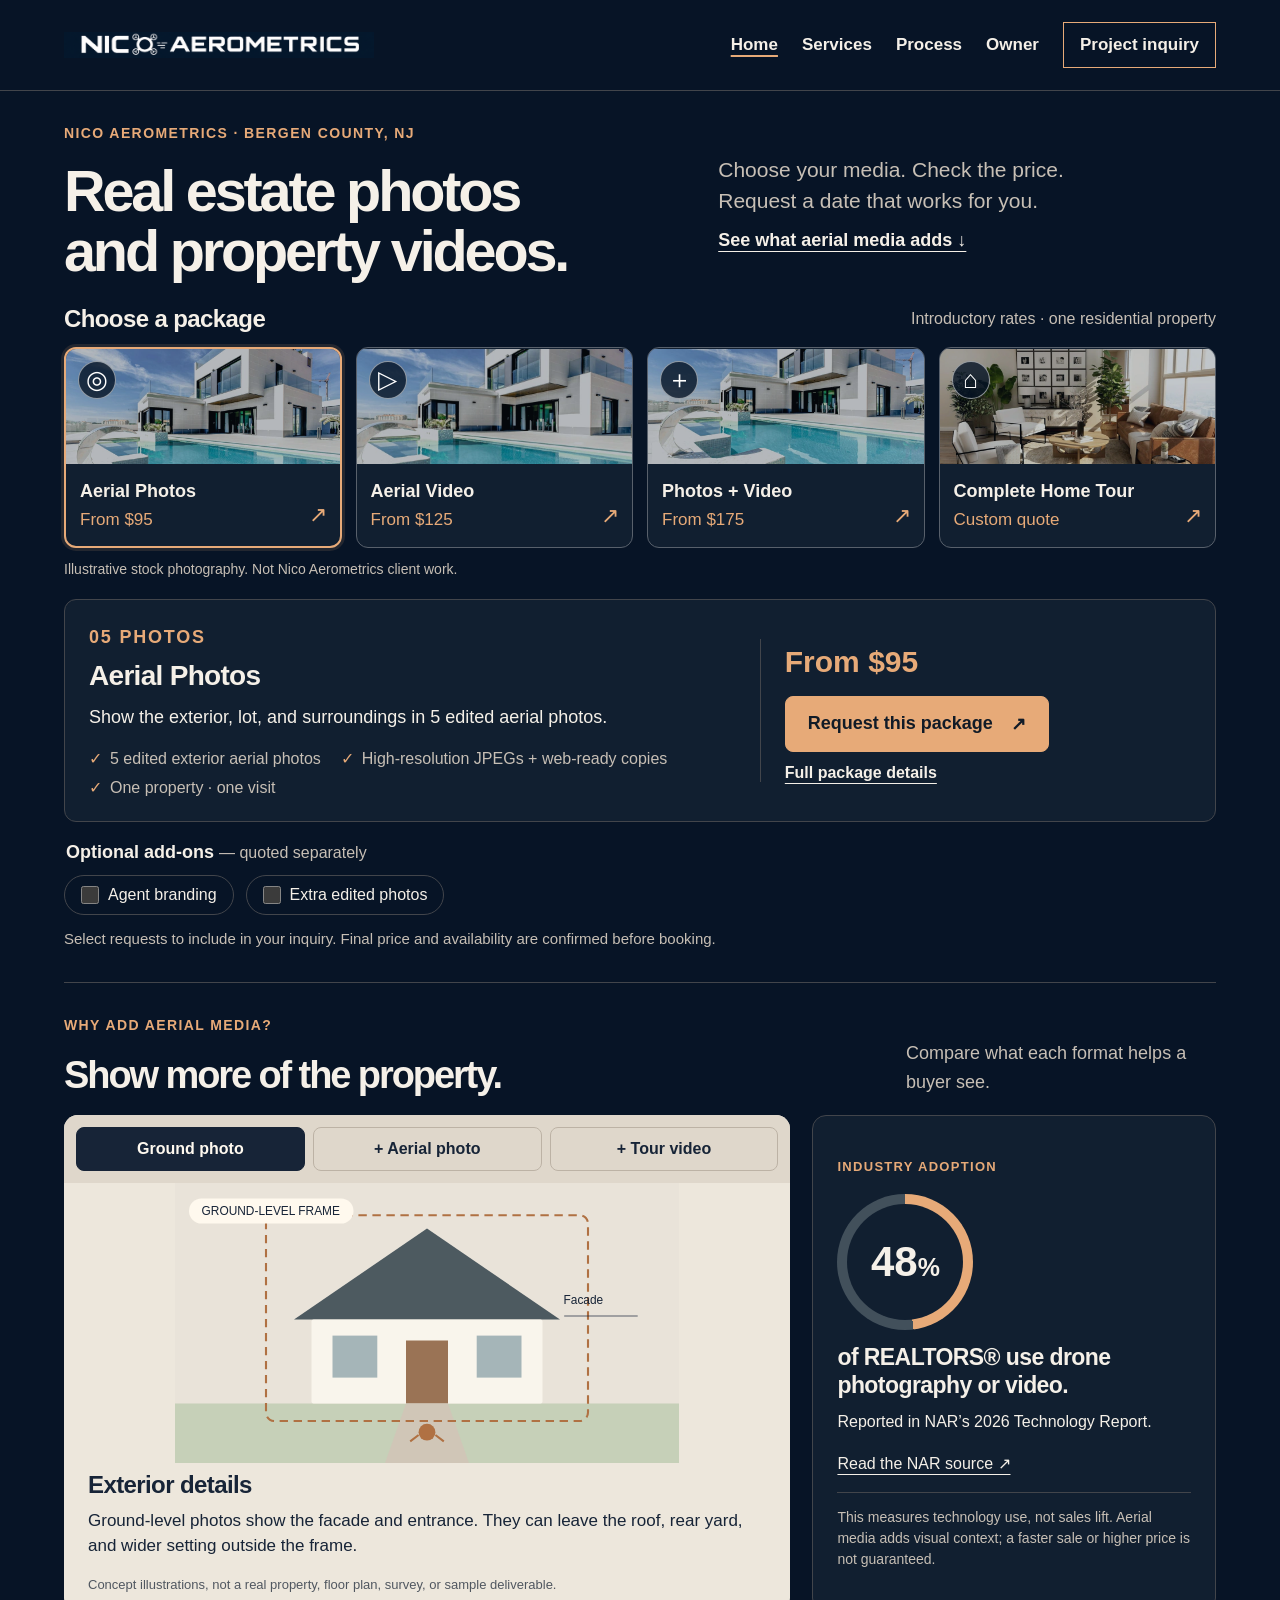
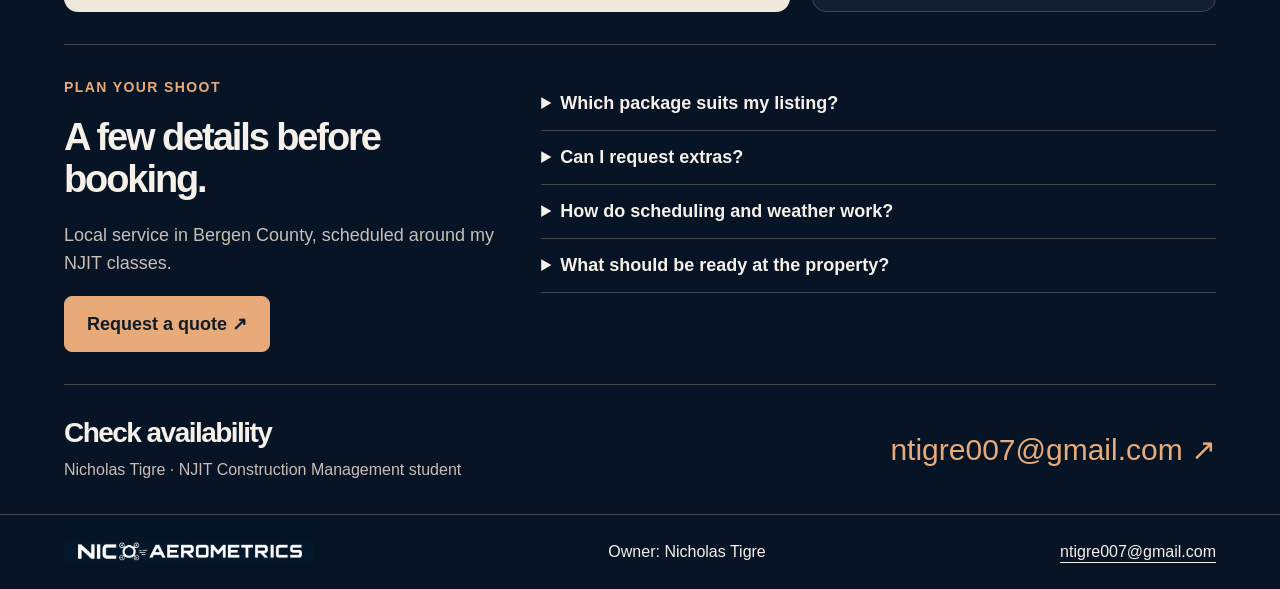
==== commit acff80bd: "Improve image loading and eliminate startup layout shifts" ====
--- a/index.html
+++ b/index.html
@@ -6,15 +6,15 @@
 <meta name="description" content="Real estate drone photos and video in Bergen County, New Jersey.">
 <title>Home | Nico Aerometrics</title>
 <link rel="icon" href="favicon.ico" sizes="48x48"><link rel="icon" type="image/png" href="assets/favicon-48.png" sizes="48x48"><link rel="apple-touch-icon" href="assets/apple-touch-icon.png" sizes="180x180">
-<link rel="stylesheet" href="styles.css">
-<script src="script.js" defer></script>
+<link rel="stylesheet" href="styles.css?v=perf-20261029">
+<script src="script.js?v=perf-20261029"></script>
 </head>
 <body>
 <a class="skip-link" href="#main-content">Skip to main content</a>
-<header class="site-header"><div class="header-inner"><a class="brand brand-logo" href="index.html"><img src="assets/nico-aerometrics-logo.png" alt="Nico Aerometrics — Home" width="2172" height="724"></a><button id="menu-toggle" class="menu-toggle" aria-expanded="false" aria-controls="main-nav" hidden>Menu</button><nav id="main-nav" aria-label="Main navigation"><ul><li><a href="index.html" aria-current="page">Home</a></li><li><a href="projects.html">Services</a></li><li><a href="skills.html">Process</a></li><li><a href="about.html">Owner</a></li><li><a href="contact.html">Project inquiry</a></li></ul></nav></div></header>
-<main id="main-content" tabindex="-1" class="home-main"><div class="home-sections"><section id="services" class="booking-hero" aria-labelledby="hero-heading"><div class="booking-heading"><div><p class="eyebrow">NICO AEROMETRICS · BERGEN COUNTY, NJ</p><h1 id="hero-heading">Real estate photos<br>and property videos.</h1></div><div><p class="lead">Choose your media. Check the price.<br>Request a date that works for you.</p><a class="text-link" href="#why-aerial">See what aerial media adds ↓</a></div></div><div class="picker-label"><h2>Choose a package</h2><span>Introductory rates · one residential property</span></div><div class="service-picker" aria-label="Select a package" hidden><button type="button" class="service-choice" data-choice="photos" aria-controls="package-photos" aria-pressed="true"><span class="choice-image"><img src="assets/house-exterior.jpg" width="400" height="220" alt="" loading="eager"><span class="choice-mark" aria-hidden="true">◎</span></span><span class="choice-copy"><strong>Aerial Photos</strong><span>From $95</span></span><span class="choice-arrow" aria-hidden="true">↗</span></button><button type="button" class="service-choice" data-choice="video" aria-controls="package-video" aria-pressed="false"><span class="choice-image"><img src="assets/house-exterior.jpg" width="400" height="220" alt="" loading="lazy"><span class="choice-mark" aria-hidden="true">▷</span></span><span class="choice-copy"><strong>Aerial Video</strong><span>From $125</span></span><span class="choice-arrow" aria-hidden="true">↗</span></button><button type="button" class="service-choice" data-choice="bundle" aria-controls="package-bundle" aria-pressed="false"><span class="choice-image"><img src="assets/house-exterior.jpg" width="400" height="220" alt="" loading="lazy"><span class="choice-mark" aria-hidden="true">＋</span></span><span class="choice-copy"><strong>Photos + Video</strong><span>From $175</span></span><span class="choice-arrow" aria-hidden="true">↗</span></button><button type="button" class="service-choice" data-choice="tour" aria-controls="package-tour" aria-pressed="false"><span class="choice-image"><img src="assets/home-interior.jpg" width="400" height="220" alt="" loading="lazy"><span class="choice-mark" aria-hidden="true">⌂</span></span><span class="choice-copy"><strong>Complete Home Tour</strong><span>Custom quote</span></span><span class="choice-arrow" aria-hidden="true">↗</span></button></div><p class="stock-note">Illustrative stock photography. Not Nico Aerometrics client work.</p><div class="package-panels"><article id="package-photos" class="package-panel" data-package="photos" aria-labelledby="title-photos"><div><p class="eyebrow">05 PHOTOS</p><h3 id="title-photos">Aerial Photos</h3><p>Show the exterior, lot, and surroundings in 5 edited aerial photos.</p><ul class="included-list"><li>5 edited exterior aerial photos</li><li>High-resolution JPEGs + web-ready copies</li><li>One property · one visit</li></ul></div><div class="package-action"><p class="package-price">From $95</p><a class="button package-inquiry" data-service="photos" href="contact.html?service=photos">Request this package <span aria-hidden="true">↗</span></a><a class="text-link" href="projects.html#packages">Full package details</a></div></article><article id="package-video" class="package-panel" data-package="video" aria-labelledby="title-video"><div><p class="eyebrow">20–30 SECONDS</p><h3 id="title-video">Aerial Video</h3><p>A short exterior edit for your listing or social channels.</p><ul class="included-list"><li>One edited 20–30 second video</li><li>Landscape or vertical format</li><li>Up to 4K, subject to equipment and format</li></ul></div><div class="package-action"><p class="package-price">From $125</p><a class="button package-inquiry" data-service="video" href="contact.html?service=video">Request this package <span aria-hidden="true">↗</span></a><a class="text-link" href="projects.html#packages">Full package details</a></div></article><article id="package-bundle" class="package-panel" data-package="bundle" aria-labelledby="title-bundle"><div><p class="eyebrow">COMBINED PACKAGE</p><h3 id="title-bundle">Photos + Video</h3><p>Exterior photos and a short video from the same property visit.</p><ul class="included-list"><li>5 edited aerial photos</li><li>One edited 20–30 second exterior video</li><li>High-resolution photos + web-ready copies</li></ul></div><div class="package-action"><p class="package-price">From $175</p><a class="button package-inquiry" data-service="bundle" href="contact.html?service=bundle">Request this package <span aria-hidden="true">↗</span></a><a class="text-link" href="projects.html#packages">Full package details</a></div></article><article id="package-tour" class="package-panel" data-package="tour" aria-labelledby="title-tour"><div><p class="eyebrow">EVERY ROOM</p><h3 id="title-tour">Complete Home Tour</h3><p>An edited video that starts outside, shows every room, and finishes outside.</p><ul class="included-list"><li>Exterior opening and closing</li><li>Room-by-room interior coverage</li><li>Route, length, and filming method agreed before booking</li></ul></div><div class="package-action"><p class="package-price">Custom quote</p><a class="button package-inquiry" data-service="tour" href="contact.html?service=tour">Request this package <span aria-hidden="true">↗</span></a><a class="text-link" href="projects.html#packages">Full package details</a></div></article></div><fieldset class="add-on-picker" hidden><legend>Optional add-ons <span>— quoted separately</span></legend><label><input type="checkbox" value="Agent branding">Agent branding</label><label><input type="checkbox" value="Extra edited photos">Extra edited photos</label><p class="caption">Select requests to include in your inquiry. Final price and availability are confirmed before booking.</p></fieldset></section>
+<header class="site-header"><div class="header-inner"><a class="brand brand-logo" href="index.html"><picture><source type="image/webp" srcset="assets/nico-logo-744.webp 744w, assets/nico-logo-1488.webp 1488w" sizes="(max-width: 380px) 190px, (max-width: 1100px) 260px, 310px"><img src="assets/nico-aerometrics-logo.png" alt="Nico Aerometrics — Home" width="2172" height="724" decoding="async" loading="eager" fetchpriority="high"></picture></a><button id="menu-toggle" class="menu-toggle" aria-expanded="false" aria-controls="main-nav" hidden>Menu</button><nav id="main-nav" aria-label="Main navigation"><ul><li><a href="index.html" aria-current="page">Home</a></li><li><a href="projects.html">Services</a></li><li><a href="skills.html">Process</a></li><li><a href="about.html">Owner</a></li><li><a href="contact.html">Project inquiry</a></li></ul></nav></div></header>
+<main id="main-content" tabindex="-1" class="home-main"><div class="home-sections"><section id="services" class="booking-hero" aria-labelledby="hero-heading"><div class="booking-heading"><div><p class="eyebrow">NICO AEROMETRICS · BERGEN COUNTY, NJ</p><h1 id="hero-heading">Real estate photos<br>and property videos.</h1></div><div><p class="lead">Choose your media. Check the price.<br>Request a date that works for you.</p><a class="text-link" href="#why-aerial">See what aerial media adds ↓</a></div></div><div class="picker-label"><h2>Choose a package</h2><span>Introductory rates · one residential property</span></div><div class="service-picker" aria-label="Select a package" hidden><button type="button" class="service-choice" data-choice="photos" aria-controls="package-photos" aria-pressed="true"><span class="choice-image"><picture><source type="image/webp" srcset="assets/house-exterior-480.webp 480w, assets/house-exterior-960.webp 960w, assets/house-exterior-1440.webp 1440w" sizes="(max-width: 700px) calc((90vw - 12px) / 2), (max-width: 1360px) calc((90vw - 42px) / 4), 295px"><img src="assets/house-exterior.jpg" width="400" height="220" alt="" loading="eager" decoding="async"></picture><span class="choice-mark" aria-hidden="true">◎</span></span><span class="choice-copy"><strong>Aerial Photos</strong><span>From $95</span></span><span class="choice-arrow" aria-hidden="true">↗</span></button><button type="button" class="service-choice" data-choice="video" aria-controls="package-video" aria-pressed="false"><span class="choice-image"><picture><source type="image/webp" srcset="assets/house-exterior-480.webp 480w, assets/house-exterior-960.webp 960w, assets/house-exterior-1440.webp 1440w" sizes="(max-width: 700px) calc((90vw - 12px) / 2), (max-width: 1360px) calc((90vw - 42px) / 4), 295px"><img src="assets/house-exterior.jpg" width="400" height="220" alt="" loading="lazy" decoding="async"></picture><span class="choice-mark" aria-hidden="true">▷</span></span><span class="choice-copy"><strong>Aerial Video</strong><span>From $125</span></span><span class="choice-arrow" aria-hidden="true">↗</span></button><button type="button" class="service-choice" data-choice="bundle" aria-controls="package-bundle" aria-pressed="false"><span class="choice-image"><picture><source type="image/webp" srcset="assets/house-exterior-480.webp 480w, assets/house-exterior-960.webp 960w, assets/house-exterior-1440.webp 1440w" sizes="(max-width: 700px) calc((90vw - 12px) / 2), (max-width: 1360px) calc((90vw - 42px) / 4), 295px"><img src="assets/house-exterior.jpg" width="400" height="220" alt="" loading="lazy" decoding="async"></picture><span class="choice-mark" aria-hidden="true">＋</span></span><span class="choice-copy"><strong>Photos + Video</strong><span>From $175</span></span><span class="choice-arrow" aria-hidden="true">↗</span></button><button type="button" class="service-choice" data-choice="tour" aria-controls="package-tour" aria-pressed="false"><span class="choice-image"><picture><source type="image/webp" srcset="assets/home-interior-480.webp 480w, assets/home-interior-960.webp 960w, assets/home-interior-1200.webp 1200w" sizes="(max-width: 700px) calc((90vw - 12px) / 2), (max-width: 1360px) calc((90vw - 42px) / 4), 295px"><img src="assets/home-interior.jpg" width="400" height="220" alt="" loading="lazy" decoding="async"></picture><span class="choice-mark" aria-hidden="true">⌂</span></span><span class="choice-copy"><strong>Complete Home Tour</strong><span>Custom quote</span></span><span class="choice-arrow" aria-hidden="true">↗</span></button></div><p class="stock-note">Illustrative stock photography. Not Nico Aerometrics client work.</p><div class="package-panels"><article id="package-photos" class="package-panel" data-package="photos" aria-labelledby="title-photos"><div><p class="eyebrow">05 PHOTOS</p><h3 id="title-photos">Aerial Photos</h3><p>Show the exterior, lot, and surroundings in 5 edited aerial photos.</p><ul class="included-list"><li>5 edited exterior aerial photos</li><li>High-resolution JPEGs + web-ready copies</li><li>One property · one visit</li></ul></div><div class="package-action"><p class="package-price">From $95</p><a class="button package-inquiry" data-service="photos" href="contact.html?service=photos">Request this package <span aria-hidden="true">↗</span></a><a class="text-link" href="projects.html#packages">Full package details</a></div></article><article id="package-video" class="package-panel" data-package="video" aria-labelledby="title-video"><div><p class="eyebrow">20–30 SECONDS</p><h3 id="title-video">Aerial Video</h3><p>A short exterior edit for your listing or social channels.</p><ul class="included-list"><li>One edited 20–30 second video</li><li>Landscape or vertical format</li><li>Up to 4K, subject to equipment and format</li></ul></div><div class="package-action"><p class="package-price">From $125</p><a class="button package-inquiry" data-service="video" href="contact.html?service=video">Request this package <span aria-hidden="true">↗</span></a><a class="text-link" href="projects.html#packages">Full package details</a></div></article><article id="package-bundle" class="package-panel" data-package="bundle" aria-labelledby="title-bundle"><div><p class="eyebrow">COMBINED PACKAGE</p><h3 id="title-bundle">Photos + Video</h3><p>Exterior photos and a short video from the same property visit.</p><ul class="included-list"><li>5 edited aerial photos</li><li>One edited 20–30 second exterior video</li><li>High-resolution photos + web-ready copies</li></ul></div><div class="package-action"><p class="package-price">From $175</p><a class="button package-inquiry" data-service="bundle" href="contact.html?service=bundle">Request this package <span aria-hidden="true">↗</span></a><a class="text-link" href="projects.html#packages">Full package details</a></div></article><article id="package-tour" class="package-panel" data-package="tour" aria-labelledby="title-tour"><div><p class="eyebrow">EVERY ROOM</p><h3 id="title-tour">Complete Home Tour</h3><p>An edited video that starts outside, shows every room, and finishes outside.</p><ul class="included-list"><li>Exterior opening and closing</li><li>Room-by-room interior coverage</li><li>Route, length, and filming method agreed before booking</li></ul></div><div class="package-action"><p class="package-price">Custom quote</p><a class="button package-inquiry" data-service="tour" href="contact.html?service=tour">Request this package <span aria-hidden="true">↗</span></a><a class="text-link" href="projects.html#packages">Full package details</a></div></article></div><fieldset class="add-on-picker" hidden><legend>Optional add-ons <span>— quoted separately</span></legend><label><input type="checkbox" value="Agent branding">Agent branding</label><label><input type="checkbox" value="Extra edited photos">Extra edited photos</label><p class="caption">Select requests to include in your inquiry. Final price and availability are confirmed before booking.</p></fieldset></section>
 <section id="why-aerial" class="media-benefits" aria-labelledby="benefit-title"><div class="section-heading"><div><p class="eyebrow">WHY ADD AERIAL MEDIA?</p><h2 id="benefit-title">Show more of the property.</h2></div><p>Compare what each format helps a buyer see.</p></div><div class="benefit-grid"><div class="comparison-widget"><div class="view-switch" aria-label="Choose a property view" hidden><button type="button" data-view-choice="ground" aria-controls="view-ground" aria-pressed="true">Ground photo</button><button type="button" data-view-choice="aerial" aria-controls="view-aerial" aria-pressed="false">+ Aerial photo</button><button type="button" data-view-choice="tour" aria-controls="view-tour" aria-pressed="false">+ Tour video</button></div><div class="comparison-panels"><article id="view-ground" data-view="ground"><img src="assets/view-ground.svg" width="720" height="400" loading="lazy" alt="Illustration of a house facade from ground level, with the roof and yard partly out of view"><div class="view-description"><h3>Exterior details</h3><p>Ground-level photos show the facade and entrance. They can leave the roof, rear yard, and wider setting outside the frame.</p></div></article><article id="view-aerial" data-view="aerial"><img src="assets/view-aerial.svg" width="720" height="400" loading="lazy" alt="Overhead property illustration showing a house roof, rear yard, driveway, and surrounding street"><div class="view-description"><h3>Lot and surroundings</h3><p>Aerial views add the roof, outdoor space, access, and nearby features in one frame. Useful when the setting is part of the listing’s appeal.</p></div></article><article id="view-tour" data-view="tour"><img src="assets/view-tour.svg" width="720" height="400" loading="lazy" alt="Conceptual room layout with a video route from outside through living room, kitchen, and bedrooms and back outside"><div class="view-description"><h3>Room-to-room flow</h3><p>A video connects spaces in sequence, helping buyers understand how the rooms relate before visiting.</p></div></article></div><p class="diagram-note">Concept illustrations, not a real property, floor plan, survey, or sample deliverable.</p></div><aside class="evidence-card"><p class="eyebrow">INDUSTRY ADOPTION</p><div class="stat-ring"><strong>48<span>%</span></strong></div><h3>of REALTORS® use drone photography or video.</h3><p>Reported in NAR’s 2026 Technology Report.</p><a href="https://www.nar.realtor/newsroom/realtors-adopt-technology-to-save-time-and-improve-the-client-experience-nar-report-finds" target="_blank" rel="noopener noreferrer">Read the NAR source ↗</a><p class="evidence-limit">This measures technology use, not sales lift. Aerial media adds visual context; a faster sale or higher price is not guaranteed.</p></aside></div></section>
 <section class="listing-guide" aria-labelledby="guide-title"><div><p class="eyebrow">PLAN YOUR SHOOT</p><h2 id="guide-title">A few details before booking.</h2><p>Local service in Bergen County, scheduled around my NJIT classes.</p><a class="button" href="contact.html">Request a quote ↗</a></div><div class="faq-list"><details><summary>Which package suits my listing?</summary><p>Choose photos for exterior and lot context, video for a short moving overview, or the bundle for both. Choose the home tour when you need every room included. Share your property size and priorities for a recommendation.</p></details><details><summary>Can I request extras?</summary><p>Yes. Ask for agent branding, extra photos, or coverage of specific features. Extras and any additional fees are confirmed in the quote.</p></details><details><summary>How do scheduling and weather work?</summary><p>Send preferred dates and your listing deadline. I’ll check class availability, access, airspace, and permissions. Wind, gusts, rain, visibility, and equipment limits are reviewed before flight; unsuitable conditions may require a new date.</p></details><details><summary>What should be ready at the property?</summary><p>Arrange owner permission and access to the agreed areas. For a home tour, prepare every room and discuss the route and filming method in advance. Indoor FPV depends on a suitable setup and safe access; a single continuous take is not guaranteed.</p></details></div></section><section id="contact" class="contact-bar"><div><h2>Check availability</h2><p>Nicholas Tigre · NJIT Construction Management student</p></div><a class="contact-email" href="mailto:ntigre007@gmail.com">ntigre007@gmail.com ↗</a></section></div></main>
-<footer class="site-footer"><a class="brand brand-logo" href="index.html"><img src="assets/nico-aerometrics-logo.png" alt="Nico Aerometrics — Home" width="2172" height="724"></a><p>Owner: Nicholas Tigre</p><p><a href="mailto:ntigre007@gmail.com">ntigre007@gmail.com</a></p></footer>
+<footer class="site-footer"><a class="brand brand-logo" href="index.html"><picture><source type="image/webp" srcset="assets/nico-logo-744.webp 744w, assets/nico-logo-1488.webp 1488w" sizes="250px"><img src="assets/nico-aerometrics-logo.png" alt="Nico Aerometrics — Home" width="2172" height="724" decoding="async" loading="lazy" fetchpriority="low"></picture></a><p>Owner: Nicholas Tigre</p><p><a href="mailto:ntigre007@gmail.com">ntigre007@gmail.com</a></p></footer>
 </body>
 </html>
--- a/styles.css
+++ b/styles.css
@@ -22,3 +22,6 @@
 
 /* Phone ergonomics: readable fields, tappable controls, flexible narrow layouts. */
 input,select,textarea{font-size:18px}.menu-toggle,.secondary-button,.view-switch button,.faq-list summary{min-height:44px}.booking-heading>div,.package-panel>div,.benefit-grid>*,.listing-guide>*{min-width:0}.button{white-space:normal;text-align:center}.contact-email{word-break:normal;overflow-wrap:anywhere}@media(max-width:380px){.service-picker{gap:9px}.choice-copy{padding-right:22px}.choice-copy strong{font-size:16px}.choice-arrow{right:8px;font-size:19px}.booking-heading h1{font-size:36px}.view-switch button{font-size:13px}.evidence-card{grid-template-columns:84px 1fr;gap:0 12px}.stat-ring{width:84px;height:84px}.stat-ring strong{font-size:28px}.evidence-card h3{font-size:18px}.add-on-picker label{max-width:100%}}
+
+/* Match the final enhanced layout before first paint, avoiding startup shifts. */
+.js .service-picker[hidden]{display:grid!important}.js .view-switch[hidden],.js .add-on-picker[hidden]{display:flex!important}.js .package-panels:not(.is-ready) [data-package]:not([data-package="photos"]),.js .comparison-panels:not(.is-ready) [data-view]:not([data-view="ground"]){display:none}@media(max-width:900px){.js #menu-toggle[hidden]{display:block!important}.js .site-header:not(.js-menu) nav{display:none}}
